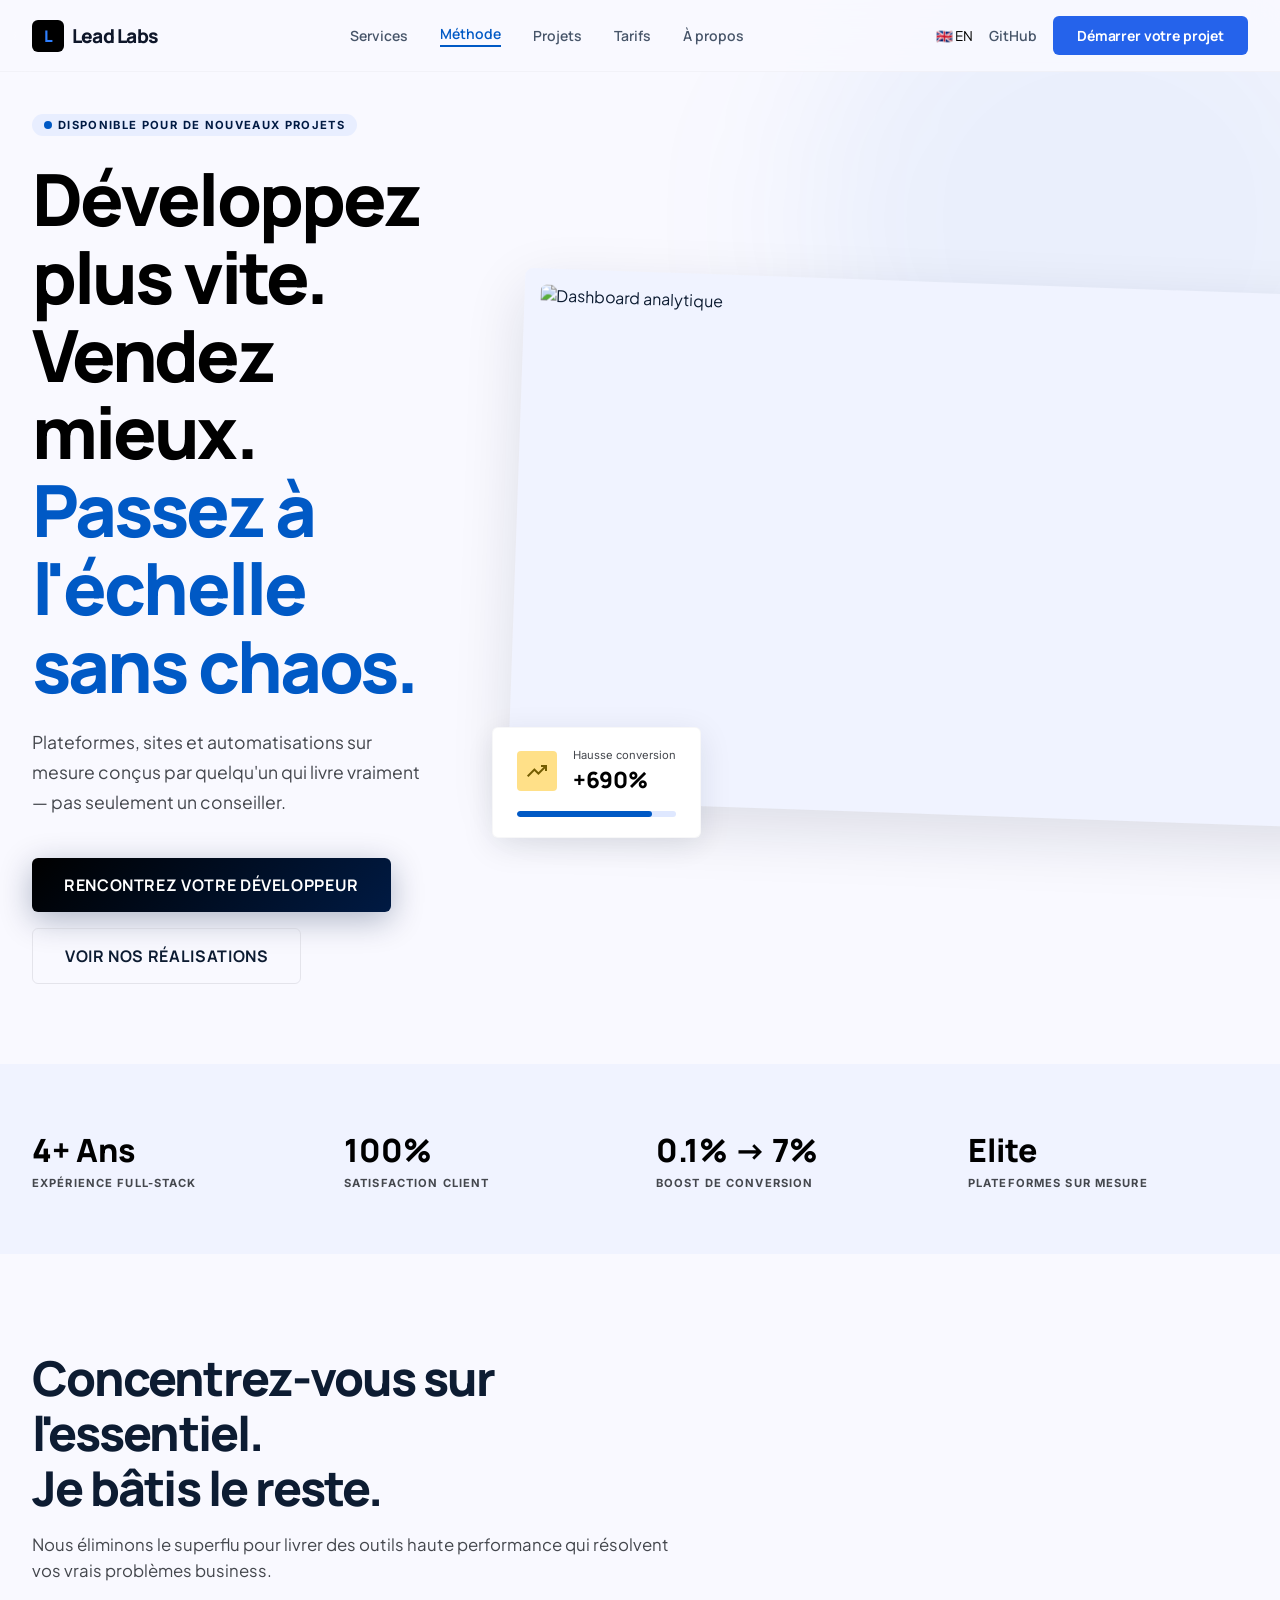
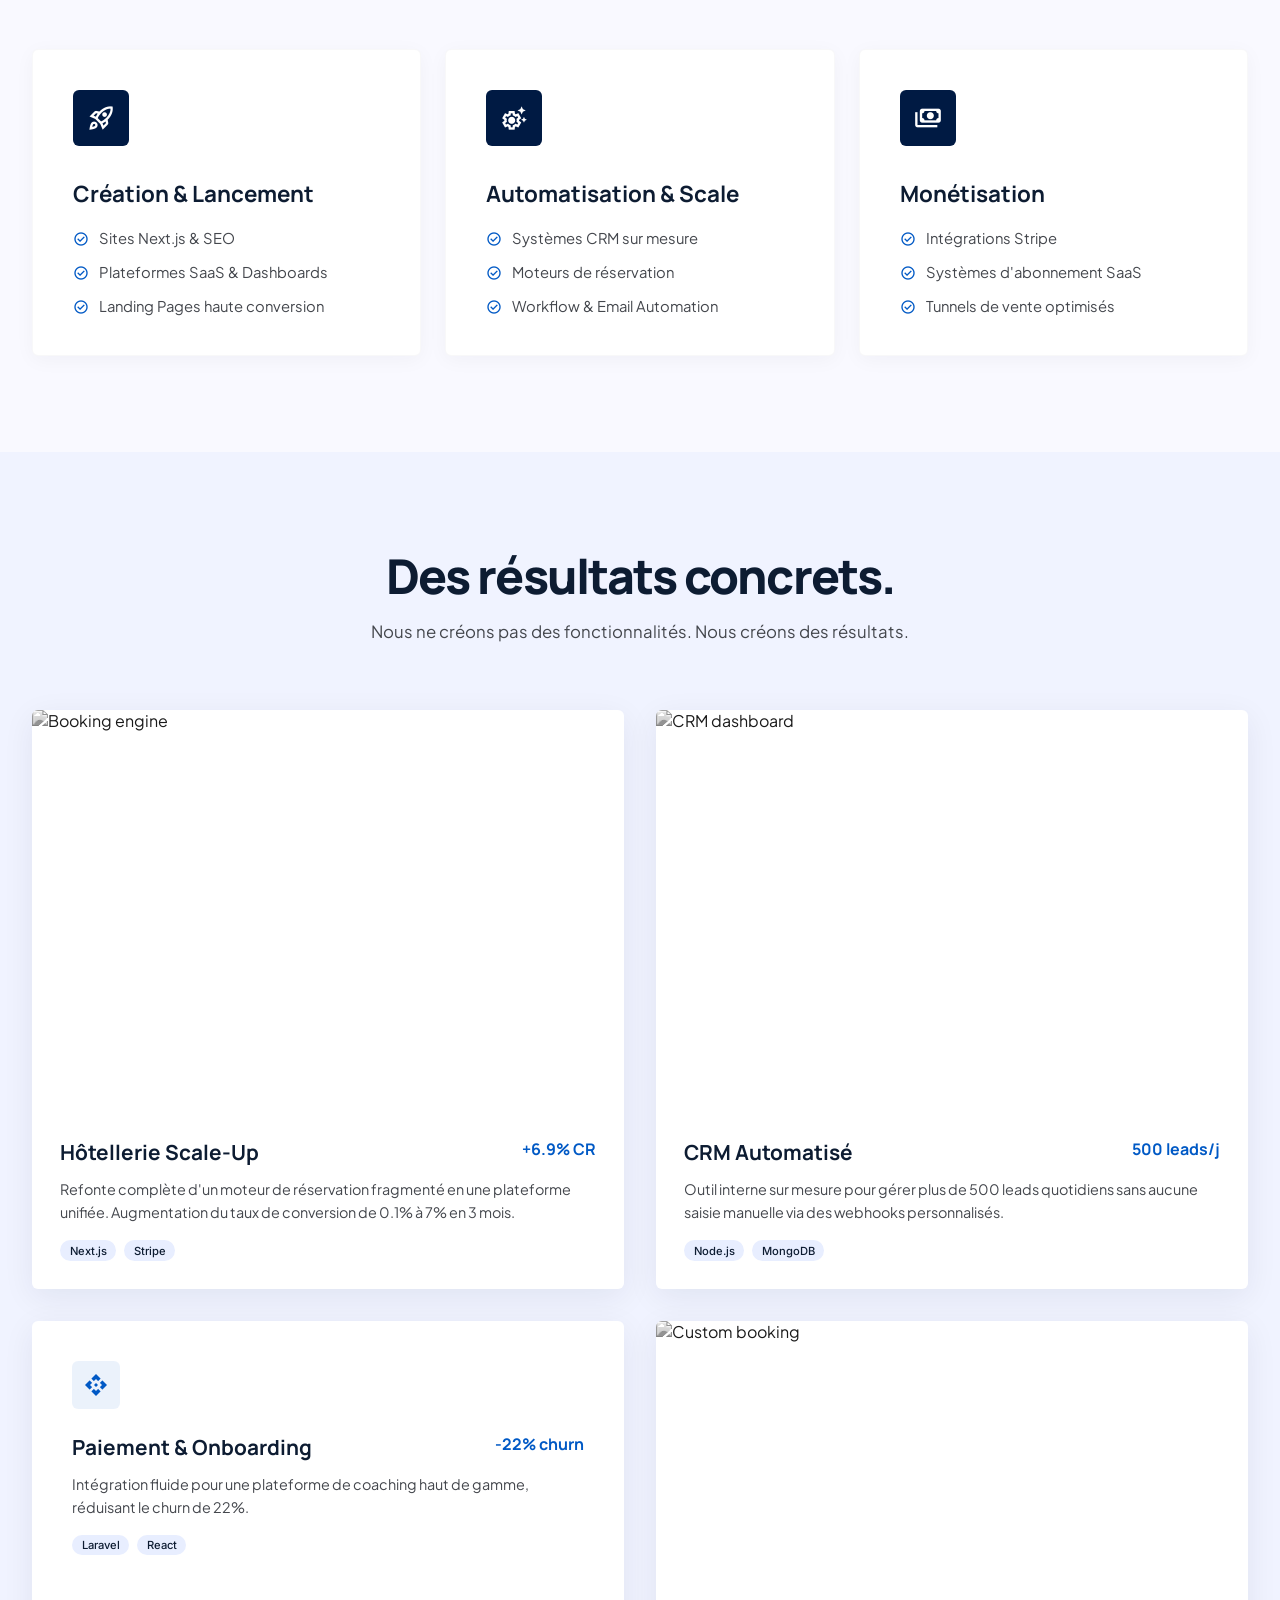
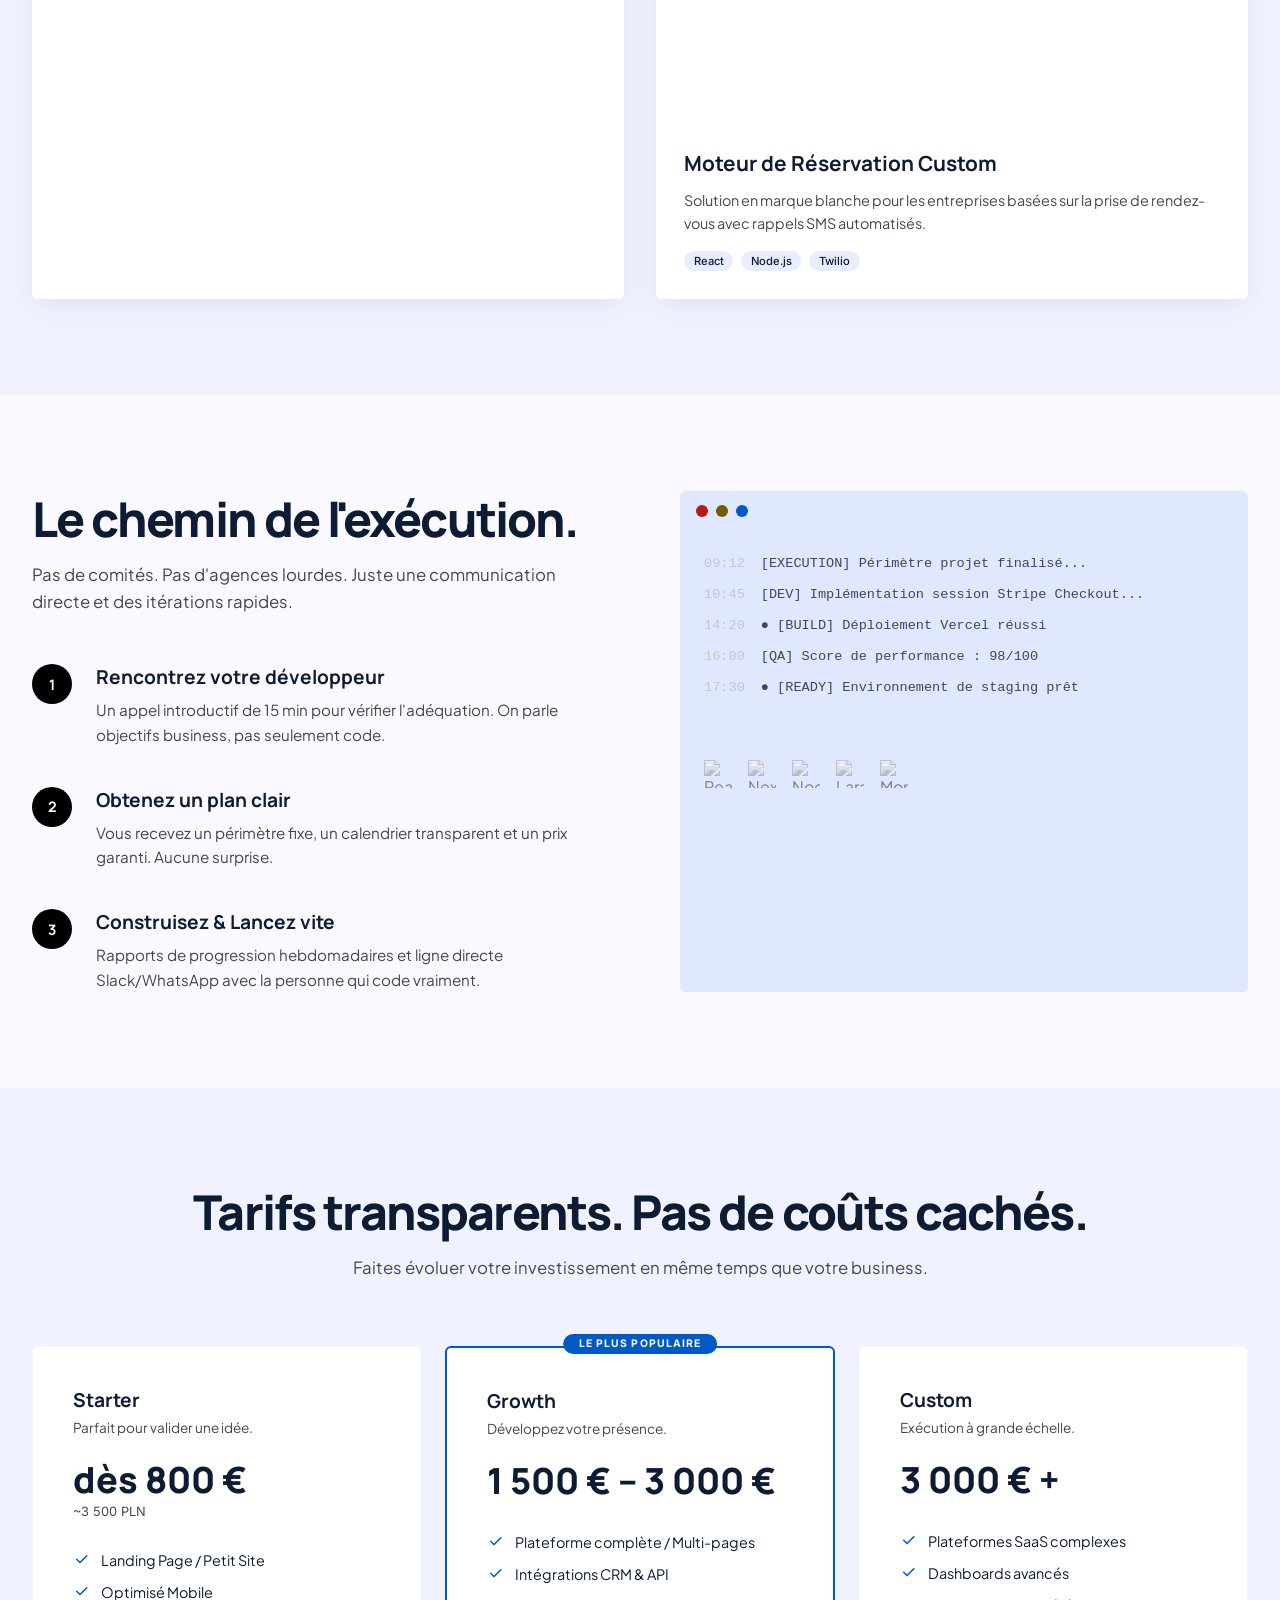
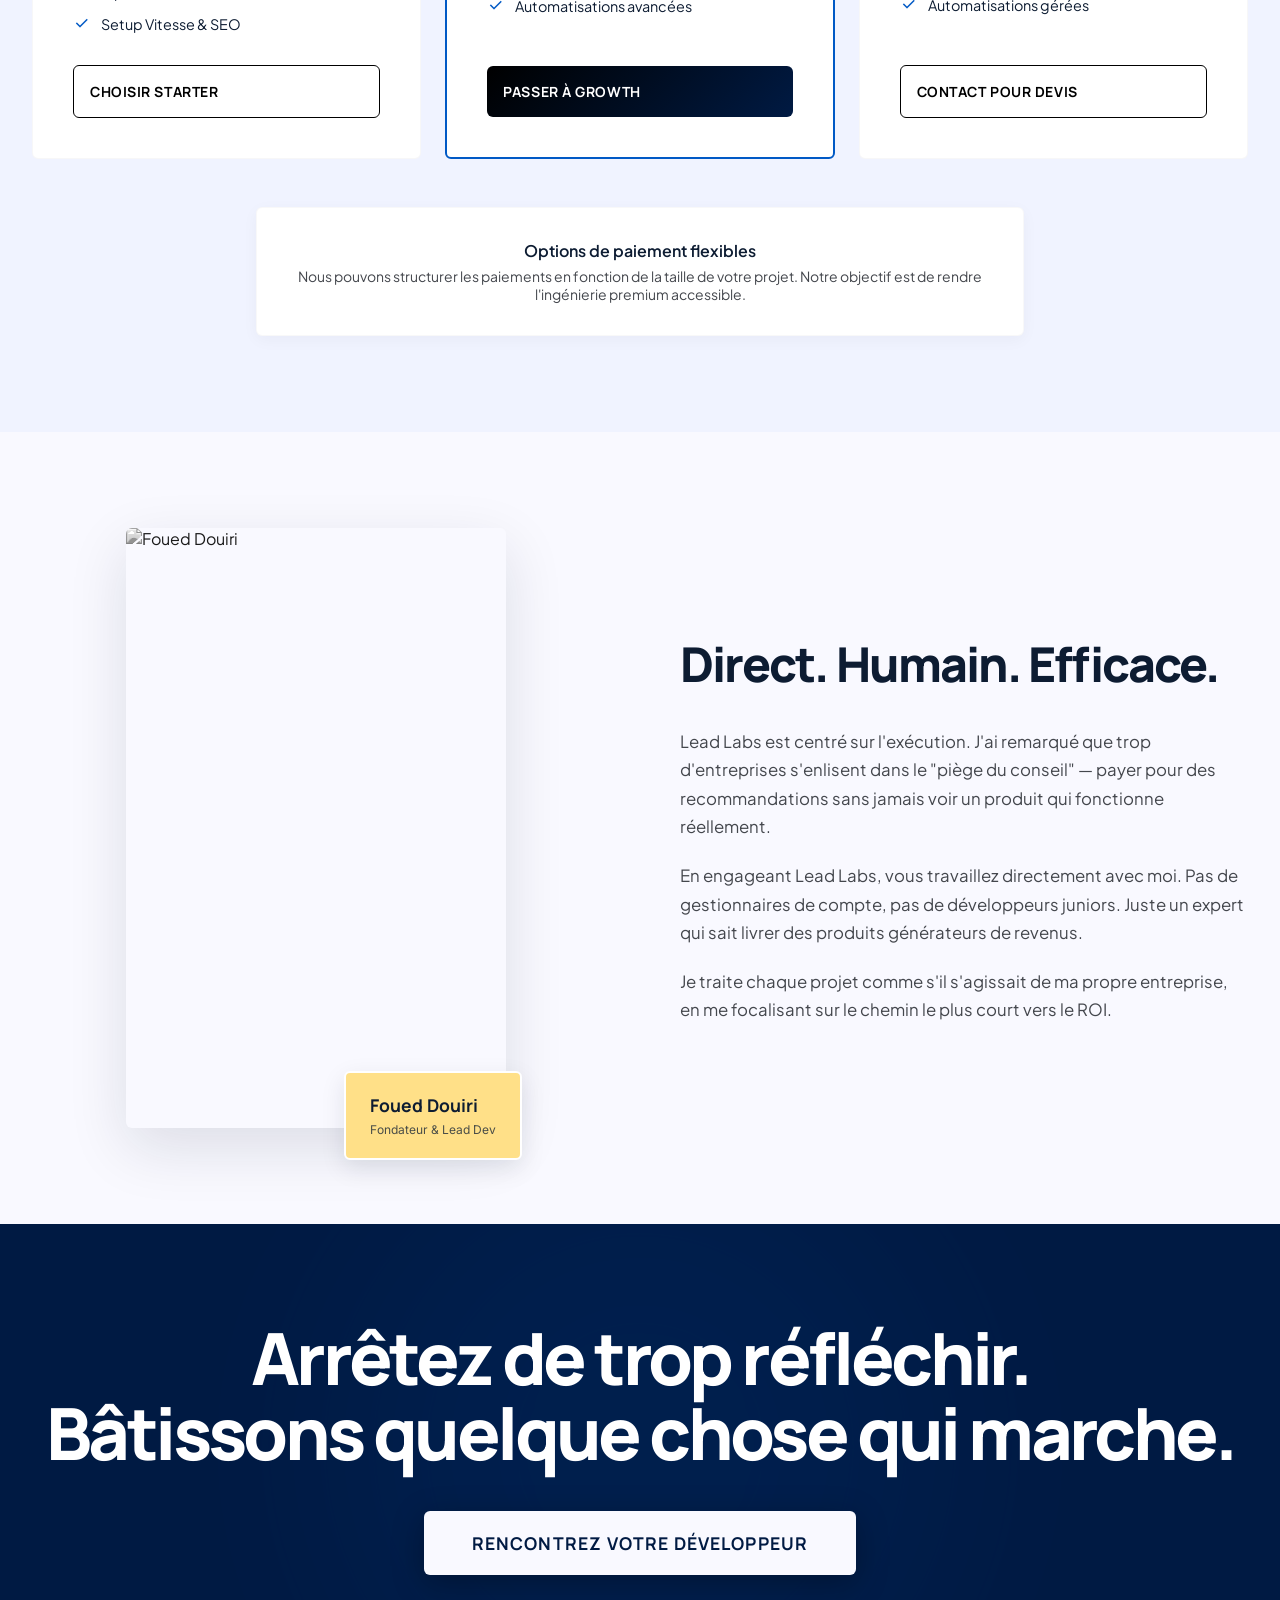
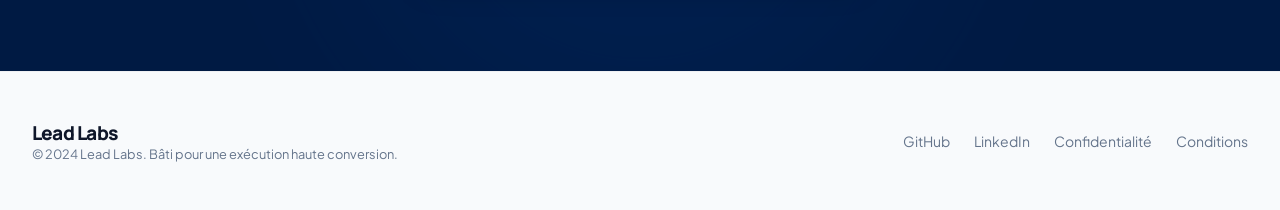
==== index.html @ d3262596 "first commit" ====
<!DOCTYPE html>
<html lang="fr" class="scroll-smooth">
<head>
  <meta charset="UTF-8" />
  <meta name="viewport" content="width=device-width, initial-scale=1.0" />
  <title>Lead Labs | Développez plus vite. Vendez mieux.</title>
  <meta name="description" content="Lead Labs — Plateformes, sites et automatisations sur mesure conçus pour la performance." />
  <meta name="author" content="Foued Douiri — Lead Labs" />
  <link rel="canonical" href="https://leadlabs.dev/" />
  <link rel="icon" href="data:image/svg+xml,<svg xmlns='http://www.w3.org/2000/svg' viewBox='0 0 32 32'><rect width='32' height='32' rx='6' fill='%23000'/><text x='6' y='24' font-size='20' fill='%232e7fff' font-family='sans-serif' font-weight='900'>L</text></svg>" />
  <link rel="stylesheet" href="css/styles.css" />
  <link href="https://fonts.googleapis.com/css2?family=Manrope:wght@400;700;800;900&family=Plus+Jakarta+Sans:wght@400;500;600&family=Inter:wght@400;500;600&family=Material+Symbols+Outlined:wght,FILL@100..700,0..1&display=swap" rel="stylesheet" />
</head>
<body>

<nav class="nav" id="nav">
  <div class="container">
    <div class="nav__inner">
      <a href="index.html" class="nav__logo">
        <div class="nav__logo-icon"><span>L</span></div>
        <span data-i18n="logo">Lead Labs</span>
      </a>
      <div class="nav__links">
        <a href="services.html" data-i18n="nav-services">Services</a>
        <a href="index.html#how-it-works" data-i18n="nav-method">Méthode</a>
        <a href="portfolio.html" data-i18n="nav-projects">Projets</a>
        <a href="pricing.html" data-i18n="nav-pricing">Tarifs</a>
        <a href="about.html" data-i18n="nav-about">À propos</a>
      </div>
      <div class="nav__actions">
        <button id="langToggle" class="lang-toggle">🇬🇧 EN</button>
        <a class="nav__github" href="https://github.com/FouedDouiri" target="_blank">GitHub</a>
        <a href="contact.html" class="btn-primary" data-i18n="start-project">Démarrer un projet</a>
        <button class="nav__hamburger" id="hamburger"><span></span><span></span><span></span></button>
      </div>
    </div>
  </div>
</nav>

<div class="nav__mobile" id="mobileMenu">
  <a href="services.html" data-i18n="nav-services">Services</a>
  <a href="portfolio.html" data-i18n="nav-projects">Projets</a>
  <a href="pricing.html" data-i18n="nav-pricing">Tarifs</a>
  <a href="about.html" data-i18n="nav-about">À propos</a>
  <a href="contact.html" class="btn-primary" data-i18n="start-project">Démarrer un projet</a>
</div>

<main>
  <!-- Hero Section -->
  <section class="hero">
    <div class="container">
      <div class="hero__grid">
        <div>
          <div class="hero__eyebrow animate-fade-up">
            <span class="tag-chip"><span class="dot"></span><span data-i18n="available-projects">Disponible pour de nouveaux projets</span></span>
          </div>
          <h1 class="hero__title animate-fade-up delay-1">
            <span data-i18n="hero-line1">Développez plus vite.</span><br>
            <span data-i18n="hero-line2">Vendez mieux.</span><br>
            <span class="accent" data-i18n="hero-line3">Passez à l'échelle sans chaos.</span>
          </h1>
          <p class="hero__body animate-fade-up delay-2" data-i18n="hero-desc">Plateformes, sites et automatisations sur mesure conçus par quelqu'un qui livre vraiment — pas seulement un conseiller.</p>
          <div class="hero__cta animate-fade-up delay-3">
            <a href="contact.html" class="btn-hero btn-hero--dark" data-i18n="meet-dev">Rencontrez votre développeur <span class="material-symbols-outlined">arrow_forward</span></a>
            <a href="portfolio.html" class="btn-hero btn-hero--outline" data-i18n="see-work">Voir nos réalisations</a>
          </div>
        </div>
        <div class="hero__visual animate-fade-up delay-4">
          <div class="hero__card">
            <img src="https://images.unsplash.com/photo-1551288049-bebda4e38f71?w=800&q=80" alt="Dashboard analytique" width="800" height="500" loading="eager" />
          </div>
          <div class="hero__stat">
            <div class="hero__stat-row">
              <div class="hero__stat-icon"><span class="material-symbols-outlined">trending_up</span></div>
              <div><p class="hero__stat-label" data-i18n="conversion-label">Hausse conversion</p><p class="hero__stat-value">+690%</p></div>
            </div>
            <div class="hero__stat-bar"><div class="hero__stat-fill"></div></div>
          </div>
        </div>
      </div>
    </div>
  </section>

  <!-- Credibility Strip -->
  <section class="strip">
    <div class="container">
      <div class="strip__grid">
        <div class="strip__item"><p class="strip__num">4+ Ans</p><p class="strip__desc" data-i18n="exp-fullstack">Expérience Full-Stack</p></div>
        <div class="strip__item"><p class="strip__num">100%</p><p class="strip__desc" data-i18n="client-satisfaction">Satisfaction Client</p></div>
        <div class="strip__item"><p class="strip__num">0.1% → 7%</p><p class="strip__desc" data-i18n="conversion-boost">Boost de Conversion</p></div>
        <div class="strip__item"><p class="strip__num">Elite</p><p class="strip__desc" data-i18n="custom-platforms">Plateformes sur mesure</p></div>
      </div>
    </div>
  </section>

  <!-- Services Preview -->
  <section class="services">
    <div class="container">
      <div class="section-header reveal">
        <h2 data-i18n="services-title">Concentrez-vous sur l'essentiel.<br>Je bâtis le reste.</h2>
        <p data-i18n="services-desc">Nous éliminons le superflu pour livrer des outils haute performance qui résolvent vos vrais problèmes business.</p>
      </div>
      <div class="services__grid">
        <article class="service-card">
          <div class="service-card__icon"><span class="material-symbols-outlined">rocket_launch</span></div>
          <h3 data-i18n="service1-title">Création & Lancement</h3>
          <ul><li><span class="material-symbols-outlined">check_circle</span> <span data-i18n="service1-item1">Sites Next.js & SEO</span></li>
          <li><span class="material-symbols-outlined">check_circle</span> <span data-i18n="service1-item2">Plateformes SaaS & Dashboards</span></li>
          <li><span class="material-symbols-outlined">check_circle</span> <span data-i18n="service1-item3">Landing Pages haute conversion</span></li></ul>
        </article>
        <article class="service-card">
          <div class="service-card__icon"><span class="material-symbols-outlined">settings_suggest</span></div>
          <h3 data-i18n="service2-title">Automatisation & Scale</h3>
          <ul><li><span class="material-symbols-outlined">check_circle</span> <span data-i18n="service2-item1">Systèmes CRM sur mesure</span></li>
          <li><span class="material-symbols-outlined">check_circle</span> <span data-i18n="service2-item2">Moteurs de réservation</span></li>
          <li><span class="material-symbols-outlined">check_circle</span> <span data-i18n="service2-item3">Workflow & Email Automation</span></li></ul>
        </article>
        <article class="service-card">
          <div class="service-card__icon"><span class="material-symbols-outlined">payments</span></div>
          <h3 data-i18n="service3-title">Monétisation</h3>
          <ul><li><span class="material-symbols-outlined">check_circle</span> <span data-i18n="service3-item1">Intégrations Stripe</span></li>
          <li><span class="material-symbols-outlined">check_circle</span> <span data-i18n="service3-item2">Systèmes d'abonnement SaaS</span></li>
          <li><span class="material-symbols-outlined">check_circle</span> <span data-i18n="service3-item3">Tunnels de vente optimisés</span></li></ul>
        </article>
      </div>
    </div>
  </section>

  <!-- Featured Work -->
  <section class="work">
    <div class="container">
      <div class="section-header reveal">
        <h2 data-i18n="work-title">Des résultats concrets.</h2>
        <p data-i18n="work-desc">Nous ne créons pas des fonctionnalités. Nous créons des résultats.</p>
      </div>
      <div class="work__grid">
        <article class="project-card reveal">
          <div class="overflow-wrap"><img src="https://images.unsplash.com/photo-1566073771259-6a8506099945?w=700&q=70" alt="Booking engine" width="700" height="400" loading="lazy" /></div>
          <div class="project-card__body">
            <div class="project-card__header"><h3 data-i18n="project1-title">Hôtellerie Scale-Up</h3><span class="project-card__metric">+6.9% CR</span></div>
            <p data-i18n="project1-desc">Refonte complète d'un moteur de réservation fragmenté en une plateforme unifiée. Augmentation du taux de conversion de 0.1% à 7% en 3 mois.</p>
            <div class="project-card__tags"><span class="project-card__tag">Next.js</span><span class="project-card__tag">Stripe</span></div>
          </div>
        </article>
        <article class="project-card reveal">
          <div class="overflow-wrap"><img src="https://images.unsplash.com/photo-1551434678-e076c223a692?w=700&q=70" alt="CRM dashboard" width="700" height="400" loading="lazy" /></div>
          <div class="project-card__body">
            <div class="project-card__header"><h3 data-i18n="project2-title">CRM Automatisé</h3><span class="project-card__metric">500 leads/j</span></div>
            <p data-i18n="project2-desc">Outil interne sur mesure pour gérer plus de 500 leads quotidiens sans aucune saisie manuelle via des webhooks personnalisés.</p>
            <div class="project-card__tags"><span class="project-card__tag">Node.js</span><span class="project-card__tag">MongoDB</span></div>
          </div>
        </article>
        <article class="project-card reveal">
          <div class="project-card__body" style="padding:2.5rem">
            <div style="background:rgba(0,89,197,.08);width:48px;height:48px;border-radius:.375rem;display:flex;align-items:center;justify-content:center;margin-bottom:1.5rem"><span class="material-symbols-outlined" style="color:var(--color-surface-tint)">api</span></div>
            <div class="project-card__header"><h3 data-i18n="project3-title">Paiement & Onboarding</h3><span class="project-card__metric">-22% churn</span></div>
            <p data-i18n="project3-desc">Intégration fluide pour une plateforme de coaching haut de gamme, réduisant le churn de 22%.</p>
            <div class="project-card__tags"><span class="project-card__tag">Laravel</span><span class="project-card__tag">React</span></div>
          </div>
        </article>
        <article class="project-card reveal">
          <div class="overflow-wrap"><img src="https://images.unsplash.com/photo-1461749280684-dccba630e2f6?w=700&q=70" alt="Custom booking" width="700" height="400" loading="lazy" /></div>
          <div class="project-card__body">
            <div class="project-card__header"><h3 data-i18n="project4-title">Moteur de Réservation Custom</h3></div>
            <p data-i18n="project4-desc">Solution en marque blanche pour les entreprises basées sur la prise de rendez-vous avec rappels SMS automatisés.</p>
            <div class="project-card__tags"><span class="project-card__tag">React</span><span class="project-card__tag">Node.js</span><span class="project-card__tag">Twilio</span></div>
          </div>
        </article>
      </div>
    </div>
  </section>

  <!-- How It Works -->
  <section class="process" id="how-it-works">
    <div class="container">
      <div class="process__grid">
        <div>
          <h2 class="reveal" data-i18n="process-title">Le chemin de l'exécution.</h2>
          <p class="process__intro reveal" data-i18n="process-desc">Pas de comités. Pas d'agences lourdes. Juste une communication directe et des itérations rapides.</p>
          <div class="process__steps">
            <div class="step reveal"><div class="step__num">1</div><div class="step__content"><h4 data-i18n="step1-title">Rencontrez votre développeur</h4><p data-i18n="step1-desc">Un appel introductif de 15 min pour vérifier l'adéquation. On parle objectifs business, pas seulement code.</p></div></div>
            <div class="step reveal"><div class="step__num">2</div><div class="step__content"><h4 data-i18n="step2-title">Obtenez un plan clair</h4><p data-i18n="step2-desc">Vous recevez un périmètre fixe, un calendrier transparent et un prix garanti. Aucune surprise.</p></div></div>
            <div class="step reveal"><div class="step__num">3</div><div class="step__content"><h4 data-i18n="step3-title">Construisez & Lancez vite</h4><p data-i18n="step3-desc">Rapports de progression hebdomadaires et ligne directe Slack/WhatsApp avec la personne qui code vraiment.</p></div></div>
          </div>
        </div>
        <div class="terminal reveal">
          <div class="terminal__bar"><span class="terminal__dot terminal__dot--red"></span><span class="terminal__dot terminal__dot--yellow"></span><span class="terminal__dot terminal__dot--green"></span></div>
          <div class="terminal__body">
            <div class="terminal__line"><span class="terminal__time">09:12</span><span>[EXECUTION] Périmètre projet finalisé...</span></div>
            <div class="terminal__line"><span class="terminal__time">10:45</span><span>[DEV] Implémentation session Stripe Checkout...</span></div>
            <div class="terminal__line terminal__line--blue"><span class="terminal__time">14:20</span><span>● [BUILD] Déploiement Vercel réussi</span></div>
            <div class="terminal__line"><span class="terminal__time">16:00</span><span>[QA] Score de performance : 98/100</span></div>
            <div class="terminal__line terminal__line--gold"><span class="terminal__time">17:30</span><span>● [READY] Environnement de staging prêt</span></div>
          </div>
          <div class="terminal__tech-logos">
            <img src="https://cdn.jsdelivr.net/gh/devicons/devicon/icons/react/react-original.svg" alt="React" width="28" height="28" loading="lazy"/>
            <img src="https://cdn.jsdelivr.net/gh/devicons/devicon/icons/nextjs/nextjs-original.svg" alt="Next.js" width="28" height="28" loading="lazy"/>
            <img src="https://cdn.jsdelivr.net/gh/devicons/devicon/icons/nodejs/nodejs-original.svg" alt="Node.js" width="28" height="28" loading="lazy"/>
            <img src="https://cdn.jsdelivr.net/gh/devicons/devicon/icons/laravel/laravel-plain.svg" alt="Laravel" width="28" height="28" loading="lazy"/>
            <img src="https://cdn.jsdelivr.net/gh/devicons/devicon/icons/mongodb/mongodb-original.svg" alt="MongoDB" width="28" height="28" loading="lazy"/>
          </div>
        </div>
      </div>
    </div>
  </section>

  <!-- Pricing Preview -->
  <section class="pricing">
    <div class="container">
      <div class="section-header reveal" style="text-align:center;max-width:100%">
        <h2 data-i18n="pricing-title">Tarifs transparents. Pas de coûts cachés.</h2>
        <p data-i18n="pricing-desc">Faites évoluer votre investissement en même temps que votre business.</p>
      </div>
      <div class="pricing__grid">
        <div class="pricing-card reveal">
          <p class="pricing-card__name" data-i18n="starter-name">Starter</p>
          <p class="pricing-card__sub" data-i18n="starter-sub">Parfait pour valider une idée.</p>
          <div class="pricing-card__price"><p class="pricing-card__amount">dès 800 €</p><p class="pricing-card__currency">~3 500 PLN</p></div>
          <ul><li><span class="material-symbols-outlined">check</span> <span data-i18n="starter-feat1">Landing Page / Petit Site</span></li>
          <li><span class="material-symbols-outlined">check</span> <span data-i18n="starter-feat2">Optimisé Mobile</span></li>
          <li><span class="material-symbols-outlined">check</span> <span data-i18n="starter-feat3">Setup Vitesse & SEO</span></li></ul>
          <a href="contact.html" class="btn-pricing btn-pricing--outline" data-i18n="choose-starter">Choisir Starter</a>
        </div>
        <div class="pricing-card pricing-card--featured reveal">
          <div class="pricing-card__badge" data-i18n="most-popular">Le plus populaire</div>
          <p class="pricing-card__name" data-i18n="growth-name">Growth</p>
          <p class="pricing-card__sub" data-i18n="growth-sub">Développez votre présence.</p>
          <div class="pricing-card__price"><p class="pricing-card__amount">1 500 € – 3 000 €</p></div>
          <ul><li><span class="material-symbols-outlined">check</span> <span data-i18n="growth-feat1">Plateforme complète / Multi-pages</span></li>
          <li><span class="material-symbols-outlined">check</span> <span data-i18n="growth-feat2">Intégrations CRM & API</span></li>
          <li><span class="material-symbols-outlined">check</span> <span data-i18n="growth-feat3">Automatisations avancées</span></li></ul>
          <a href="contact.html" class="btn-pricing btn-pricing--dark" data-i18n="choose-growth">Passer à Growth</a>
        </div>
        <div class="pricing-card reveal">
          <p class="pricing-card__name" data-i18n="custom-name">Custom</p>
          <p class="pricing-card__sub" data-i18n="custom-sub">Exécution à grande échelle.</p>
          <div class="pricing-card__price"><p class="pricing-card__amount">3 000 € +</p></div>
          <ul><li><span class="material-symbols-outlined">check</span> <span data-i18n="custom-feat1">Plateformes SaaS complexes</span></li>
          <li><span class="material-symbols-outlined">check</span> <span data-i18n="custom-feat2">Dashboards avancés</span></li>
          <li><span class="material-symbols-outlined">check</span> <span data-i18n="custom-feat3">Automatisations gérées</span></li></ul>
          <a href="contact.html" class="btn-pricing btn-pricing--outline" data-i18n="contact-quote">Contact pour devis</a>
        </div>
      </div>
      <div class="pricing__note reveal">
        <p data-i18n="flexible-payments-title">Options de paiement flexibles disponibles</p>
        <p data-i18n="flexible-payments-desc">50% à la commande / 50% à la livraison, ou paiement mensuel.</p>
      </div>
    </div>
  </section>

  <!-- About Preview -->
  <section class="about">
    <div class="container">
      <div class="about__grid">
        <div class="about__portrait-wrap reveal">
          <div class="about__portrait"><img src="https://images.unsplash.com/photo-1507003211169-0a1dd7228f2d?w=600&q=70" alt="Foued Douiri" width="600" height="600" loading="lazy" /></div>
          <div class="about__name-tag"><strong>Foued Douiri</strong><span data-i18n="founder-title">Fondateur & Lead Dev</span></div>
        </div>
        <div class="reveal">
          <h2 data-i18n="about-title">Direct. Humain. Efficace.</h2>
          <div class="about__text"><p data-i18n="about-desc1">Lead Labs est centré sur l'exécution. J'ai remarqué que trop d'entreprises s'enlisent dans le "piège du conseil" — payer pour des recommandations sans jamais voir un produit qui fonctionne réellement.</p>
          <p data-i18n="about-desc2">En engageant Lead Labs, vous travaillez directement avec moi. Pas de gestionnaires de compte, pas de développeurs juniors. Juste un expert qui sait livrer des produits générateurs de revenus.</p>
          <p data-i18n="about-desc3">Je traite chaque projet comme s'il s'agissait de ma propre entreprise, en me focalisant sur le chemin le plus court vers le ROI.</p></div>
        </div>
      </div>
    </div>
  </section>

  <!-- Final CTA -->
  <section class="final-cta">
    <div class="container">
      <h2 data-i18n="cta-title">Arrêtez de trop réfléchir.<br>Bâtissons quelque chose qui marche.</h2>
      <a href="contact.html" class="btn-cta" data-i18n="meet-dev-cta">Rencontrez votre développeur</a>
    </div>
  </section>
</main>

<footer>
  <div class="container">
    <div class="footer__inner">
      <div><p class="footer__brand">Lead Labs</p><p class="footer__tagline" data-i18n="footer-tagline">© 2024 Lead Labs. Bâti pour une exécution haute conversion.</p></div>
      <nav class="footer__links"><a href="https://github.com/FouedDouiri" target="_blank">GitHub</a><a href="#" data-i18n="linkedin">LinkedIn</a><a href="#" data-i18n="privacy">Confidentialité</a><a href="#" data-i18n="terms">Conditions</a></nav>
    </div>
  </div>
</footer>

<script src="js/main.js"></script>
</body>
</html>
---- css/styles.css ----
/* ── CSS Custom Properties ─────────────────────── */
:root {
  --color-primary:            #000000;
  --color-primary-container:  #001a43;
  --color-on-primary:         #ffffff;
  --color-on-primary-fixed:   #001a43;
  --color-surface-tint:       #0059c5;
  --color-on-primary-container: #2e7fff;
  --color-surface:            #f9f9ff;
  --color-surface-container:  #e8eeff;
  --color-surface-container-low:  #f0f3ff;
  --color-surface-container-high: #dfe8ff;
  --color-surface-container-lowest: #ffffff;
  --color-surface-container-highest: #d6e3ff;
  --color-on-surface:         #0d1c32;
  --color-on-surface-variant: #44474d;
  --color-secondary:          #515f78;
  --color-outline:            #75777e;
  --color-outline-variant:    #c5c6cd;
  --color-tertiary:           #735c00;
  --color-tertiary-fixed:     #ffe088;
  --color-tertiary-fixed-dim: #e9c349;
  --color-on-tertiary:        #ffffff;
  --color-on-tertiary-fixed:  #241a00;
  --color-inverse-surface:    #233148;
  --color-inverse-on-surface: #ecf0ff;
  --color-error:              #ba1a1a;

  --font-headline: 'Manrope', sans-serif;
  --font-body:     'Plus Jakarta Sans', sans-serif;
  --font-label:    'Inter', sans-serif;
}

/* ── Reset & Base ──────────────────────────────── */
*, *::before, *::after { box-sizing: border-box; margin: 0; padding: 0; }
html { font-size: 16px; }
body {
  font-family: var(--font-body);
  background-color: var(--color-surface);
  color: var(--color-on-surface);
  -webkit-font-smoothing: antialiased;
  -moz-osx-font-smoothing: grayscale;
}
body.nav-open { overflow: hidden; }
::selection { background: #d8e2ff; color: #001a43; }
img { display: block; max-width: 100%; }
a { color: inherit; text-decoration: none; }
ul { list-style: none; }
button { cursor: pointer; border: none; background: none; font-family: inherit; }

/* ── Material Symbols ──────────────────────────── */
.material-symbols-outlined {
  font-variation-settings: 'FILL' 0, 'wght' 400, 'GRAD' 0, 'opsz' 24;
  display: inline-block;
  vertical-align: middle;
  line-height: 1;
}

/* ── Utility ───────────────────────────────────── */
.container {
  max-width: 1280px;
  margin-inline: auto;
  padding-inline: 1.5rem;
}
.visually-hidden {
  position: absolute;
  width: 1px; height: 1px;
  overflow: hidden;
  clip: rect(0,0,0,0);
  white-space: nowrap;
}

/* ── Shared Helpers ───────────────────────────── */
.ambient-shadow { box-shadow: 0 20px 40px rgba(13,28,50,.06); }
.monolith-gradient { background: linear-gradient(135deg, #000 0%, #001a43 100%); }
.tag-chip {
  display: inline-flex;
  align-items: center;
  gap: .375rem;
  padding: .25rem .75rem;
  border-radius: 999px;
  background: var(--color-surface-container);
  color: var(--color-on-primary-fixed);
  font-family: var(--font-label);
  font-size: .7rem;
  font-weight: 700;
  letter-spacing: .12em;
  text-transform: uppercase;
}
.tag-chip .dot {
  display: inline-block;
  width: .5rem; height: .5rem;
  border-radius: 50%;
  background: var(--color-surface-tint);
  animation: pulse 2s infinite;
}
@keyframes pulse {
  0%,100% { opacity: 1; transform: scale(1); }
  50%      { opacity: .5; transform: scale(.85); }
}

.pill {
  display: inline-flex; align-items: center; gap: .375rem;
  padding: .25rem .75rem;
  border-radius: 999px;
  background: var(--color-surface-container);
  border: 1px solid rgba(197,198,205,.1);
  font-family: var(--font-label);
  font-size: .7rem;
  font-weight: 600;
  letter-spacing: -.01em;
}

/* ── Navigation ───────────────────────────────── */
.nav {
  position: fixed;
  top: 0;
  width: 100%;
  z-index: 100;
  background: rgba(249,249,255,.82);
  backdrop-filter: blur(20px);
  -webkit-backdrop-filter: blur(20px);
  border-bottom: 1px solid rgba(197,198,205,.15);
  transition: box-shadow .3s;
}
.nav.scrolled { box-shadow: 0 4px 24px rgba(13,28,50,.07); }
.nav__inner {
  display: flex;
  align-items: center;
  justify-content: space-between;
  padding-block: 1rem;
}
.nav__logo {
  display: flex;
  align-items: center;
  gap: .5rem;
  font-family: var(--font-headline);
  font-size: 1.2rem;
  font-weight: 900;
  letter-spacing: -.04em;
  color: #0f172a;
}
.nav__logo-icon {
  width: 32px; height: 32px;
  border-radius: 6px;
  background: var(--color-primary);
  display: flex; align-items: center; justify-content: center;
  flex-shrink: 0;
}
.nav__logo-icon span { color: var(--color-on-primary-container); font-weight: 900; font-family: var(--font-headline); font-size: 1rem; }
.nav__links {
  display: none;
  gap: 2rem;
  align-items: center;
}
.nav__links a {
  font-family: var(--font-headline);
  font-weight: 600;
  font-size: .875rem;
  color: #475569;
  transition: color .2s;
}
.nav__links a:hover { color: var(--color-surface-tint); }
.nav__links a.active {
  color: var(--color-surface-tint);
  border-bottom: 2px solid var(--color-surface-tint);
  padding-bottom: 2px;
}
.nav__actions { display: flex; align-items: center; gap: 1rem; }
.nav__github {
  font-family: var(--font-headline);
  font-size: .875rem;
  font-weight: 600;
  color: #475569;
  transition: color .2s;
  display: none;
}
.nav__github:hover { color: var(--color-surface-tint); }
.btn-primary {
  display: inline-flex;
  align-items: center;
  justify-content: center;
  gap: .375rem;
  padding: .625rem 1.5rem;
  border-radius: .375rem;
  background: #2563eb;
  color: #fff;
  font-family: var(--font-headline);
  font-weight: 700;
  font-size: .875rem;
  letter-spacing: -.01em;
  transition: transform .15s, opacity .15s;
  white-space: nowrap;
}
.btn-primary:hover { opacity: .9; }
.btn-primary:active { transform: scale(.95); }

.nav__hamburger {
  display: flex;
  flex-direction: column;
  gap: 5px;
  width: 24px;
  padding: 4px;
}
.nav__hamburger span {
  display: block;
  height: 2px;
  border-radius: 2px;
  background: var(--color-primary);
  transition: transform .3s, opacity .3s;
  transform-origin: center;
}
.nav__hamburger.open span:nth-child(1) { transform: translateY(7px) rotate(45deg); }
.nav__hamburger.open span:nth-child(2) { opacity: 0; }
.nav__hamburger.open span:nth-child(3) { transform: translateY(-7px) rotate(-45deg); }

/* Mobile Menu */
.nav__mobile {
  display: none;
  position: fixed;
  inset: 0;
  top: 64px;
  background: rgba(249,249,255,.97);
  backdrop-filter: blur(24px);
  z-index: 99;
  flex-direction: column;
  align-items: center;
  justify-content: center;
  gap: 2.5rem;
}
.nav__mobile.open { display: flex; }
.nav__mobile a {
  font-family: var(--font-headline);
  font-size: 1.75rem;
  font-weight: 800;
  color: var(--color-primary);
  letter-spacing: -.04em;
  transition: color .2s;
}
.nav__mobile a:hover { color: var(--color-surface-tint); }

/* ── Page Sections Shared ─────────────────────── */
/* No more .page classes because we use separate files */
main { display: block; }

/* ── HERO ─────────────────────────────────────── */
.hero {
  padding-top: 7rem;
  padding-bottom: 5rem;
  overflow: hidden;
  position: relative;
}
.hero::before {
  content: '';
  position: absolute;
  top: -80px; right: -120px;
  width: 600px; height: 600px;
  border-radius: 50%;
  background: rgba(0,89,197,.06);
  filter: blur(80px);
  pointer-events: none;
}
.hero__grid {
  display: grid;
  gap: 4rem;
  align-items: center;
}
.hero__eyebrow { margin-bottom: 1.5rem; }
.hero__title {
  font-family: var(--font-headline);
  font-size: clamp(2.6rem, 6vw, 4.5rem);
  font-weight: 800;
  line-height: 1.08;
  letter-spacing: -.04em;
  color: var(--color-primary);
  margin-bottom: 1.5rem;
}
.hero__title .accent { color: var(--color-surface-tint); }
.hero__body {
  font-size: 1.1rem;
  color: var(--color-on-surface-variant);
  max-width: 38rem;
  line-height: 1.7;
  margin-bottom: 2.5rem;
}
.hero__cta { display: flex; flex-wrap: wrap; gap: 1rem; }
.btn-hero {
  display: inline-flex;
  align-items: center;
  gap: .5rem;
  padding: 1rem 2rem;
  border-radius: .375rem;
  font-family: var(--font-headline);
  font-weight: 700;
  font-size: 1rem;
  letter-spacing: .04em;
  text-transform: uppercase;
  transition: transform .2s, box-shadow .2s;
}
.btn-hero:active { transform: scale(.95); }
.btn-hero--dark {
  background: linear-gradient(135deg, #000 0%, #001a43 100%);
  color: #fff;
  box-shadow: 0 8px 32px rgba(0,26,67,.3);
}
.btn-hero--dark:hover { box-shadow: 0 12px 40px rgba(0,26,67,.4); }
.btn-hero--outline {
  background: transparent;
  color: var(--color-on-surface);
  border: 1.5px solid rgba(197,198,205,.4);
}
.btn-hero--outline:hover { background: var(--color-surface-container-low); }

/* Hero Visual */
.hero__visual { position: relative; }
.hero__card {
  background: var(--color-surface-container-low);
  border-radius: .5rem;
  padding: 1rem;
  box-shadow: 0 20px 60px rgba(13,28,50,.12);
  transform: rotate(2deg);
  transition: transform .7s cubic-bezier(.22,1,.36,1);
}
.hero__card:hover { transform: rotate(0deg); }
.hero__card img {
  border-radius: .375rem;
  width: 100%;
  object-fit: cover;
  aspect-ratio: 16/10;
}
.hero__stat {
  position: absolute;
  bottom: -1.5rem;
  left: -1.5rem;
  background: #fff;
  border-radius: .375rem;
  padding: 1.25rem 1.5rem;
  box-shadow: 0 8px 32px rgba(13,28,50,.1);
  border: 1px solid rgba(197,198,205,.15);
  min-width: 200px;
}
.hero__stat-row {
  display: flex;
  align-items: center;
  gap: 1rem;
  margin-bottom: 1rem;
}
.hero__stat-icon {
  background: var(--color-tertiary-fixed);
  border-radius: .25rem;
  width: 40px; height: 40px;
  display: flex; align-items: center; justify-content: center;
  flex-shrink: 0;
}
.hero__stat-icon .material-symbols-outlined { color: var(--color-tertiary); }
.hero__stat-label { font-family: var(--font-label); font-size: .7rem; color: var(--color-on-surface-variant); margin-bottom: 2px; }
.hero__stat-value { font-family: var(--font-headline); font-size: 1.4rem; font-weight: 800; color: var(--color-primary); }
.hero__stat-bar {
  height: .4rem;
  border-radius: 999px;
  background: var(--color-surface-container-high);
  overflow: hidden;
}
.hero__stat-fill {
  height: 100%;
  width: 85%;
  border-radius: 999px;
  background: var(--color-surface-tint);
}

/* ── CREDIBILITY STRIP ───────────────────────── */
.strip {
  background: var(--color-surface-container-low);
  padding-block: 4rem;
}
.strip__grid {
  display: grid;
  grid-template-columns: repeat(2, 1fr);
  gap: 2rem;
}
.strip__item {}
.strip__num {
  font-family: var(--font-headline);
  font-size: 2rem;
  font-weight: 800;
  color: var(--color-primary);
  margin-bottom: .25rem;
}
.strip__desc {
  font-family: var(--font-label);
  font-size: .7rem;
  font-weight: 700;
  letter-spacing: .1em;
  text-transform: uppercase;
  color: var(--color-on-surface-variant);
}

/* ── SERVICES ─────────────────────────────────── */
.services {
  padding-block: 6rem;
  background: var(--color-surface);
}
.section-header { margin-bottom: 4rem; max-width: 40rem; }
.section-header h2 {
  font-family: var(--font-headline);
  font-size: clamp(2rem, 4vw, 3rem);
  font-weight: 800;
  letter-spacing: -.04em;
  line-height: 1.15;
  margin-bottom: 1rem;
}
.section-header p {
  font-size: 1.05rem;
  color: var(--color-on-surface-variant);
  line-height: 1.6;
}
.services__grid {
  display: grid;
  gap: 1.5rem;
}
.service-card {
  background: var(--color-surface-container-lowest);
  border: 1px solid rgba(197,198,205,.12);
  border-radius: .375rem;
  padding: 2.5rem;
  box-shadow: 0 4px 20px rgba(13,28,50,.04);
  transition: transform .3s;
}
.service-card:hover { transform: translateY(-6px); }
.service-card__icon {
  width: 56px; height: 56px;
  border-radius: .375rem;
  background: var(--color-primary-container);
  display: flex; align-items: center; justify-content: center;
  margin-bottom: 2rem;
}
.service-card__icon .material-symbols-outlined { color: #fff; font-size: 1.75rem; }
.service-card h3 {
  font-family: var(--font-headline);
  font-size: 1.4rem;
  font-weight: 700;
  margin-bottom: 1.25rem;
}
.service-card ul { display: flex; flex-direction: column; gap: 1rem; }
.service-card li {
  display: flex;
  align-items: flex-start;
  gap: .625rem;
  color: var(--color-on-surface-variant);
  font-size: .925rem;
}
.service-card li .material-symbols-outlined { color: var(--color-surface-tint); font-size: 1rem; flex-shrink: 0; margin-top: 2px; }

/* ── WORK / PORTFOLIO ─────────────────────────── */
.work {
  padding-block: 6rem;
  background: var(--color-surface-container-low);
  overflow: hidden;
}
.work .section-header { max-width: 100%; text-align: center; }
.work__grid {
  display: grid;
  gap: 2rem;
}
.project-card {
  background: #fff;
  border-radius: .375rem;
  overflow: hidden;
  box-shadow: 0 8px 32px rgba(13,28,50,.07);
  transition: transform .3s;
}
.project-card:hover { transform: translateY(-4px); }
.project-card img {
  width: 100%;
  object-fit: cover;
  filter: grayscale(1);
  transition: filter .7s;
}
.project-card:hover img { filter: grayscale(0); }
.project-card__body { padding: 1.75rem; }
.project-card__header {
  display: flex;
  align-items: flex-start;
  justify-content: space-between;
  gap: 1rem;
  margin-bottom: .75rem;
}
.project-card__header h3 {
  font-family: var(--font-headline);
  font-size: 1.3rem;
  font-weight: 700;
}
.project-card__metric {
  font-family: var(--font-headline);
  font-size: 1rem;
  font-weight: 700;
  color: var(--color-surface-tint);
  white-space: nowrap;
}
.project-card p {
  color: var(--color-on-surface-variant);
  font-size: .9rem;
  line-height: 1.6;
  margin-bottom: 1rem;
}
.project-card__tags { display: flex; flex-wrap: wrap; gap: .5rem; }
.project-card__tag {
  padding: .2rem .6rem;
  border-radius: 999px;
  background: var(--color-surface-container);
  font-family: var(--font-label);
  font-size: .7rem;
  font-weight: 500;
}

/* ── HOW IT WORKS ─────────────────────────────── */
.process {
  padding-block: 6rem;
  background: var(--color-surface);
}
.process__grid { display: grid; gap: 3rem; }
.process h2 {
  font-family: var(--font-headline);
  font-size: clamp(2rem, 4vw, 3rem);
  font-weight: 800;
  letter-spacing: -.04em;
  line-height: 1.15;
  margin-bottom: 1rem;
}
.process__intro {
  font-size: 1.05rem;
  color: var(--color-on-surface-variant);
  line-height: 1.6;
  margin-bottom: 3rem;
}
.process__steps { display: flex; flex-direction: column; gap: 2.5rem; }
.step { display: flex; gap: 1.5rem; }
.step__num {
  flex-shrink: 0;
  width: 40px; height: 40px;
  border-radius: 50%;
  background: var(--color-primary);
  color: #fff;
  display: flex; align-items: center; justify-content: center;
  font-family: var(--font-headline);
  font-weight: 700;
  font-size: .9rem;
}
.step__content h4 {
  font-family: var(--font-headline);
  font-size: 1.2rem;
  font-weight: 700;
  margin-bottom: .5rem;
}
.step__content p {
  color: var(--color-on-surface-variant);
  line-height: 1.6;
  font-size: .95rem;
}

/* Terminal Widget */
.terminal {
  background: var(--color-surface-container-high);
  border-radius: .375rem;
  overflow: hidden;
}
.terminal__bar {
  display: flex;
  gap: .5rem;
  align-items: center;
  padding: .875rem 1rem;
  border-bottom: 1px solid rgba(197,198,205,.2);
}
.terminal__dot {
  width: 12px; height: 12px;
  border-radius: 50%;
}
.terminal__dot--red   { background: var(--color-error); }
.terminal__dot--yellow { background: var(--color-tertiary); }
.terminal__dot--green  { background: var(--color-surface-tint); }
.terminal__body { padding: 1.5rem; font-family: 'Courier New', monospace; font-size: .85rem; }
.terminal__line {
  display: flex;
  gap: 1rem;
  margin-bottom: 1rem;
  color: var(--color-on-surface-variant);
}
.terminal__time { color: var(--color-outline-variant); flex-shrink: 0; }
.terminal__line--blue .terminal__text  { color: var(--color-surface-tint); }
.terminal__line--gold .terminal__text  { color: var(--color-tertiary); }
.terminal__tech-logos {
  display: flex;
  flex-wrap: wrap;
  gap: 1rem;
  padding: 1.5rem;
  border-top: 1px solid rgba(197,198,205,.15);
  opacity: .5;
  filter: grayscale(1);
}
.terminal__tech-logos img { height: 28px; width: auto; object-fit: contain; }

/* ── PRICING ──────────────────────────────────── */
.pricing {
  padding-block: 6rem;
  background: var(--color-surface-container-low);
}
.pricing .section-header { text-align: center; max-width: 100%; }
.pricing__grid {
  display: grid;
  gap: 1.5rem;
  margin-bottom: 3rem;
}
.pricing-card {
  background: #fff;
  border: 1px solid rgba(197,198,205,.15);
  border-radius: .375rem;
  padding: 2.5rem;
  display: flex;
  flex-direction: column;
}
.pricing-card--featured {
  border: 2px solid var(--color-surface-tint);
  position: relative;
}
.pricing-card__badge {
  position: absolute;
  top: -14px;
  left: 50%;
  transform: translateX(-50%);
  background: var(--color-surface-tint);
  color: #fff;
  padding: .2rem 1rem;
  border-radius: 999px;
  font-family: var(--font-label);
  font-size: .65rem;
  font-weight: 700;
  letter-spacing: .1em;
  text-transform: uppercase;
  white-space: nowrap;
}
.pricing-card__name {
  font-family: var(--font-headline);
  font-size: 1.2rem;
  font-weight: 700;
  margin-bottom: .375rem;
}
.pricing-card__sub {
  font-size: .85rem;
  color: var(--color-on-surface-variant);
  margin-bottom: 1.5rem;
}
.pricing-card__price {
  margin-bottom: 2rem;
}
.pricing-card__amount {
  font-family: var(--font-headline);
  font-size: 2.25rem;
  font-weight: 800;
  line-height: 1.1;
}
.pricing-card__currency {
  font-family: var(--font-label);
  font-size: .8rem;
  color: var(--color-on-surface-variant);
  margin-top: .25rem;
}
.pricing-card ul { display: flex; flex-direction: column; gap: .875rem; flex: 1; margin-bottom: 2rem; }
.pricing-card li {
  display: flex;
  align-items: center;
  gap: .625rem;
  font-size: .9rem;
}
.pricing-card li .material-symbols-outlined {
  color: var(--color-surface-tint);
  font-size: 1.1rem;
  flex-shrink: 0;
}
.btn-pricing {
  width: 100%;
  padding: 1rem;
  border-radius: .375rem;
  font-family: var(--font-headline);
  font-weight: 700;
  font-size: .875rem;
  letter-spacing: .04em;
  text-transform: uppercase;
  transition: all .2s;
}
.btn-pricing:active { transform: scale(.97); }
.btn-pricing--outline {
  border: 1.5px solid var(--color-primary);
  color: var(--color-primary);
  background: transparent;
}
.btn-pricing--outline:hover { background: var(--color-primary); color: #fff; }
.btn-pricing--dark { background: linear-gradient(135deg, #000 0%, #001a43 100%); color: #fff; }
.btn-pricing--dark:hover { opacity: .9; }

.pricing__note {
  max-width: 48rem;
  margin: 0 auto;
  text-align: center;
  background: var(--color-surface-container-lowest);
  border: 1px solid rgba(197,198,205,.12);
  border-radius: .375rem;
  padding: 2rem;
  box-shadow: 0 4px 16px rgba(13,28,50,.04);
}
.pricing__note p:first-child {
  font-weight: 600;
  margin-bottom: .375rem;
}
.pricing__note p:last-child { font-size: .875rem; color: var(--color-on-surface-variant); }

/* ── ABOUT ────────────────────────────────────── */
.about {
  padding-block: 6rem;
  background: var(--color-surface);
  overflow: hidden;
}
.about__grid { display: grid; gap: 3rem; align-items: center; }
.about__portrait-wrap {
  position: relative;
  max-width: 380px;
  margin: 0 auto;
}
.about__portrait {
  border-radius: .375rem;
  overflow: hidden;
  box-shadow: 0 20px 60px rgba(13,28,50,.12);
}
.about__portrait img {
  width: 100%;
  aspect-ratio: 1;
  object-fit: cover;
  filter: grayscale(1);
}
.about__name-tag {
  position: absolute;
  bottom: -2rem;
  right: -1rem;
  background: var(--color-tertiary-fixed);
  border: 2px solid #fff;
  border-radius: .375rem;
  padding: 1.25rem 1.5rem;
  box-shadow: 0 8px 24px rgba(13,28,50,.1);
}
.about__name-tag strong {
  font-family: var(--font-headline);
  font-size: 1.1rem;
  font-weight: 700;
  display: block;
}
.about__name-tag span {
  font-family: var(--font-label);
  font-size: .75rem;
  opacity: .75;
}
.about h2 {
  font-family: var(--font-headline);
  font-size: clamp(2rem, 4vw, 3rem);
  font-weight: 800;
  letter-spacing: -.04em;
  margin-bottom: 2rem;
}
.about__text { display: flex; flex-direction: column; gap: 1.25rem; }
.about__text p {
  color: var(--color-on-surface-variant);
  font-size: 1.05rem;
  line-height: 1.7;
}

/* ── FINAL CTA ────────────────────────────────── */
.final-cta {
  padding-block: 6rem;
  background: var(--color-primary-container);
  text-align: center;
  position: relative;
  overflow: hidden;
}
.final-cta::before {
  content: '';
  position: absolute;
  top: 50%; left: 50%;
  transform: translate(-50%, -50%);
  width: 600px; height: 600px;
  border-radius: 50%;
  background: var(--color-surface-tint);
  opacity: .08;
  filter: blur(100px);
  pointer-events: none;
}
.final-cta h2 {
  font-family: var(--font-headline);
  font-size: clamp(2.4rem, 6vw, 4.5rem);
  font-weight: 800;
  letter-spacing: -.05em;
  line-height: 1.05;
  color: #fff;
  margin-bottom: 2.5rem;
  position: relative;
}
.final-cta button, .final-cta .btn-cta {
  position: relative;
  background: #f9f9ff;
  color: var(--color-on-primary-fixed);
  padding: 1.25rem 3rem;
  border-radius: .375rem;
  font-family: var(--font-headline);
  font-weight: 700;
  font-size: 1.1rem;
  letter-spacing: .06em;
  text-transform: uppercase;
  transition: all .2s;
  box-shadow: 0 8px 32px rgba(0,0,0,.3);
  display: inline-block;
  cursor: pointer;
}
.final-cta button:hover, .final-cta .btn-cta:hover { background: var(--color-surface-container); }
.final-cta button:active, .final-cta .btn-cta:active { transform: scale(.95); }

/* ── FOOTER ───────────────────────────────────── */
footer {
  background: #f8fafc;
  border-top: 1px solid rgba(197,198,205,.2);
  padding-block: 3rem;
}
.footer__inner {
  display: flex;
  flex-direction: column;
  align-items: center;
  gap: 2rem;
}
.footer__brand {
  font-family: var(--font-headline);
  font-size: 1.2rem;
  font-weight: 900;
  letter-spacing: -.04em;
  color: #0f172a;
}
.footer__tagline {
  font-size: .8rem;
  color: #64748b;
  max-width: 24rem;
  text-align: center;
}
.footer__links {
  display: flex;
  flex-wrap: wrap;
  justify-content: center;
  gap: 1.5rem;
}
.footer__links a {
  font-size: .875rem;
  color: #64748b;
  transition: color .2s;
}
.footer__links a:hover { color: #2563eb; }

/* ── SUB PAGES ────────────────────────────────── */
/* Services page */
.page-hero {
  padding-top: 8rem;
  padding-bottom: 4rem;
}
.page-hero h1 {
  font-family: var(--font-headline);
  font-size: clamp(2.8rem, 6vw, 5rem);
  font-weight: 800;
  letter-spacing: -.05em;
  line-height: 1.0;
  margin-bottom: 1.5rem;
  color: var(--color-primary);
}
.page-hero p {
  font-size: 1.2rem;
  color: var(--color-on-surface-variant);
  max-width: 36rem;
  line-height: 1.6;
}
.page-hero p em { font-style: italic; color: var(--color-primary); font-weight: 700; }
.section-divider {
  display: flex;
  align-items: center;
  gap: 1rem;
  margin-bottom: 2.5rem;
}
.section-divider__label {
  font-family: var(--font-label);
  font-size: .7rem;
  font-weight: 700;
  letter-spacing: .15em;
  text-transform: uppercase;
  color: var(--color-on-primary-container);
  white-space: nowrap;
}
.section-divider__line { flex: 1; height: 1px; background: rgba(197,198,205,.2); }

.services-page { padding-bottom: 6rem; }
.services-page section { margin-bottom: 5rem; }

/* Bento big card */
.bento-big {
  background: var(--color-surface-container-low);
  border-radius: .5rem;
  padding: 2.5rem;
  min-height: 320px;
  display: flex;
  flex-direction: column;
  justify-content: space-between;
  transition: background .5s;
  position: relative;
  overflow: hidden;
}
.bento-big:hover { background: var(--color-surface-container); }
.bento-big h2 {
  font-family: var(--font-headline);
  font-size: 1.8rem;
  font-weight: 700;
  margin-bottom: 1rem;
}
.bento-big p {
  color: var(--color-on-surface-variant);
  max-width: 30rem;
  line-height: 1.6;
}

/* Wireframe preview widget in bento */
.wireframe-preview {
  background: var(--color-surface-container-lowest);
  border-radius: .375rem;
  padding: 1rem;
  transform: translateY(3rem) translateX(2rem) rotate(-2deg);
  max-width: 280px;
  margin-top: 1.5rem;
  box-shadow: 0 12px 40px rgba(13,28,50,.1);
}
.wireframe-preview .line {
  height: .5rem;
  border-radius: 999px;
  background: var(--color-surface-container);
  margin-bottom: .5rem;
}
.wireframe-preview .line.short { width: 60%; }
.wireframe-preview .blocks {
  display: grid;
  grid-template-columns: 1fr 1fr;
  gap: .5rem;
  margin-top: 1rem;
}
.wireframe-preview .block {
  height: 60px;
  border-radius: .25rem;
  background: var(--color-surface-container-low);
}

/* Small bento cards */
.bento-sm {
  border-radius: .5rem;
  padding: 2rem;
  display: flex;
  flex-direction: column;
  justify-content: space-between;
  min-height: 200px;
}
.bento-sm h3 {
  font-family: var(--font-headline);
  font-size: 1.3rem;
  font-weight: 700;
  margin-bottom: .75rem;
}
.bento-sm p { font-size: .875rem; line-height: 1.5; color: var(--color-on-surface-variant); }
.bento-sm--light {
  background: var(--color-surface-container-lowest);
  border: 1px solid rgba(197,198,205,.15);
}
.bento-sm--dark {
  background: var(--color-primary-container);
  color: #fff;
}
.bento-sm--dark p { color: #a0b4d8; }
.bento-sm__kicker {
  font-family: var(--font-label);
  font-size: .65rem;
  font-weight: 700;
  letter-spacing: .15em;
  text-transform: uppercase;
}
.bento-sm--dark .bento-sm__kicker { color: #aec6ff; }
.bento-sm--light .bento-sm__kicker { color: var(--color-on-primary-container); }

/* Category C Payments row */
.payments-card {
  background: var(--color-primary);
  color: #fff;
  border-radius: .5rem;
  padding: 3rem 2.5rem;
  position: relative;
  overflow: hidden;
}
.payments-card h2 {
  font-family: var(--font-headline);
  font-size: clamp(1.8rem, 4vw, 2.8rem);
  font-weight: 700;
  margin-bottom: 1rem;
}
.payments-card p { color: #a0b4d8; line-height: 1.6; margin-bottom: 2rem; max-width: 36rem; }
.payments-stats { display: grid; grid-template-columns: 1fr 1fr; gap: 1.5rem; }
.payments-stat__value {
  font-family: var(--font-headline);
  font-size: 1.8rem;
  font-weight: 800;
  color: var(--color-tertiary-fixed);
  margin-bottom: .25rem;
}
.payments-stat__label {
  font-family: var(--font-label);
  font-size: .65rem;
  letter-spacing: .12em;
  text-transform: uppercase;
  color: var(--color-outline-variant);
}

/* Portfolio page */
.portfolio__grid {
  display: grid;
  gap: 2rem;
  margin-bottom: 2rem;
}
.case-card {
  border-radius: .375rem;
  overflow: hidden;
  background: #fff;
  box-shadow: 0 8px 32px rgba(13,28,50,.07);
}
.case-card img {
  width: 100%;
  aspect-ratio: 16/9;
  object-fit: cover;
  filter: grayscale(1);
  transition: filter .7s, transform .7s;
}
.case-card:hover img { filter: grayscale(0); transform: scale(1.02); }
.case-card .overflow-wrap { overflow: hidden; }
.case-card__body { padding: 2rem; }
.case-card__kicker {
  display: flex;
  align-items: center;
  gap: .5rem;
  font-family: var(--font-label);
  font-size: .7rem;
  font-weight: 700;
  letter-spacing: .12em;
  text-transform: uppercase;
  color: var(--color-surface-tint);
  margin-bottom: 1rem;
}
.case-card h3 {
  font-family: var(--font-headline);
  font-size: 1.6rem;
  font-weight: 700;
  margin-bottom: 1rem;
}
.case-card__result-box {
  background: var(--color-surface-container-low);
  border-radius: .25rem;
  padding: 1.25rem;
  margin-bottom: 1rem;
}
.case-card__result-label {
  font-family: var(--font-label);
  font-size: .65rem;
  font-weight: 700;
  text-transform: uppercase;
  letter-spacing: .1em;
  color: var(--color-tertiary);
  margin-bottom: .25rem;
}
.case-card__result-value {
  font-family: var(--font-headline);
  font-size: 1.4rem;
  font-weight: 800;
}
.case-card__meta { font-size: .875rem; color: var(--color-on-surface-variant); line-height: 1.55; }

/* Pricing page */
.pricing-page .pricing__grid { margin-bottom: 2rem; }
.flexible-payments {
  background: var(--color-surface-container-low);
  border-radius: .375rem;
  padding: 3rem 2.5rem;
  margin-bottom: 4rem;
}
.flexible-payments h2 {
  font-family: var(--font-headline);
  font-size: clamp(1.8rem,4vw,2.8rem);
  font-weight: 800;
  letter-spacing: -.04em;
  margin-bottom: 1rem;
}
.flexible-payments > p {
  color: var(--color-secondary);
  margin-bottom: 2rem;
  max-width: 30rem;
  line-height: 1.6;
}
.payment-option {
  display: flex;
  gap: 1rem;
  align-items: flex-start;
  margin-bottom: 1.5rem;
}
.payment-option__icon {
  background: var(--color-surface-container-highest);
  border-radius: .25rem;
  width: 48px; height: 48px;
  display: flex; align-items: center; justify-content: center;
  flex-shrink: 0;
}
.payment-option h4 {
  font-family: var(--font-headline);
  font-size: 1.1rem;
  font-weight: 700;
  margin-bottom: .25rem;
}
.payment-option p { font-size: .875rem; color: var(--color-on-surface-variant); }

.pricing-quote-box {
  background: #fff;
  border-radius: .375rem;
  padding: 2rem;
  box-shadow: 0 4px 16px rgba(13,28,50,.06);
}
.pricing-quote-box h4 {
  font-family: var(--font-headline);
  font-size: 1.5rem;
  font-weight: 700;
  margin-bottom: 1.25rem;
}
.quote-line {
  display: flex;
  justify-content: space-between;
  padding-block: .75rem;
  border-bottom: 1px solid rgba(197,198,205,.15);
  font-size: .9rem;
}
.quote-line:last-of-type { border-bottom: none; }
.quote-line__key { color: var(--color-secondary); }
.quote-line__val { font-weight: 600; }
.quote-line__val--green { color: var(--color-surface-tint); }

/* About page */
.about-page { padding-bottom: 6rem; }
.values-grid {
  display: grid;
  background: rgba(197,198,205,.15);
  gap: 1px;
  margin-bottom: 4rem;
}
.value-cell {
  background: var(--color-surface);
  padding: 3rem 2rem;
}
.value-cell__num {
  font-family: var(--font-headline);
  font-size: 3.5rem;
  font-weight: 900;
  color: rgba(0,89,197,.12);
  margin-bottom: 1.5rem;
}
.value-cell h3 {
  font-family: var(--font-headline);
  font-size: 1.6rem;
  font-weight: 700;
  color: var(--color-primary-container);
  margin-bottom: 1rem;
}
.value-cell p { color: var(--color-on-surface-variant); line-height: 1.65; }

/* Founder card */
.founder-card {
  background: var(--color-surface-container-low);
  border-radius: .5rem;
  padding: 3rem 2.5rem;
  position: relative;
  overflow: hidden;
}
.founder-card::before {
  content: '';
  position: absolute;
  top: -80px; right: -80px;
  width: 300px; height: 300px;
  border-radius: 50%;
  background: rgba(0,26,67,.04);
  filter: blur(60px);
}
.founder-card h2 {
  font-family: var(--font-headline);
  font-size: clamp(2rem,4vw,3rem);
  font-weight: 800;
  letter-spacing: -.04em;
  line-height: 1.15;
  color: #001a43;
  margin-bottom: 2rem;
}
.founder-card__text { display: flex; flex-direction: column; gap: 1.25rem; margin-bottom: 2.5rem; }
.founder-card__text p { font-size: 1.05rem; color: var(--color-on-surface-variant); line-height: 1.7; }
.founder-card__text strong { color: var(--color-on-surface); }
.founder-card__portrait { border-radius: .375rem; overflow: hidden; box-shadow: 0 12px 40px rgba(13,28,50,.1); }
.founder-card__portrait img { width: 100%; aspect-ratio: 3/4; object-fit: cover; filter: grayscale(1); transition: filter .7s; }
.founder-card:hover .founder-card__portrait img { filter: grayscale(0); }

.execution-log {
  background: var(--color-surface-container-highest);
  border-radius: .375rem;
  padding: 1.5rem;
  position: absolute;
  bottom: -1.5rem;
  right: -1rem;
  max-width: 220px;
}
.execution-log__kicker {
  font-family: var(--font-label);
  font-size: .6rem;
  font-weight: 700;
  letter-spacing: .2em;
  text-transform: uppercase;
  color: var(--color-on-primary-container);
  margin-bottom: 1rem;
}
.exec-item { display: flex; align-items: flex-start; gap: .75rem; margin-bottom: .875rem; }
.exec-dot { width: .375rem; height: .375rem; border-radius: 50%; background: var(--color-primary); flex-shrink: 0; margin-top: .35rem; }
.exec-item strong { display: block; font-size: .7rem; font-weight: 700; margin-bottom: 2px; }
.exec-item span { font-size: .65rem; color: var(--color-on-surface-variant); }

/* Contact page */
.contact-page { padding-bottom: 6rem; }
.contact__grid { display: grid; gap: 3rem; }
.contact__form-wrap {
  background: var(--color-surface-container-lowest);
  border: 1px solid rgba(197,198,205,.15);
  border-radius: .5rem;
  padding: 2.5rem;
  box-shadow: 0 20px 40px rgba(13,28,50,.06);
}
.form-row { display: grid; gap: 1.5rem; margin-bottom: 1.5rem; }
.form-field { display: flex; flex-direction: column; gap: .5rem; }
.form-field label {
  font-family: var(--font-label);
  font-size: .65rem;
  font-weight: 700;
  letter-spacing: .15em;
  text-transform: uppercase;
  color: var(--color-on-surface-variant);
}
.form-field input,
.form-field textarea,
.form-field select {
  padding: 1rem;
  border: none;
  border-radius: .375rem;
  background: var(--color-surface);
  color: var(--color-on-surface);
  font-family: var(--font-body);
  font-size: .95rem;
  outline: none;
  transition: box-shadow .2s;
  -webkit-appearance: none;
}
.form-field input::placeholder,
.form-field textarea::placeholder { color: rgba(117,119,126,.5); }
.form-field input:focus,
.form-field textarea:focus,
.form-field select:focus {
  box-shadow: 0 0 0 2px rgba(0,89,197,.2);
}
.form-field textarea { resize: none; }
.form-actions {
  display: flex;
  flex-wrap: wrap;
  align-items: center;
  gap: 1.5rem;
  padding-top: 1rem;
}
.btn-submit {
  display: inline-flex;
  align-items: center;
  gap: .5rem;
  padding: 1rem 2.5rem;
  border-radius: .25rem;
  background: var(--color-primary);
  color: #fff;
  font-family: var(--font-headline);
  font-weight: 700;
  font-size: .875rem;
  letter-spacing: .06em;
  text-transform: uppercase;
  transition: all .2s;
}
.btn-submit:hover { opacity: .85; }
.btn-submit:active { transform: scale(.95); }
.btn-call {
  display: inline-flex;
  align-items: center;
  gap: .5rem;
  font-family: var(--font-headline);
  font-weight: 700;
  font-size: .875rem;
  letter-spacing: .06em;
  text-transform: uppercase;
  color: var(--color-on-surface);
  text-decoration: underline;
  text-underline-offset: 6px;
  text-decoration-color: rgba(0,89,197,.3);
  transition: color .2s;
}
.btn-call:hover { color: var(--color-surface-tint); }
.divider-or {
  display: flex;
  align-items: center;
  gap: .75rem;
  color: var(--color-outline-variant);
}
.divider-or span { font-family: var(--font-headline); font-size: .75rem; font-weight: 700; text-transform: uppercase; letter-spacing: .05em; }
.divider-or::before, .divider-or::after { content: ''; display: block; height: 1px; width: 2rem; background: var(--color-outline-variant); }

.contact-info { display: flex; flex-direction: column; gap: 2rem; }
.contact-image-wrap { position: relative; }
.contact-image-wrap::before {
  content: '';
  position: absolute;
  inset: -1rem;
  border-radius: .75rem;
  background: var(--color-surface-container-low);
  transform: rotate(-2deg);
  z-index: 0;
  transition: transform .5s;
}
.contact-image-wrap:hover::before { transform: rotate(0deg); }
.contact-image-wrap img { position: relative; z-index: 1; border-radius: .375rem; width: 100%; aspect-ratio: 4/3; object-fit: cover; filter: grayscale(1) contrast(1.25); transition: filter .5s; }
.contact-image-wrap:hover img { filter: grayscale(0) contrast(1); }
.exec-pipeline {
  background: var(--color-surface-container-low);
  border-radius: .375rem;
  padding: 1.75rem;
}
.exec-pipeline h3 {
  font-family: var(--font-headline);
  font-size: .75rem;
  font-weight: 700;
  letter-spacing: .12em;
  text-transform: uppercase;
  color: var(--color-on-surface-variant);
  margin-bottom: 1.25rem;
}
.pipeline-item {
  display: flex;
  align-items: flex-start;
  gap: 1rem;
  margin-bottom: 1rem;
}
.pipeline-dot {
  width: .5rem; height: .5rem;
  border-radius: 50%;
  flex-shrink: 0;
  margin-top: .35rem;
}
.pipeline-dot--active { background: var(--color-surface-tint); }
.pipeline-dot--inactive { background: var(--color-outline-variant); }
.pipeline-item strong { display: block; font-size: .875rem; font-weight: 700; margin-bottom: 2px; }
.pipeline-item span { font-size: .75rem; color: var(--color-outline); font-family: var(--font-label); }
.pipeline-item.inactive { opacity: .45; }

/* Form success state */
.form-success {
  display: none;
  flex-direction: column;
  align-items: center;
  justify-content: center;
  gap: 1rem;
  padding: 4rem 2rem;
  text-align: center;
}
.form-success.show { display: flex; }
.form-success .checkmark {
  width: 64px; height: 64px;
  border-radius: 50%;
  background: var(--color-surface-container-low);
  display: flex; align-items: center; justify-content: center;
}
.form-success .checkmark .material-symbols-outlined { color: var(--color-surface-tint); font-size: 2rem; }
.form-success h3 { font-family: var(--font-headline); font-size: 1.5rem; font-weight: 700; }
.form-success p { color: var(--color-on-surface-variant); }

/* ── Responsive Breakpoints ────────────────────── */
@media (min-width: 640px) {
  .strip__grid { grid-template-columns: repeat(4, 1fr); }
}

@media (min-width: 768px) {
  .container { padding-inline: 2rem; }
  .hero__grid { grid-template-columns: 1fr 1fr; }
  .services__grid { grid-template-columns: repeat(3, 1fr); }
  .work__grid { grid-template-columns: 1fr 1fr; }
  .process__grid { grid-template-columns: 1fr 1fr; }
  .pricing__grid { grid-template-columns: repeat(3, 1fr); }
  .pricing-card--featured { transform: scale(1.04) translateY(-1rem); }
  .about__grid { grid-template-columns: 1fr 1fr; }
  .form-row { grid-template-columns: 1fr 1fr; }
  .contact__grid { grid-template-columns: 1fr 1fr; }
  .values-grid { grid-template-columns: repeat(3, 1fr); }
  .founder-card .founder-grid { display: grid; grid-template-columns: 1fr 1fr; gap: 3rem; align-items: center; }
  .footer__inner { flex-direction: row; justify-content: space-between; align-items: center; }
  .footer__tagline { text-align: left; }
  .nav__links { display: flex; }
  .nav__github { display: block; }
  .nav__hamburger { display: none; }
  .bento-grid { display: grid; grid-template-columns: 7fr 5fr; gap: 1.5rem; }
  .bento-right { display: flex; flex-direction: column; gap: 1.5rem; }
  .portfolio__grid { grid-template-columns: 1fr 1fr; }
}

@media (min-width: 1024px) {
  .hero__grid { gap: 6rem; }
  .process__grid { gap: 5rem; }
  .about__grid { gap: 5rem; }
}

/* ── Entry Animations ─────────────────────────── */
@keyframes fadeUp {
  from { opacity: 0; transform: translateY(24px); }
  to   { opacity: 1; transform: translateY(0); }
}
.animate-fade-up {
  animation: fadeUp .6s cubic-bezier(.22,1,.36,1) both;
}
.delay-1 { animation-delay: .1s; }
.delay-2 { animation-delay: .2s; }
.delay-3 { animation-delay: .3s; }
.delay-4 { animation-delay: .4s; }

/* Scroll reveal */
.reveal {
  opacity: 0;
  transform: translateY(20px);
  transition: opacity .6s cubic-bezier(.22,1,.36,1), transform .6s cubic-bezier(.22,1,.36,1);
}
.reveal.visible {
  opacity: 1;
  transform: translateY(0);
}
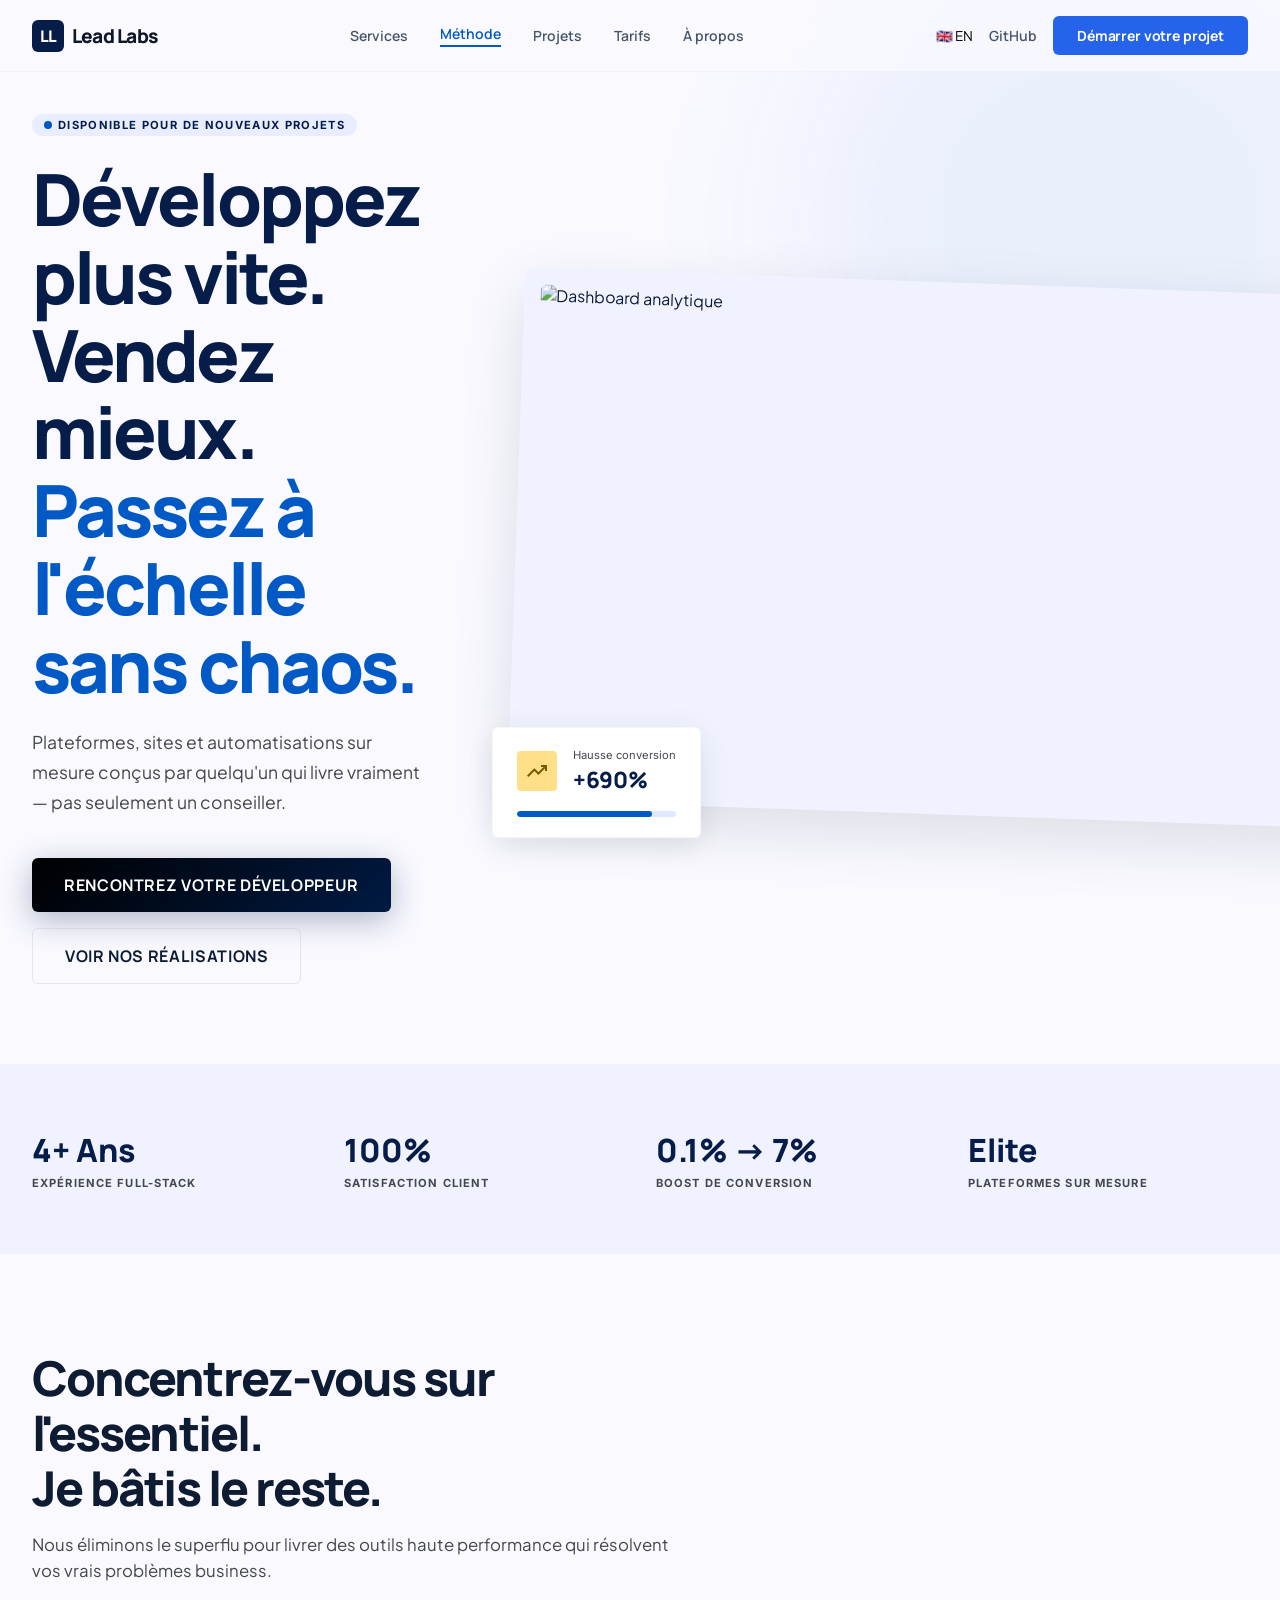
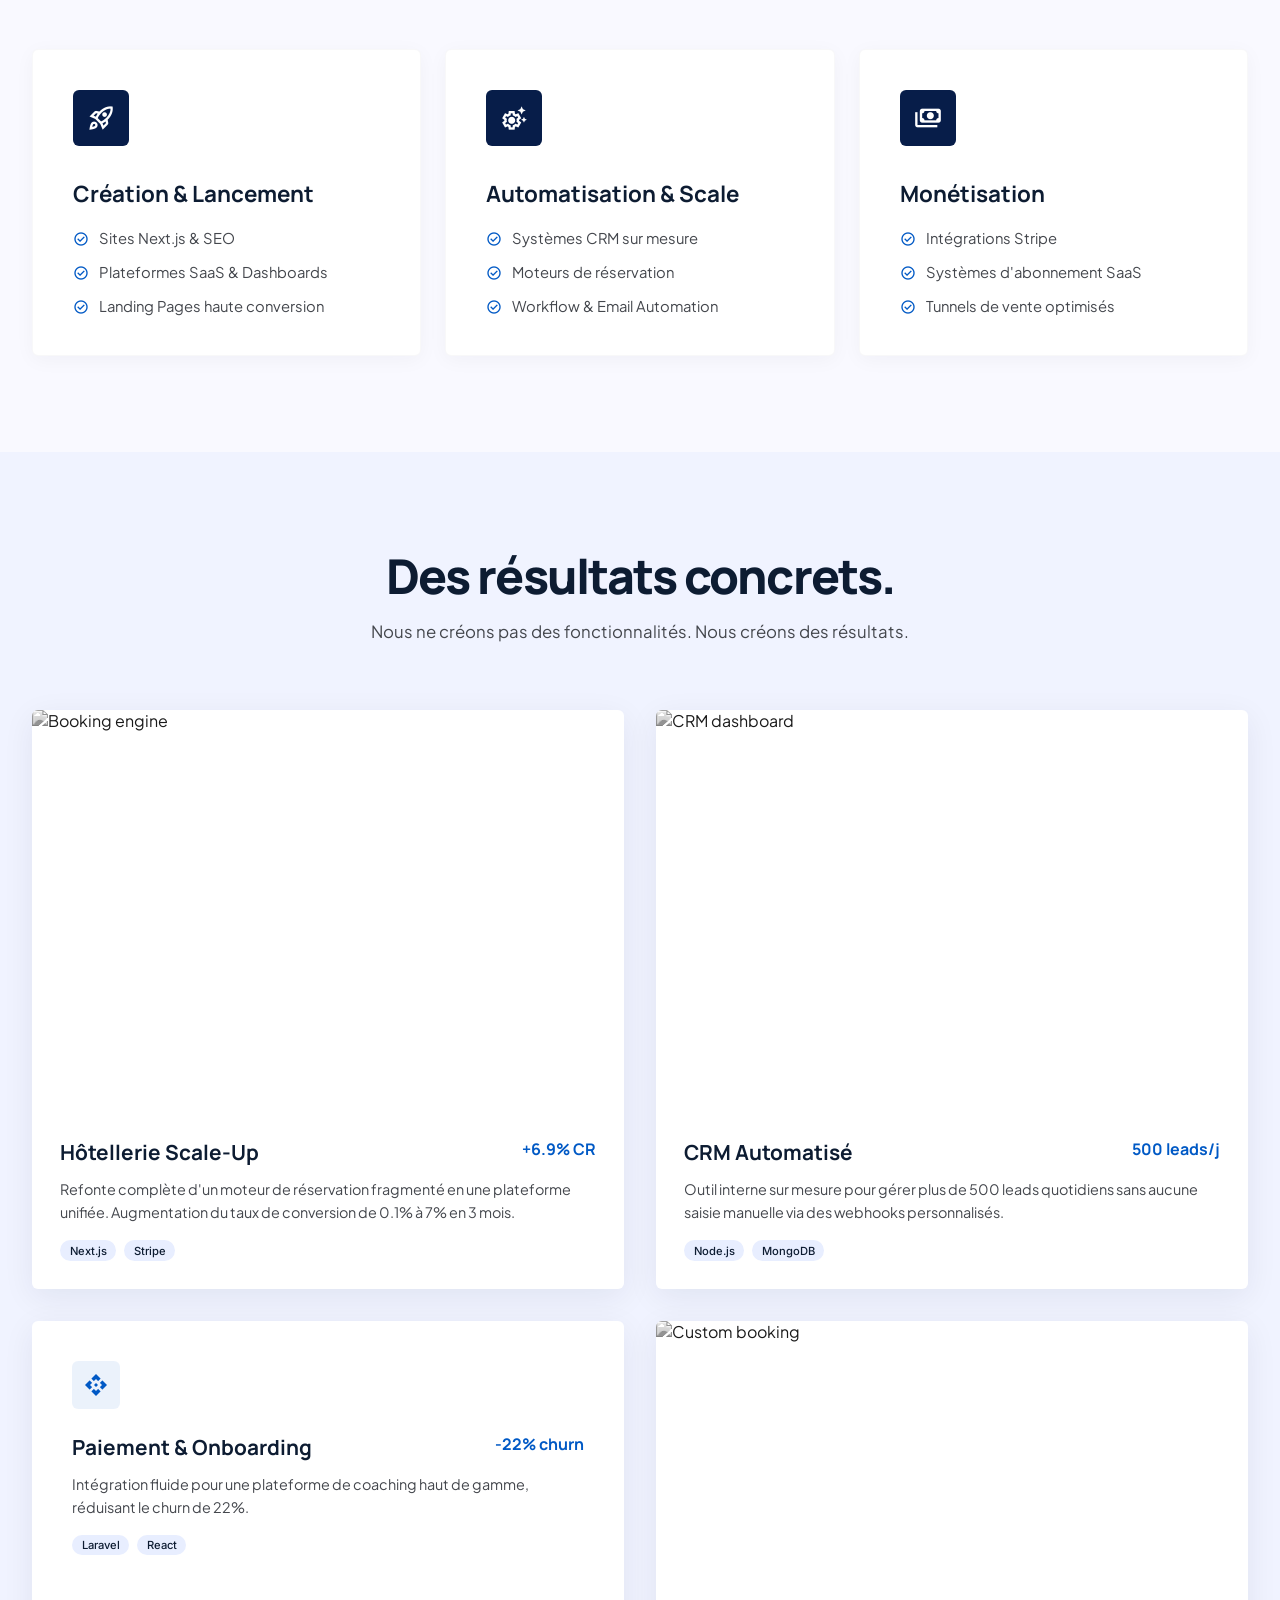
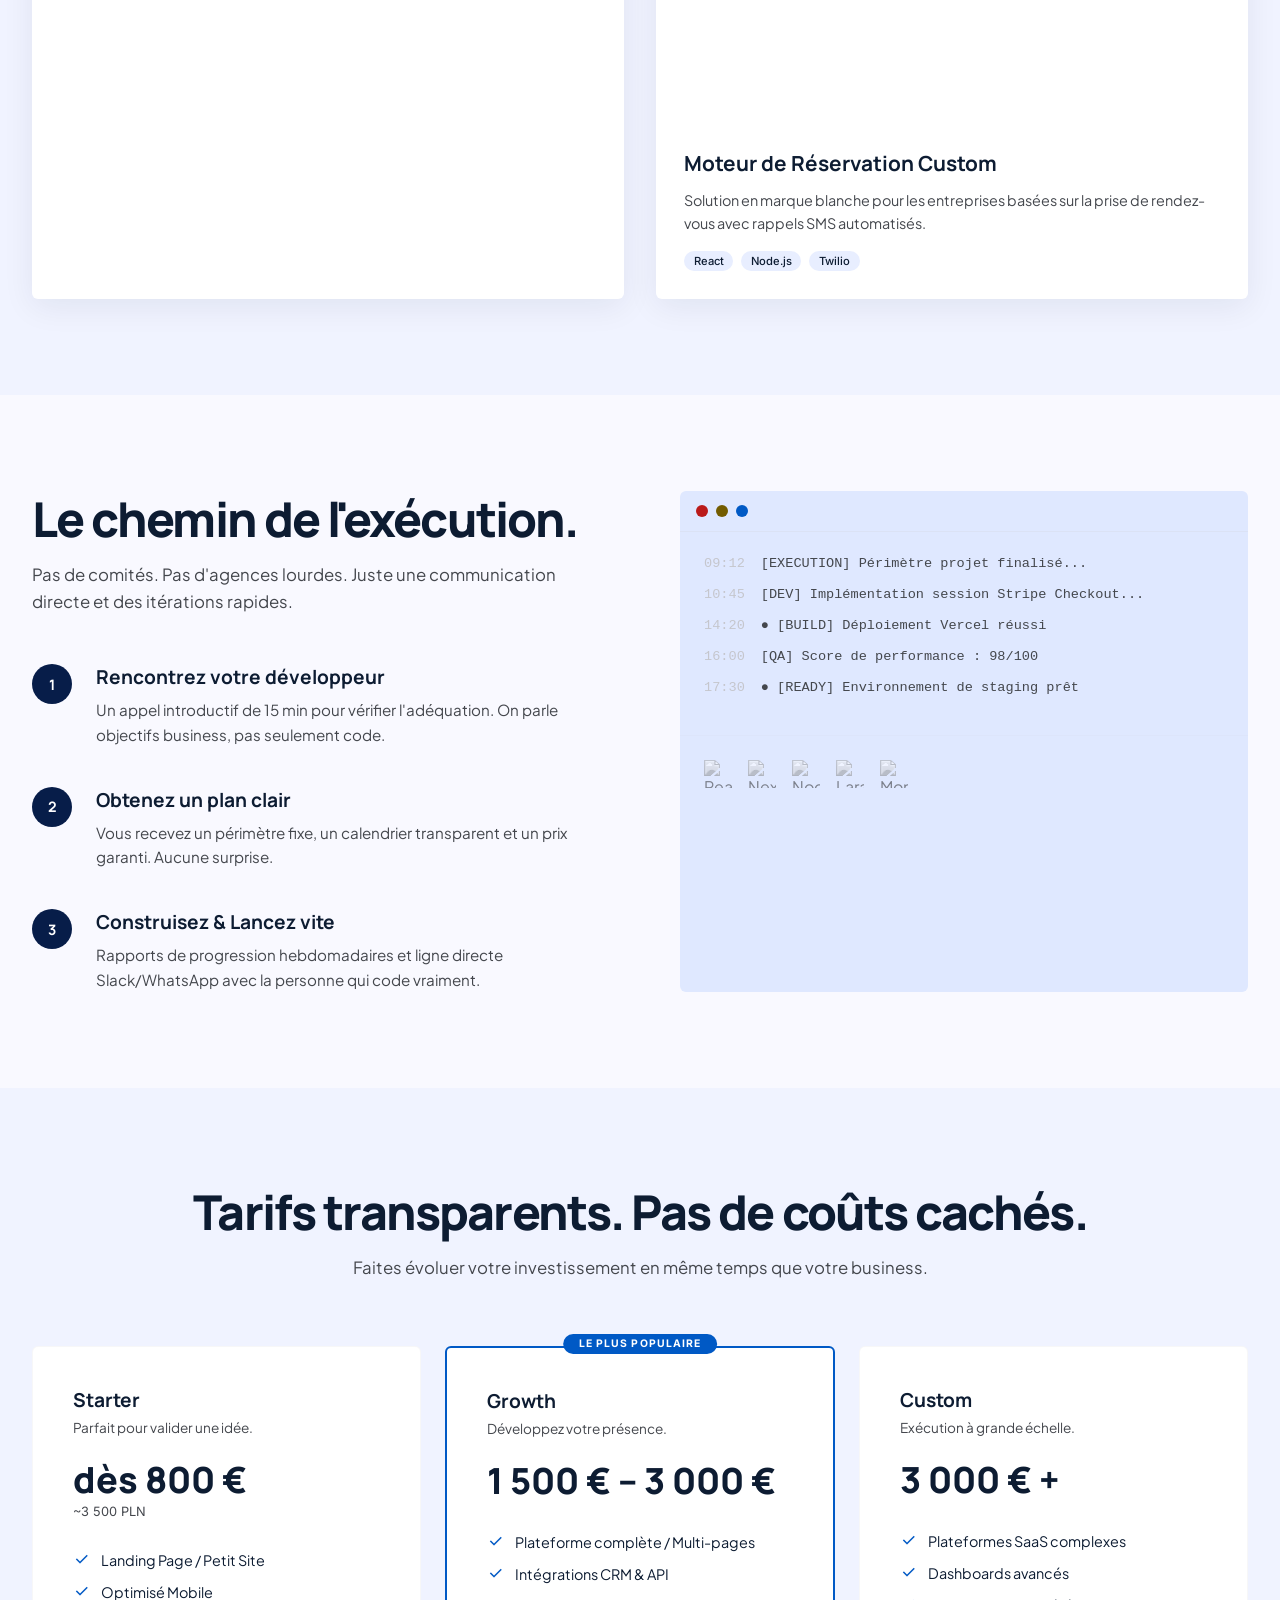
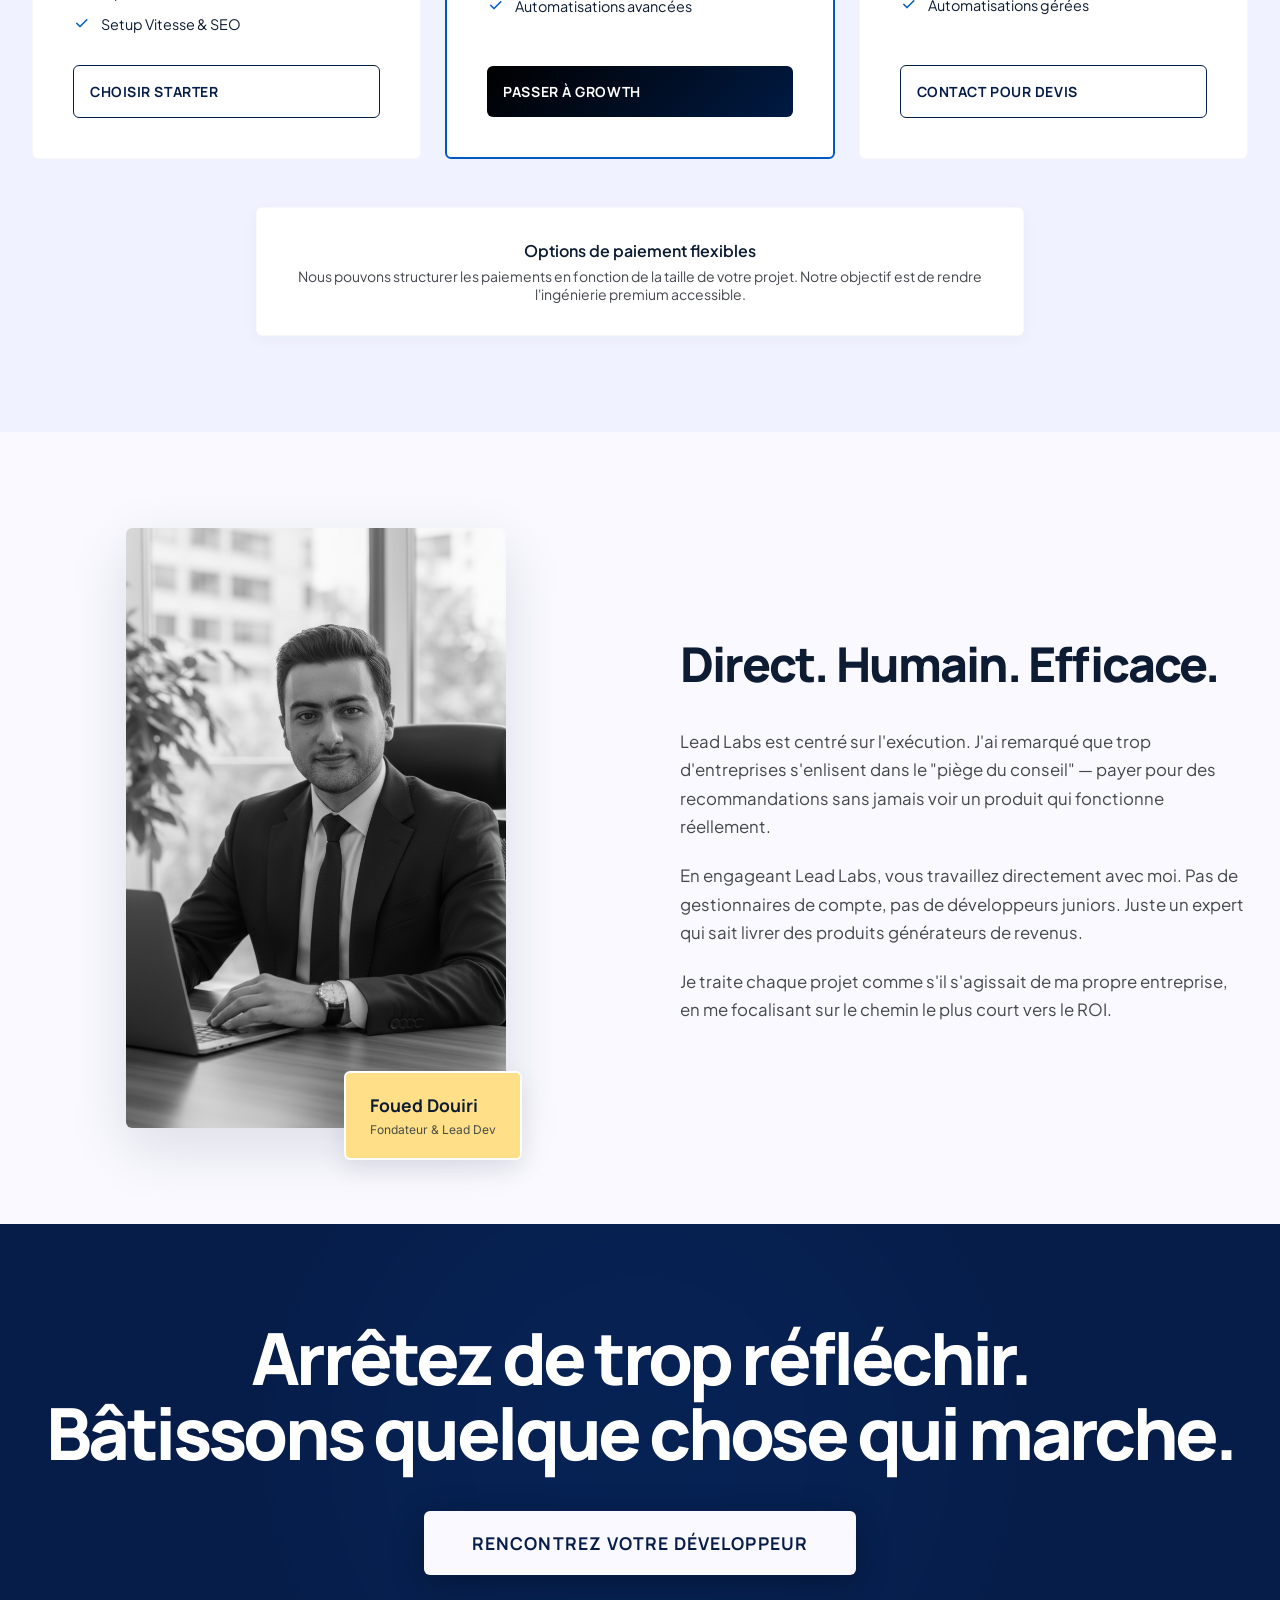
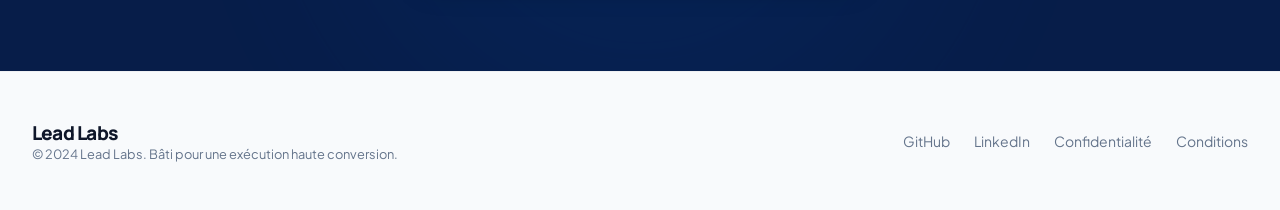
==== commit 3c449cb5: "CEO ready and added owner pic and fixed typo font colors" ====
--- a/index.html
+++ b/index.html
@@ -6,8 +6,11 @@
   <title>Lead Labs | Développez plus vite. Vendez mieux.</title>
   <meta name="description" content="Lead Labs — Plateformes, sites et automatisations sur mesure conçus pour la performance." />
   <meta name="author" content="Foued Douiri — Lead Labs" />
+  <link rel="preconnect" href="https://fonts.googleapis.com">
+  <link rel="preconnect" href="https://fonts.gstatic.com" crossorigin>
+  <link rel="preload" as="image" href="/images/hero.jpg">
   <link rel="canonical" href="https://leadlabs.dev/" />
-  <link rel="icon" href="data:image/svg+xml,<svg xmlns='http://www.w3.org/2000/svg' viewBox='0 0 32 32'><rect width='32' height='32' rx='6' fill='%23000'/><text x='6' y='24' font-size='20' fill='%232e7fff' font-family='sans-serif' font-weight='900'>L</text></svg>" />
+  <link rel="icon" href="data:image/svg+xml,<svg xmlns='http://www.w3.org/2000/svg' viewBox='0 0 32 32'><rect width='32' height='32' rx='6' fill='%23000'/><text x='6' y='24' font-size='20' fill='%232e7fff' font-family='sans-serif' font-weight='900'>LL</text></svg>" />
   <link rel="stylesheet" href="css/styles.css" />
   <link href="https://fonts.googleapis.com/css2?family=Manrope:wght@400;700;800;900&family=Plus+Jakarta+Sans:wght@400;500;600&family=Inter:wght@400;500;600&family=Material+Symbols+Outlined:wght,FILL@100..700,0..1&display=swap" rel="stylesheet" />
 </head>
@@ -17,7 +20,7 @@
   <div class="container">
     <div class="nav__inner">
       <a href="index.html" class="nav__logo">
-        <div class="nav__logo-icon"><span>L</span></div>
+        <div class="nav__logo-icon"><span>LL</span></div>
         <span data-i18n="logo">Lead Labs</span>
       </a>
       <div class="nav__links">
@@ -67,7 +70,7 @@
         </div>
         <div class="hero__visual animate-fade-up delay-4">
           <div class="hero__card">
-            <img src="https://images.unsplash.com/photo-1551288049-bebda4e38f71?w=800&q=80" alt="Dashboard analytique" width="800" height="500" loading="eager" />
+            <img src="https://images.unsplash.com/photo-1551288049-bebda4e38f71?w=800&q=80" alt="Dashboard analytique" width="800" height="500" loading="eager"  fetchpriority="high"/>
           </div>
           <div class="hero__stat">
             <div class="hero__stat-row">
@@ -253,7 +256,7 @@
     <div class="container">
       <div class="about__grid">
         <div class="about__portrait-wrap reveal">
-          <div class="about__portrait"><img src="https://images.unsplash.com/photo-1507003211169-0a1dd7228f2d?w=600&q=70" alt="Foued Douiri" width="600" height="600" loading="lazy" /></div>
+          <div class="about__portrait"><img src="./images/Foued.png" alt="Foued Douiri" width="600" height="600" loading="lazy" fetchpriority="high"/></div>
           <div class="about__name-tag"><strong>Foued Douiri</strong><span data-i18n="founder-title">Fondateur & Lead Dev</span></div>
         </div>
         <div class="reveal">
@@ -278,7 +281,7 @@
 <footer>
   <div class="container">
     <div class="footer__inner">
-      <div><p class="footer__brand">Lead Labs</p><p class="footer__tagline" data-i18n="footer-tagline">© 2024 Lead Labs. Bâti pour une exécution haute conversion.</p></div>
+      <div><p class="footer__brand">Lead Labs</p><p class="footer__tagline" data-i18n="footer-tagline">© 2026 Lead Labs. Bâti pour une exécution haute conversion.</p></div>
       <nav class="footer__links"><a href="https://github.com/FouedDouiri" target="_blank">GitHub</a><a href="#" data-i18n="linkedin">LinkedIn</a><a href="#" data-i18n="privacy">Confidentialité</a><a href="#" data-i18n="terms">Conditions</a></nav>
     </div>
   </div>
--- a/css/styles.css
+++ b/css/styles.css
@@ -1,11 +1,15 @@
 /* ── CSS Custom Properties ─────────────────────── */
 :root {
-  --color-primary:            #000000;
-  --color-primary-container:  #001a43;
+  /* Updated primary colors */
+  --color-primary:            #071D49;
+  --color-primary-container:  #071D49;
+  --color-primary-gradient-start: #0B2A63;
+  --color-primary-gradient-end: #071D49;
+  
   --color-on-primary:         #ffffff;
-  --color-on-primary-fixed:   #001a43;
+  --color-on-primary-fixed:   #071D49;
   --color-surface-tint:       #0059c5;
-  --color-on-primary-container: #2e7fff;
+  --color-on-primary-container: #ffffff;
   --color-surface:            #f9f9ff;
   --color-surface-container:  #e8eeff;
   --color-surface-container-low:  #f0f3ff;
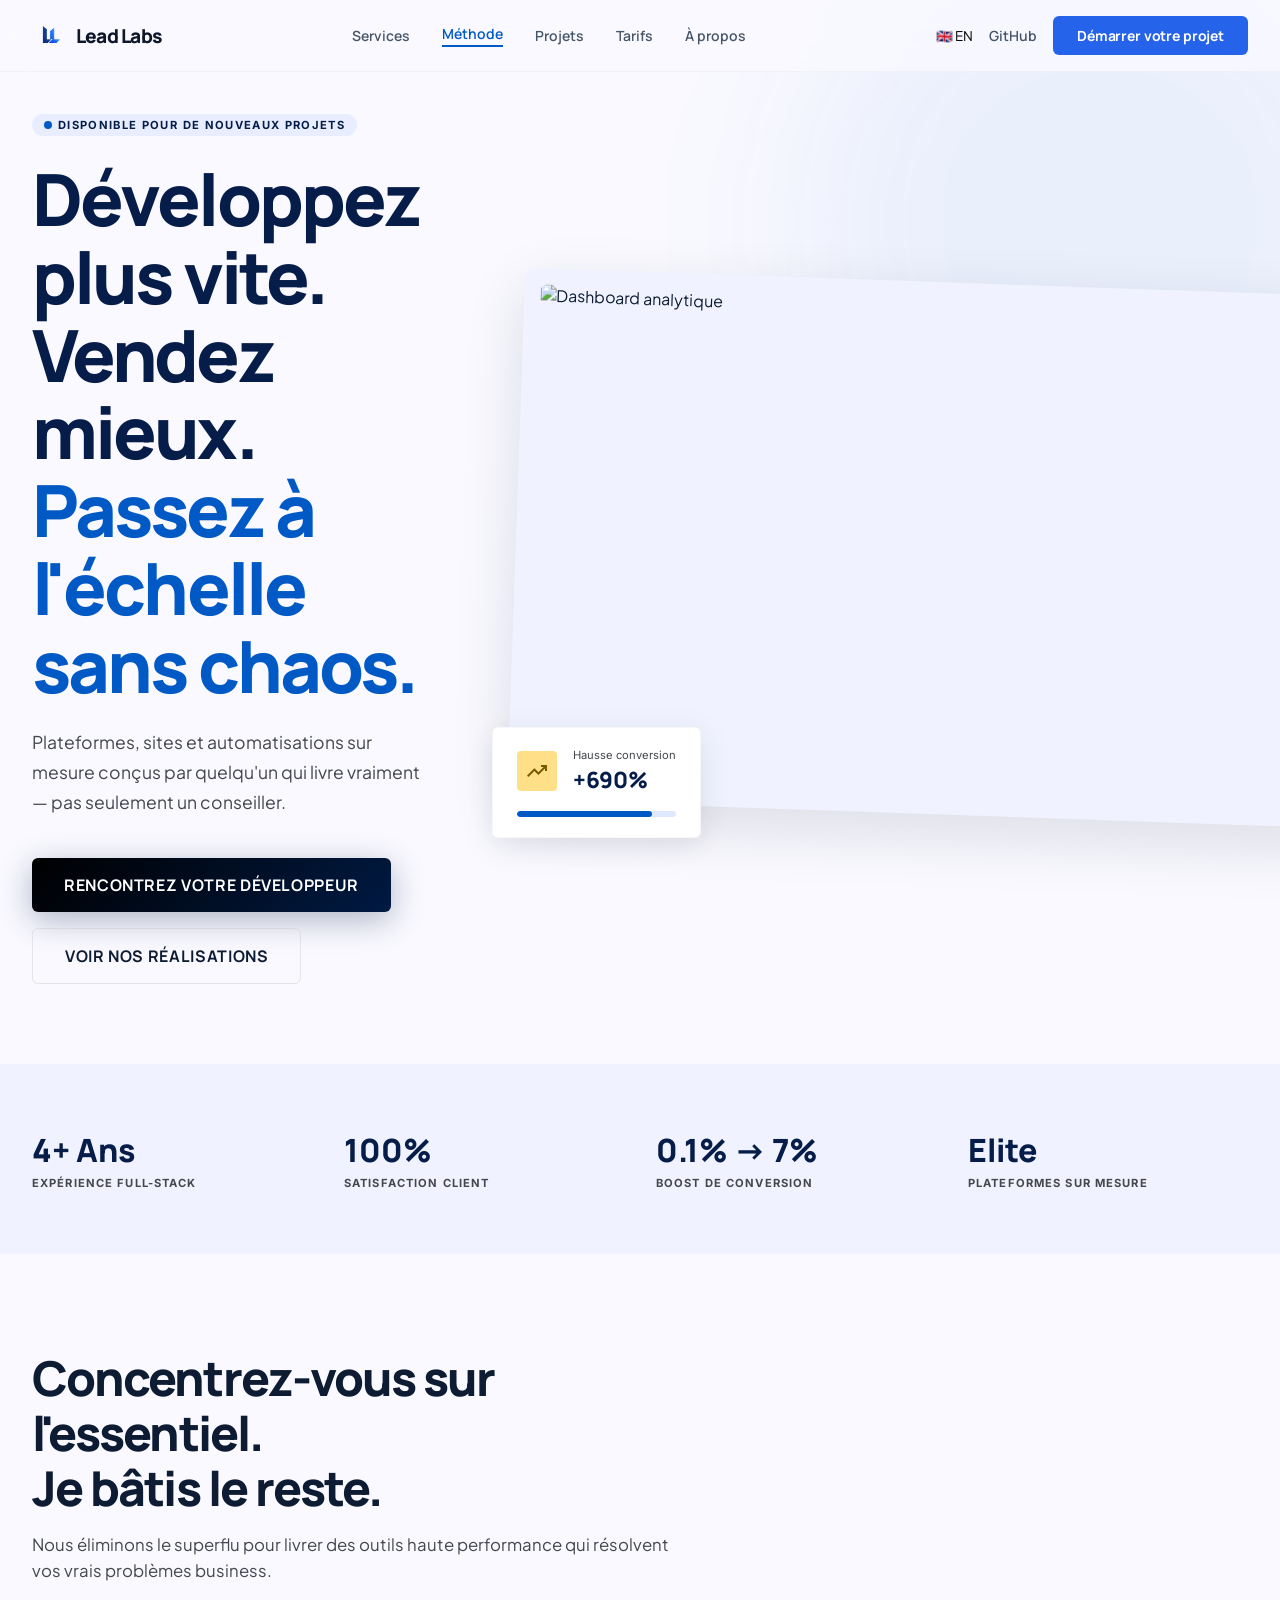
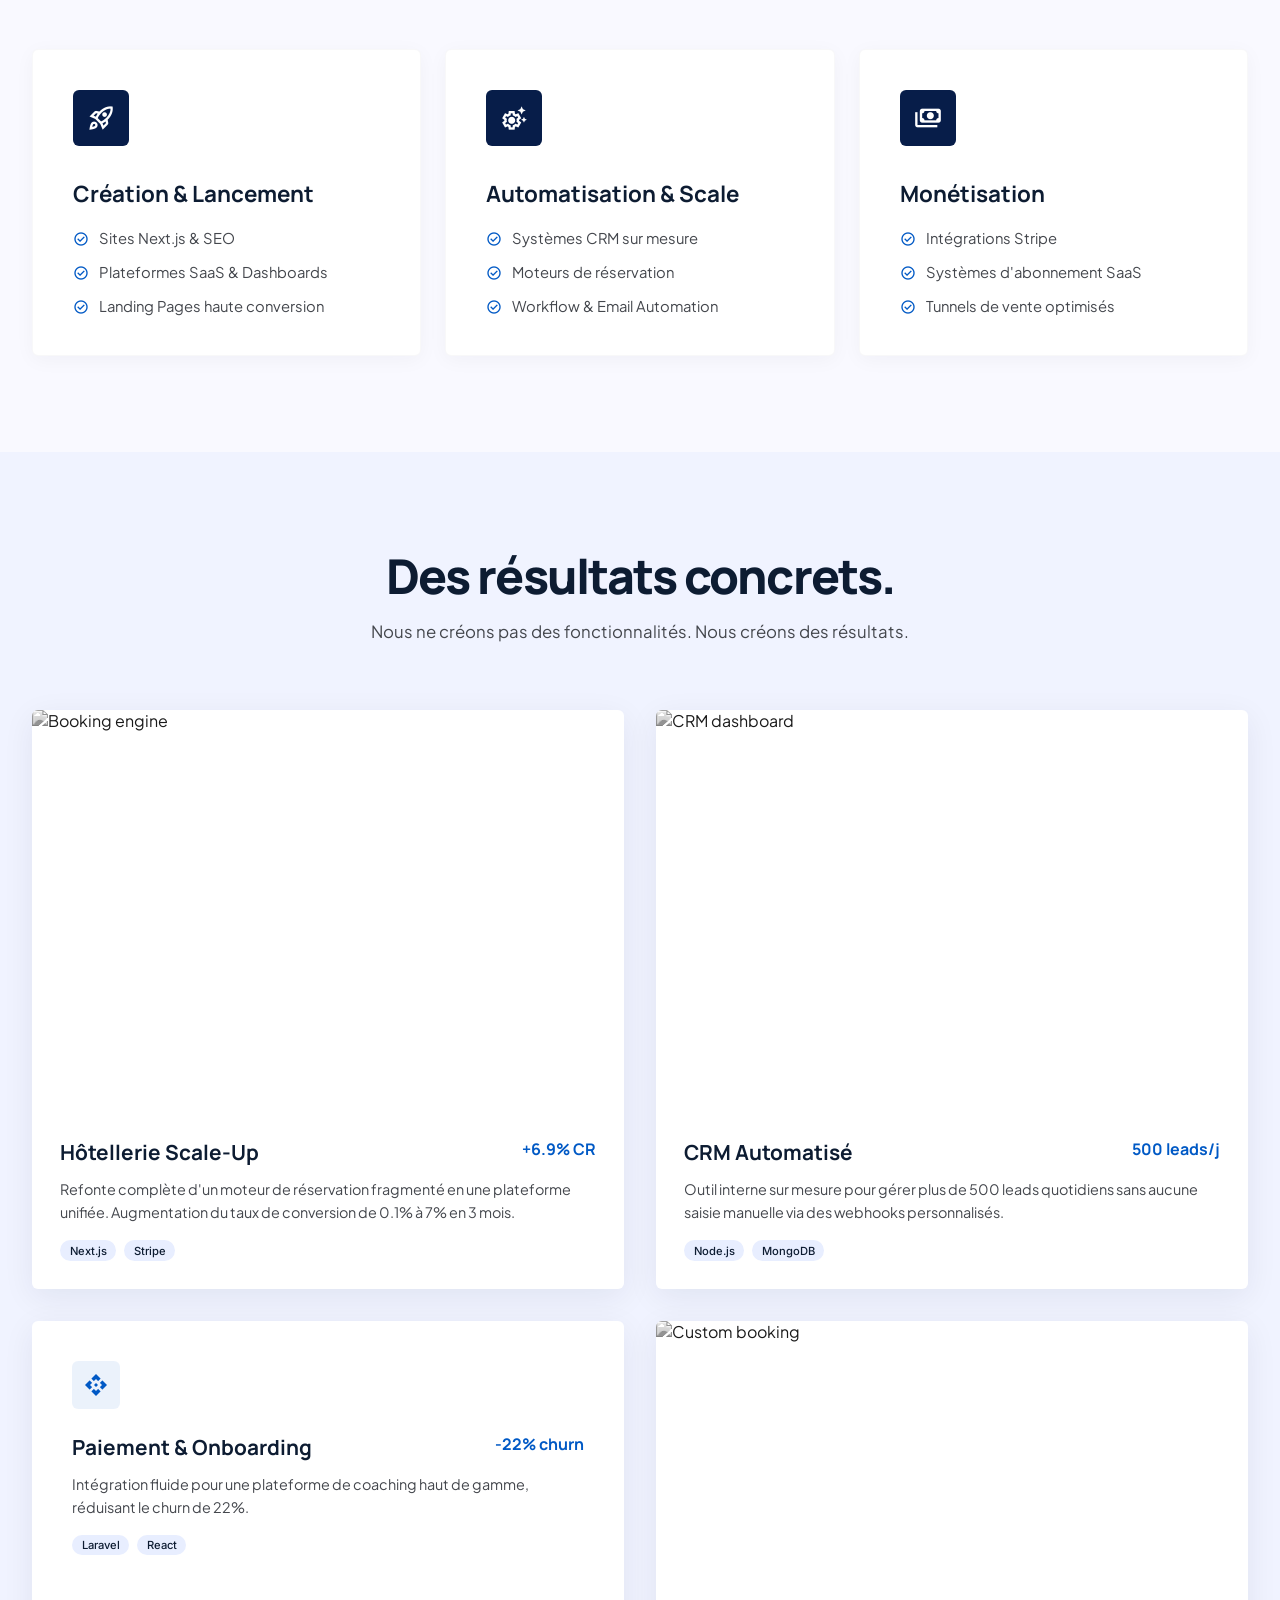
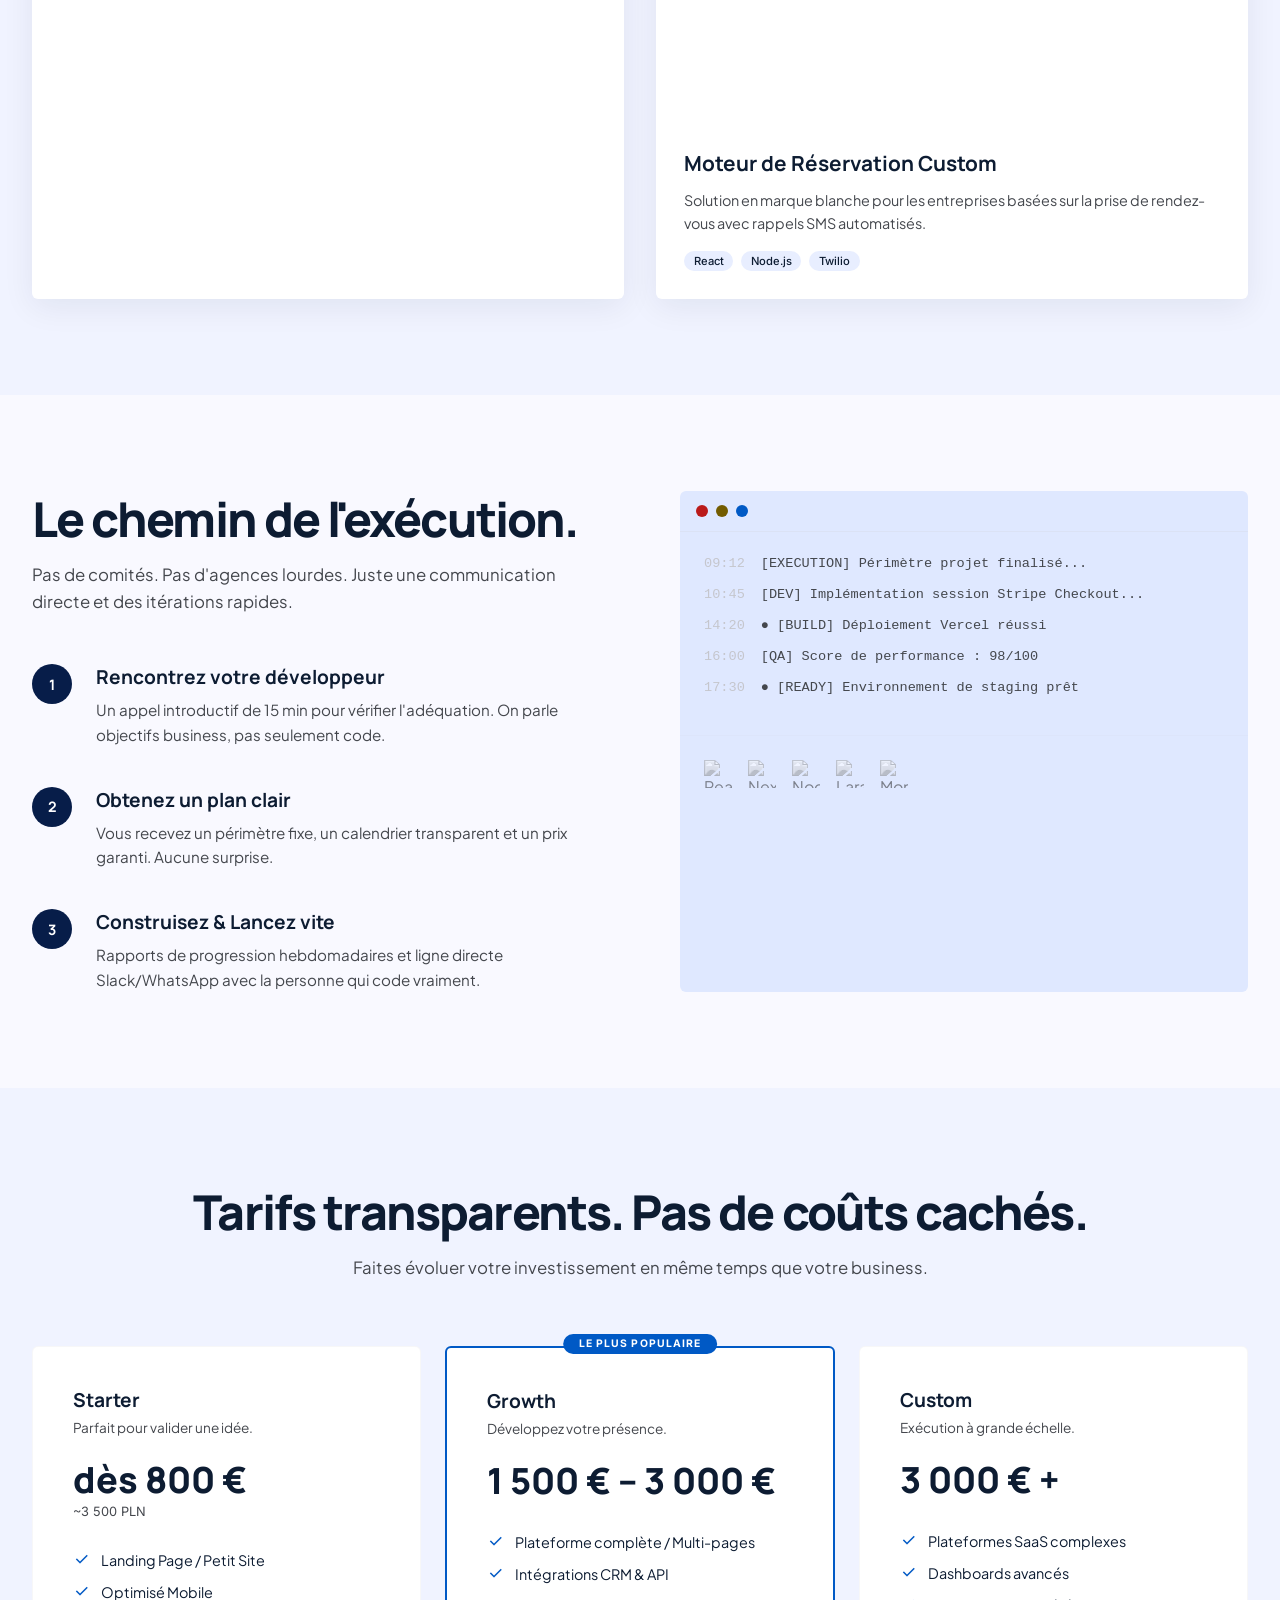
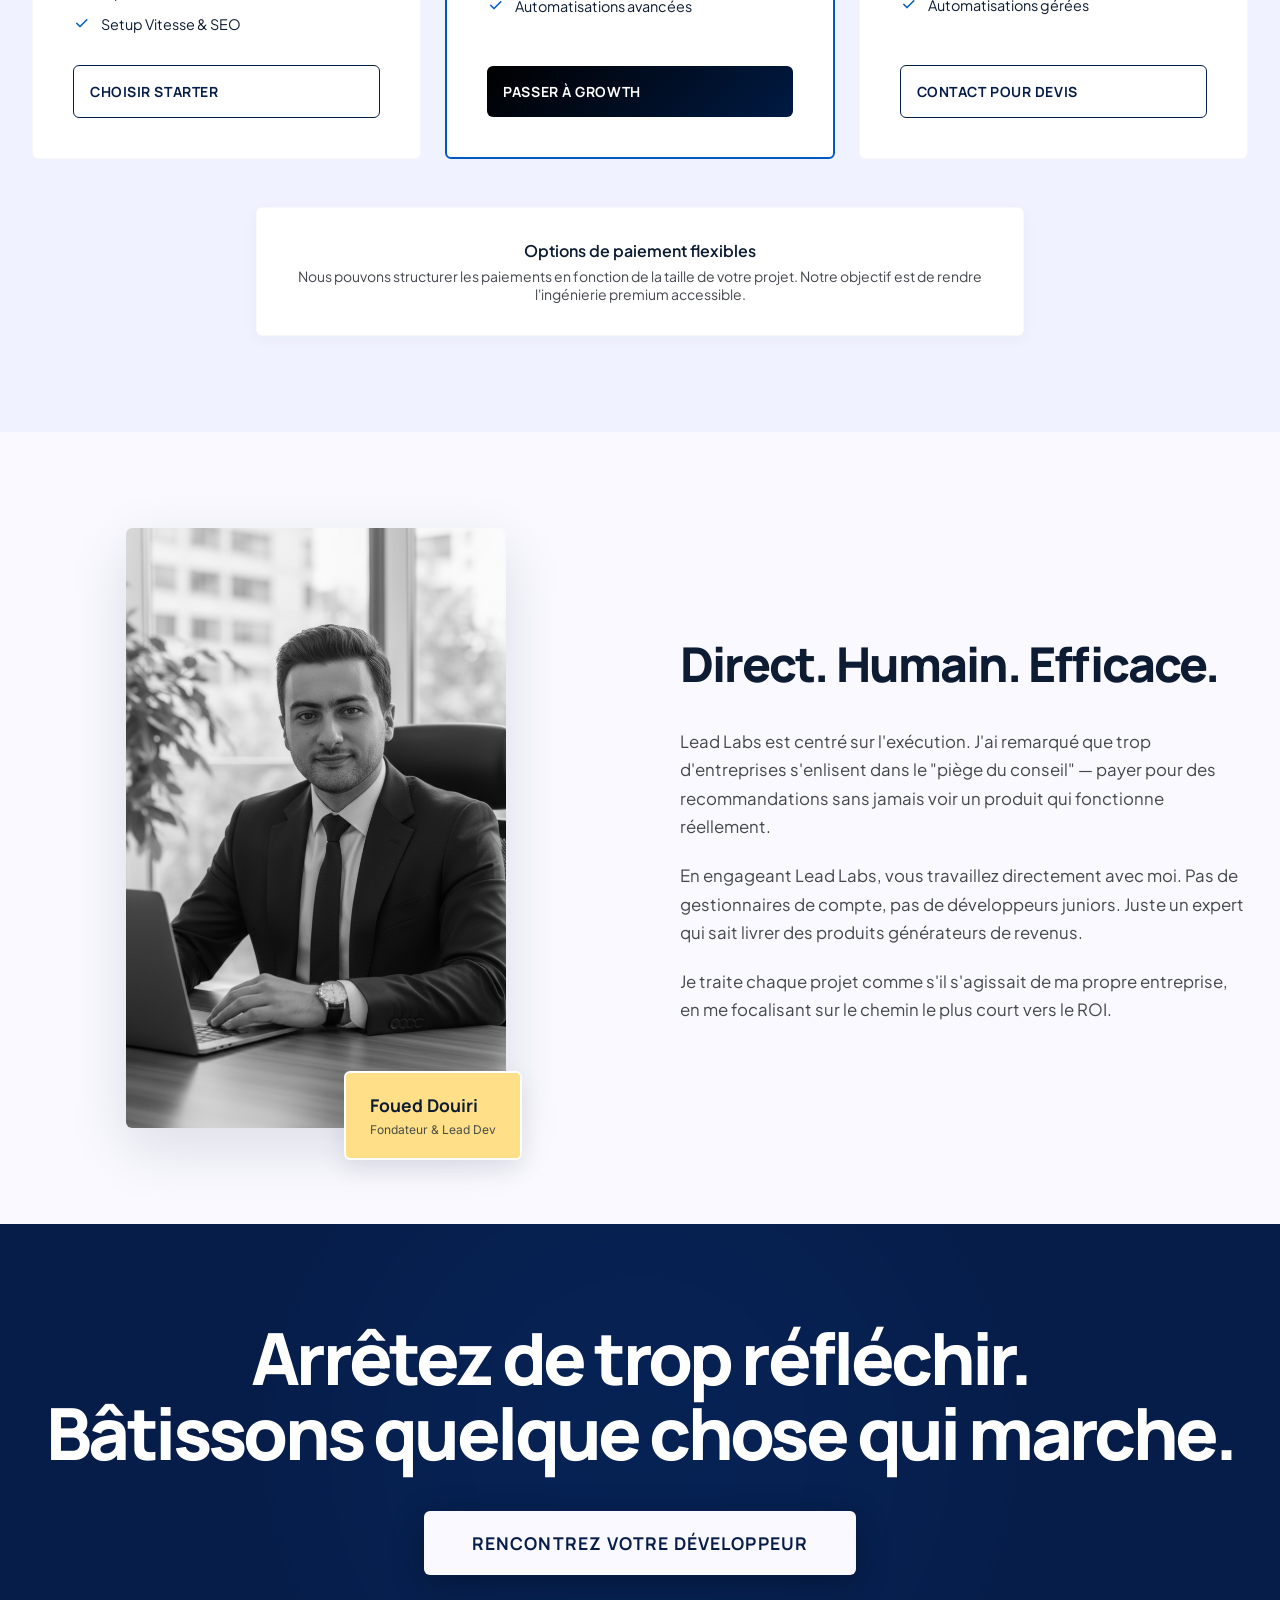
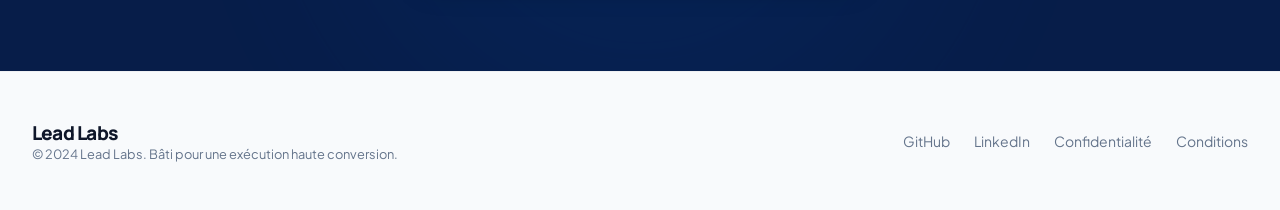
==== commit 099a9ccb: "fixed logo and resposif issues" ====
--- a/index.html
+++ b/index.html
@@ -19,10 +19,12 @@
 <nav class="nav" id="nav">
   <div class="container">
     <div class="nav__inner">
-      <a href="index.html" class="nav__logo">
-        <div class="nav__logo-icon"><span>LL</span></div>
-        <span data-i18n="logo">Lead Labs</span>
-      </a>
+     <a href="index.html" class="nav__logo">
+  <div class="nav__logo-icon">
+  <img src="images/logo.png" alt="Lead Labs logo" width="36" height="36" loading="eager" fetchpriority="high" />
+</div>
+  <span data-i18n="logo">Lead Labs</span>
+</a>
       <div class="nav__links">
         <a href="services.html" data-i18n="nav-services">Services</a>
         <a href="index.html#how-it-works" data-i18n="nav-method">Méthode</a>
--- a/css/styles.css
+++ b/css/styles.css
@@ -145,9 +145,9 @@
   color: #0f172a;
 }
 .nav__logo-icon {
-  width: 32px; height: 32px;
-  border-radius: 6px;
-  background: var(--color-primary);
+  width: 36px; height: 36px;
+  border-radius: 50%;
+  /* background: var(--color-primary); */
   display: flex; align-items: center; justify-content: center;
   flex-shrink: 0;
 }
@@ -1430,6 +1430,19 @@
   .process__grid { gap: 5rem; }
   .about__grid { gap: 5rem; }
 }
+@media (max-width: 767px) {
+  .nav__logo span {
+    display: none;
+  }
+  
+  .nav__logo {
+    gap: 0; /* removes the gap between icon and hidden text */
+  }
+  
+  .nav__logo-icon {
+    margin-right: 0; /* ensures no extra space */
+  }
+}
 
 /* ── Entry Animations ─────────────────────────── */
 @keyframes fadeUp {
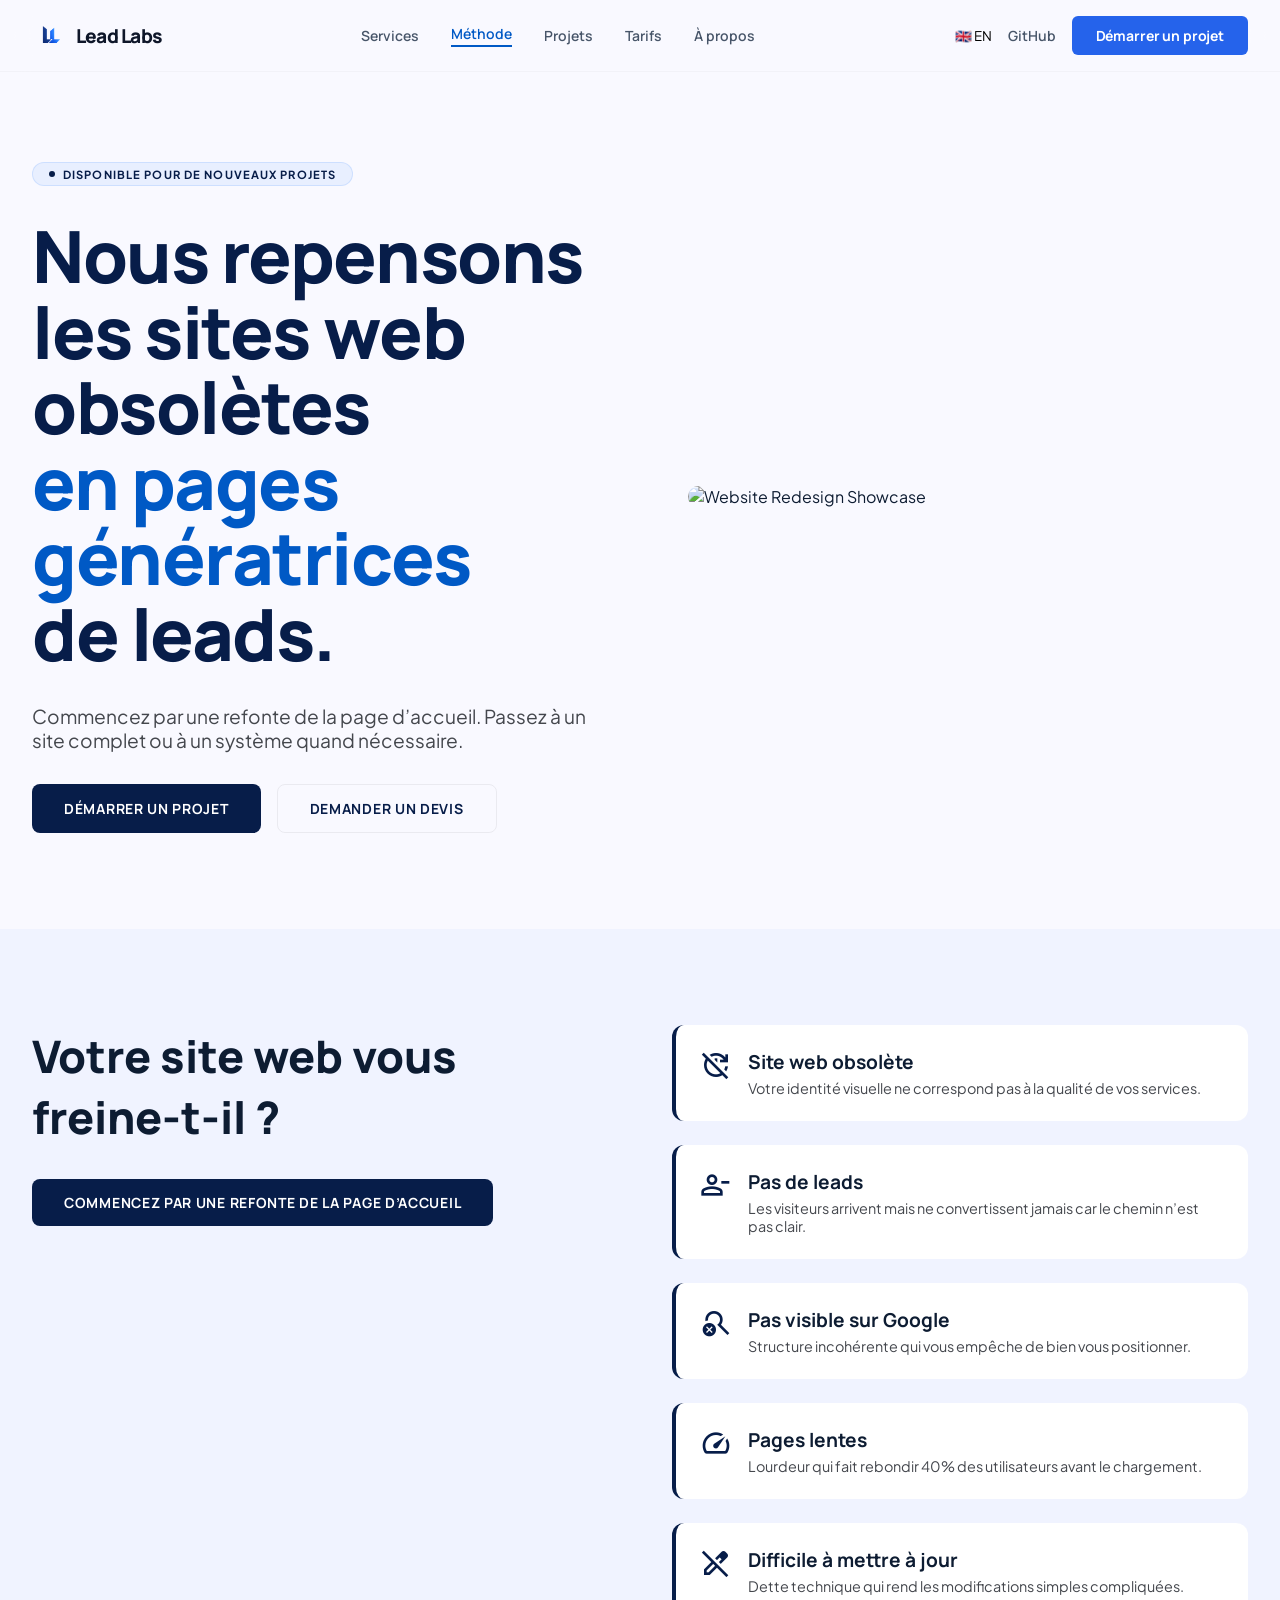
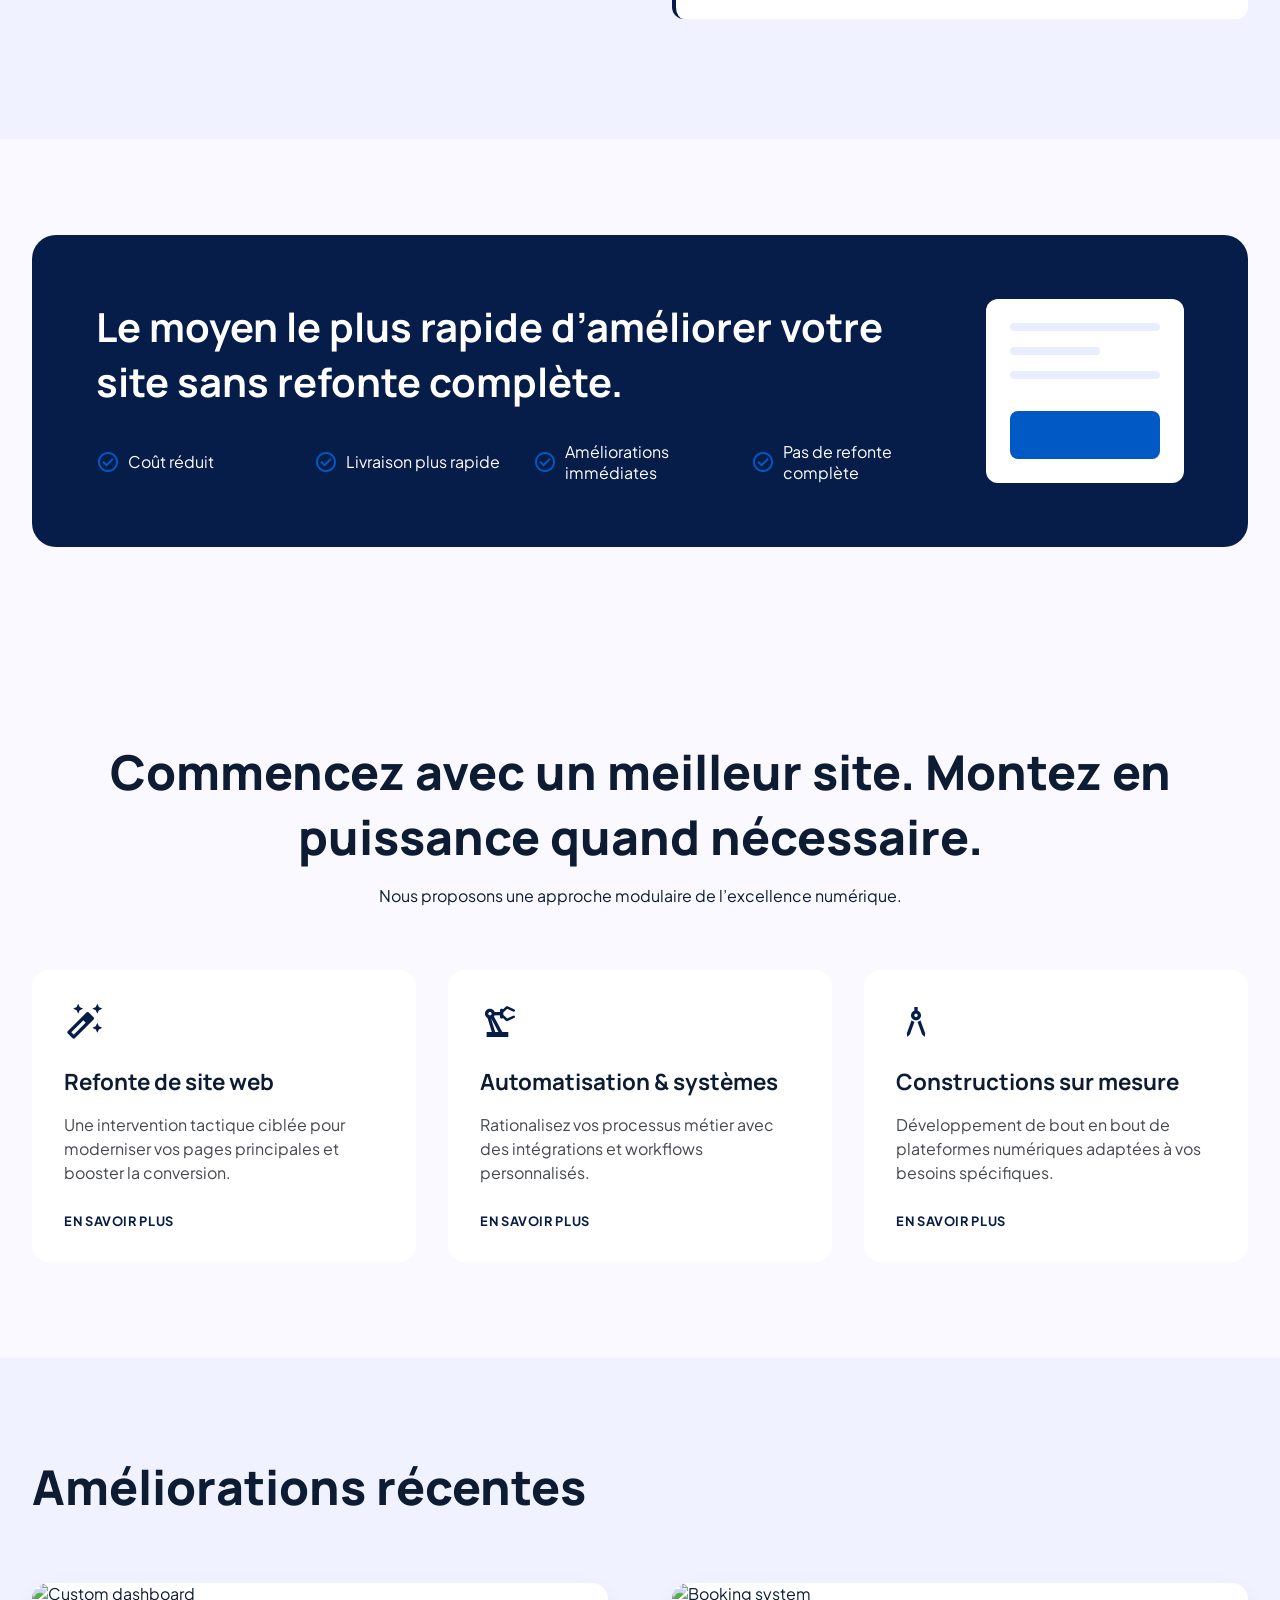
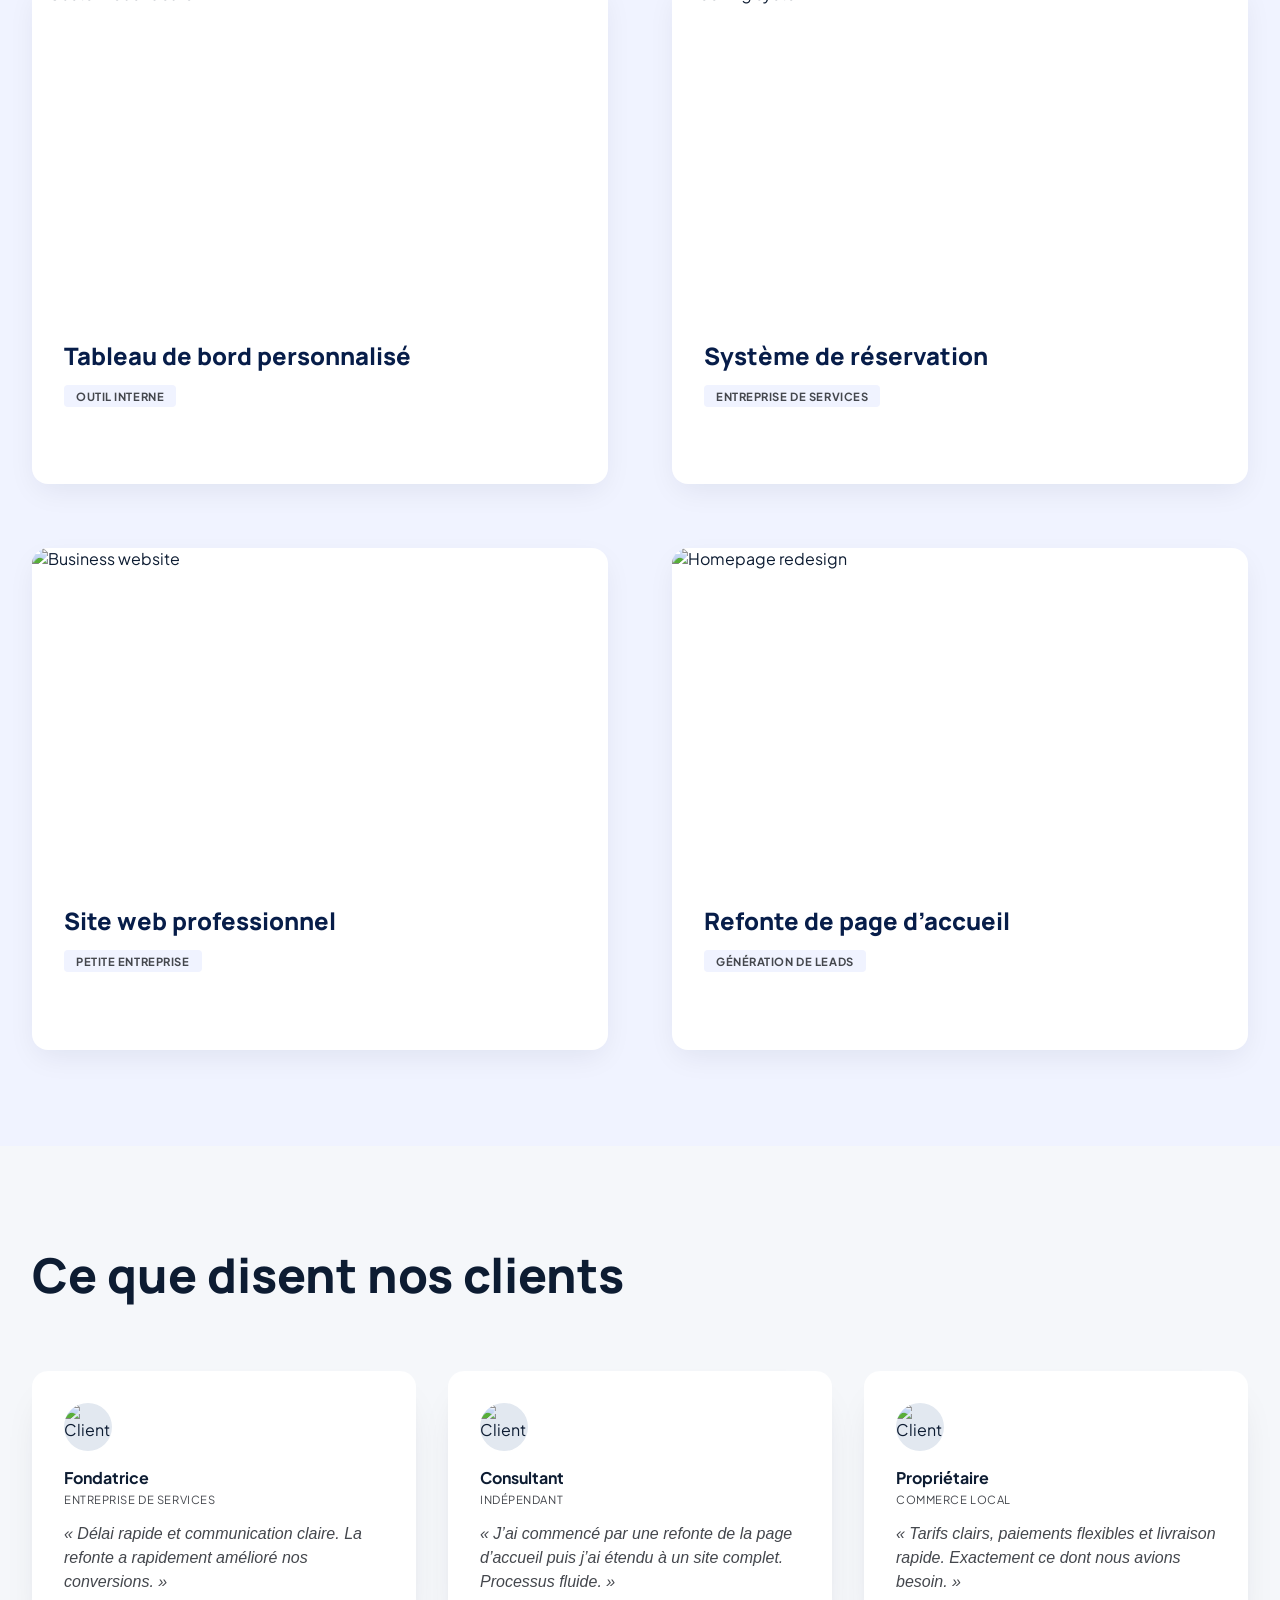
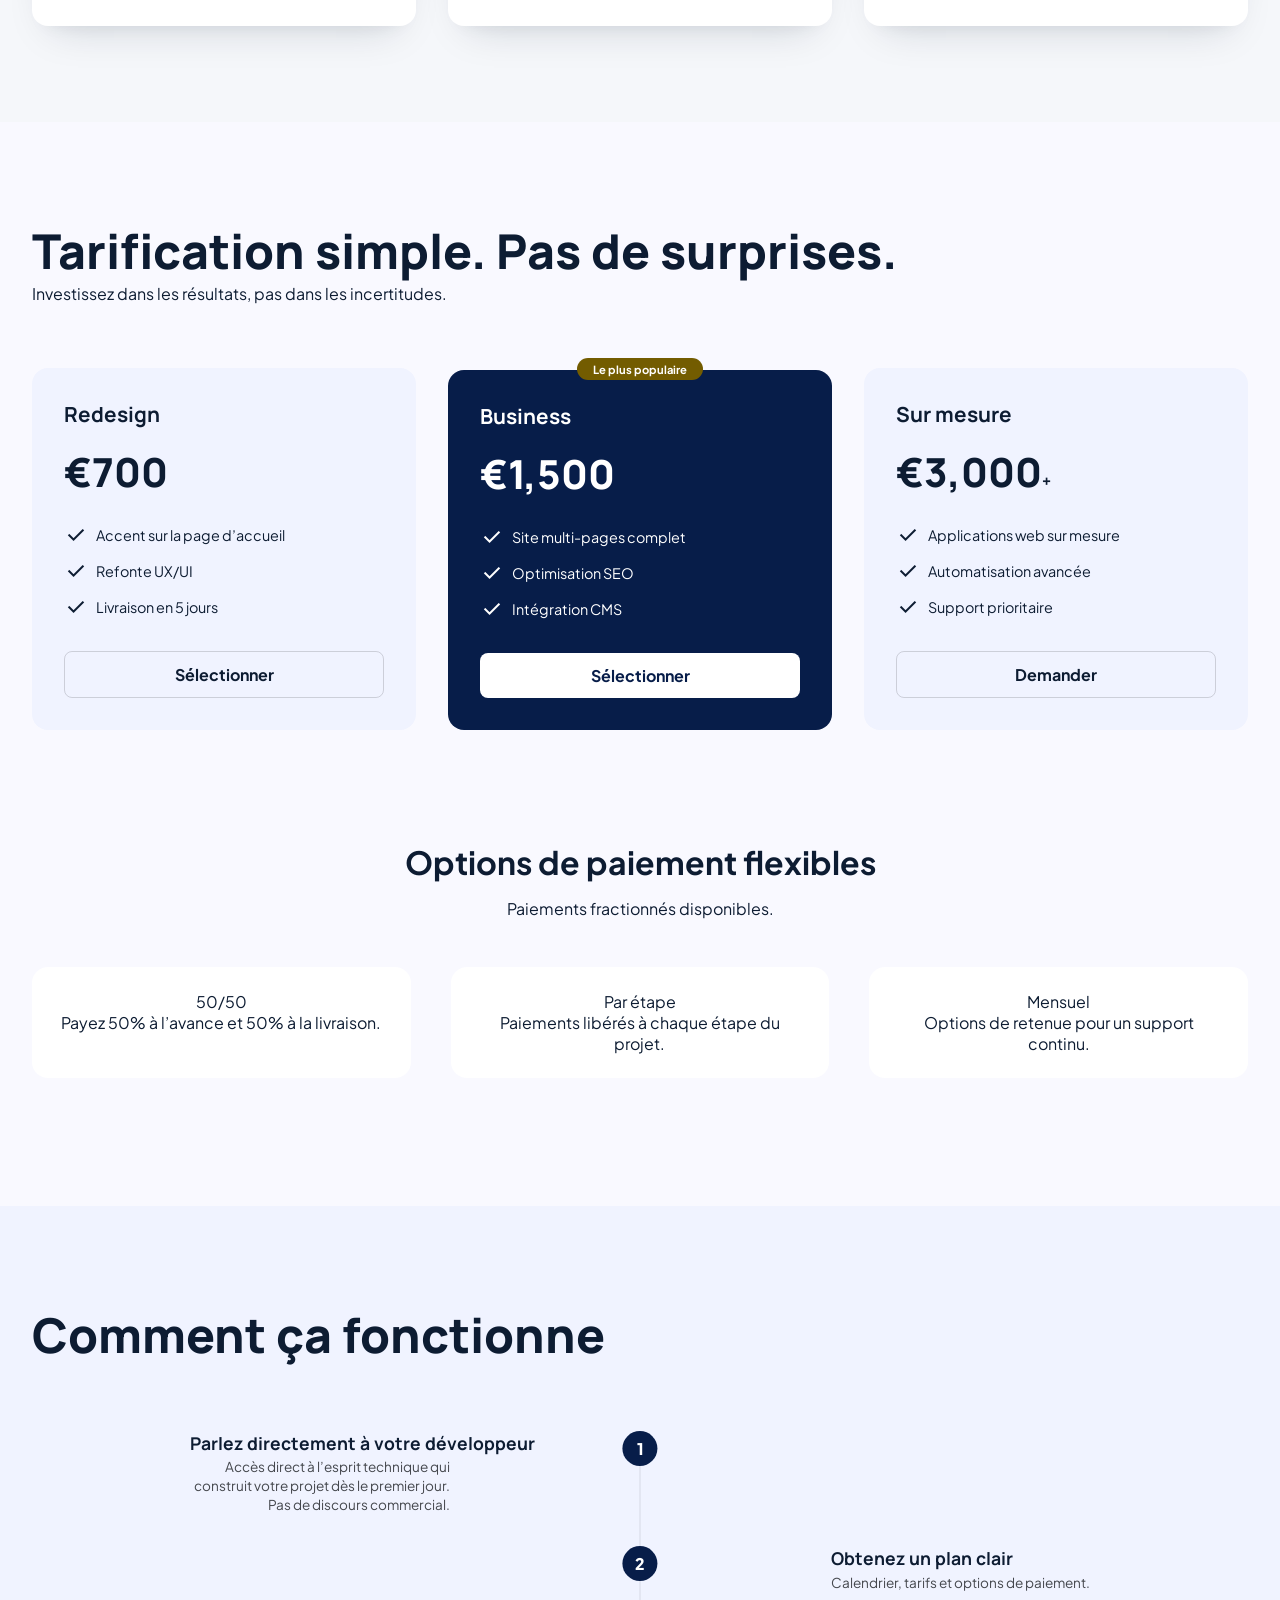
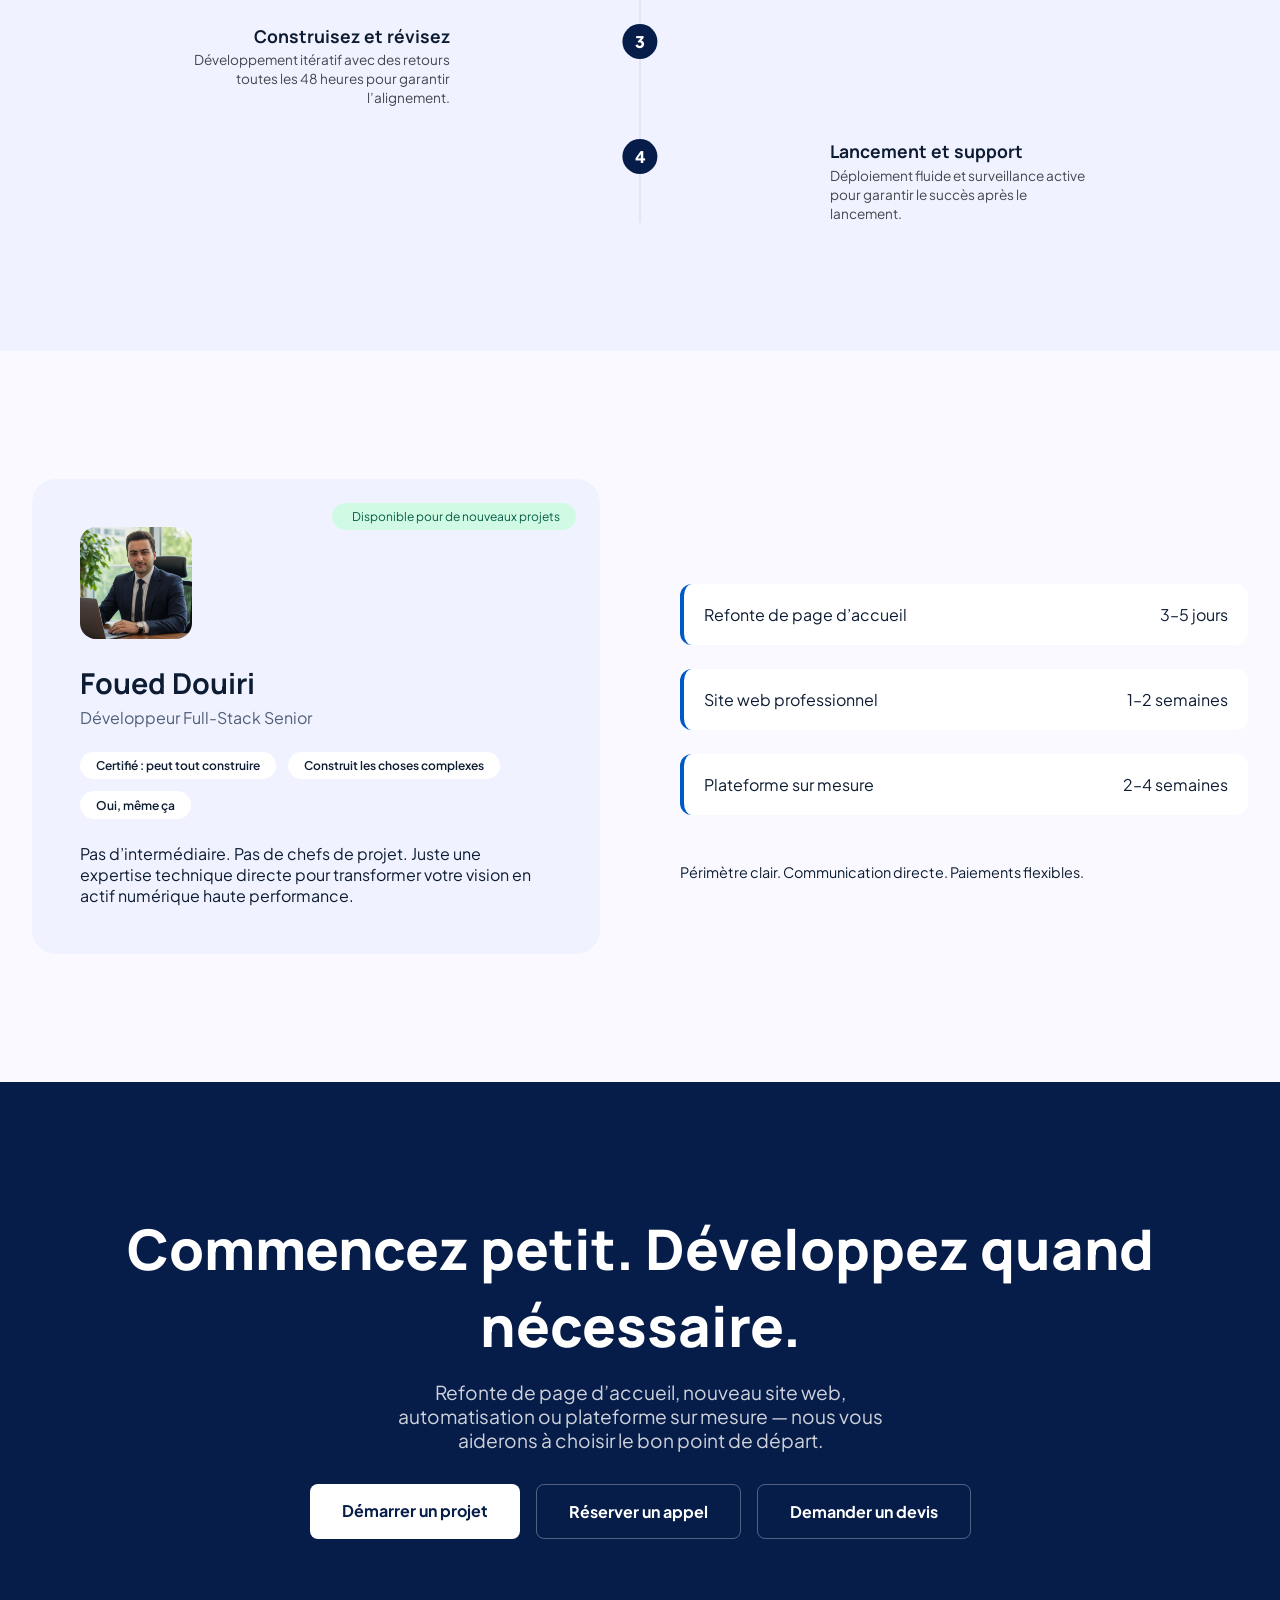
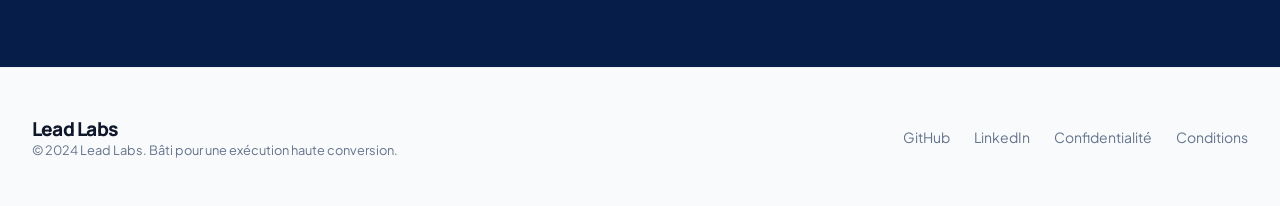
==== commit e69a66e0: "Georgia modifications home/pricing/project" ====
--- a/index.html
+++ b/index.html
@@ -3,28 +3,837 @@
 <head>
   <meta charset="UTF-8" />
   <meta name="viewport" content="width=device-width, initial-scale=1.0" />
-  <title>Lead Labs | Développez plus vite. Vendez mieux.</title>
-  <meta name="description" content="Lead Labs — Plateformes, sites et automatisations sur mesure conçus pour la performance." />
+  <title>Lead Labs | We redesign outdated websites into lead‑generating pages</title>
+  <meta name="description" content="Lead Labs — Homepage redesign, business websites, automation and custom platforms. Start with a redesign, expand when needed." />
   <meta name="author" content="Foued Douiri — Lead Labs" />
   <link rel="preconnect" href="https://fonts.googleapis.com">
   <link rel="preconnect" href="https://fonts.gstatic.com" crossorigin>
-  <link rel="preload" as="image" href="/images/hero.jpg">
   <link rel="canonical" href="https://leadlabs.dev/" />
   <link rel="icon" href="data:image/svg+xml,<svg xmlns='http://www.w3.org/2000/svg' viewBox='0 0 32 32'><rect width='32' height='32' rx='6' fill='%23000'/><text x='6' y='24' font-size='20' fill='%232e7fff' font-family='sans-serif' font-weight='900'>LL</text></svg>" />
   <link rel="stylesheet" href="css/styles.css" />
   <link href="https://fonts.googleapis.com/css2?family=Manrope:wght@400;700;800;900&family=Plus+Jakarta+Sans:wght@400;500;600&family=Inter:wght@400;500;600&family=Material+Symbols+Outlined:wght,FILL@100..700,0..1&display=swap" rel="stylesheet" />
+  <style>
+    /* ===== NEW LANDING PAGE STYLES (conflict‑free) ===== */
+    .container-new {
+      max-width: 1280px;
+      margin: 0 auto;
+      padding: 0 2rem;
+    }
+    /* Hero */
+    .hero-new {
+      padding: 8rem 0 4rem;
+    }
+    @media (min-width: 1024px) {
+      .hero-new {
+        padding: 10rem 0 6rem;
+      }
+    }
+    .hero-grid {
+      display: grid;
+      gap: 4rem;
+      align-items: center;
+    }
+    @media (min-width: 1024px) {
+      .hero-grid {
+        grid-template-columns: 1fr 1fr;
+        gap: 6rem;
+      }
+    }
+    .hero-badge {
+      display: inline-flex;
+      align-items: center;
+      gap: 0.5rem;
+      background: rgba(46,127,255,0.08);
+      border-radius: 999px;
+      padding: 0.25rem 1rem;
+      border: 1px solid rgba(46,127,255,0.15);
+      margin-bottom: 2rem;
+    }
+    .hero-badge .dot {
+      width: 0.375rem;
+      height: 0.375rem;
+      background: var(--color-primary);
+      border-radius: 50%;
+    }
+    .hero-badge span {
+      font-size: 0.7rem;
+      font-weight: 700;
+      letter-spacing: 0.1em;
+      text-transform: uppercase;
+      color: var(--color-primary);
+    }
+    .hero-title {
+      font-family: var(--font-headline);
+      font-size: clamp(2.8rem, 6vw, 4.5rem);
+      font-weight: 800;
+      line-height: 1.05;
+      letter-spacing: -0.02em;
+      color: var(--color-primary);
+      margin-bottom: 2rem;
+    }
+    .hero-title .accent {
+      color: var(--color-surface-tint);
+    }
+    .hero-desc {
+      font-size: 1.2rem;
+      color: var(--color-on-surface-variant);
+      margin-bottom: 2rem;
+    }
+    .hero-buttons {
+      display: flex;
+      flex-wrap: wrap;
+      gap: 1rem;
+    }
+    .btn-primary-new {
+      background: var(--color-primary);
+      color: white;
+      padding: 0.875rem 2rem;
+      border-radius: 0.5rem;
+      font-weight: 700;
+      font-family: var(--font-headline);
+      font-size: 0.875rem;
+      text-transform: uppercase;
+      letter-spacing: 0.05em;
+      transition: all 0.2s;
+      display: inline-flex;
+      align-items: center;
+      gap: 0.5rem;
+    }
+    .btn-primary-new:hover {
+      transform: translateY(-2px);
+      box-shadow: 0 10px 20px rgba(0,0,0,0.1);
+    }
+    .btn-outline-new {
+      background: transparent;
+      border: 1px solid rgba(197,198,205,0.3);
+      color: var(--color-primary);
+      padding: 0.875rem 2rem;
+      border-radius: 0.5rem;
+      font-weight: 700;
+      font-family: var(--font-headline);
+      font-size: 0.875rem;
+      text-transform: uppercase;
+      letter-spacing: 0.05em;
+      transition: all 0.2s;
+    }
+    .btn-outline-new:hover {
+      background: var(--color-surface-container-low);
+      transform: translateY(-2px);
+    }
+    .hero-image {
+      border-radius: 1rem;
+      overflow: hidden;
+      box-shadow: 0 30px 50px -20px rgba(13,28,50,0.2);
+    }
+    .hero-image img {
+      width: 100%;
+      height: auto;
+      display: block;
+    }
+    
+    /* Problem section */
+    .problem-section {
+      background: var(--color-surface-container-low);
+      padding: 6rem 0;
+    }
+    .problem-grid {
+      display: grid;
+      gap: 3rem;
+    }
+    @media (min-width: 1024px) {
+      .problem-grid {
+        grid-template-columns: 1fr 1fr;
+        gap: 4rem;
+      }
+    }
+    .problem-sticky h2 {
+      font-family: var(--font-headline);
+      font-size: clamp(2rem, 4vw, 2.8rem);
+      font-weight: 800;
+      margin-bottom: 2rem;
+    }
+    .problem-card {
+      background: var(--color-surface-container-lowest);
+      padding: 1.5rem;
+      border-radius: 0.75rem;
+      display: flex;
+      gap: 1rem;
+      align-items: flex-start;
+      margin-bottom: 1.5rem;
+      border-left: 4px solid var(--color-primary);
+    }
+    .problem-card .icon {
+      flex-shrink: 0;
+    }
+    .problem-card .icon span {
+      font-size: 2rem;
+      color: var(--color-primary);
+    }
+    .problem-card h3 {
+      font-family: var(--font-headline);
+      font-size: 1.2rem;
+      font-weight: 700;
+      margin-bottom: 0.25rem;
+    }
+    .problem-card p {
+      color: var(--color-on-surface-variant);
+      font-size: 0.9rem;
+    }
+    
+    /* Redesign focus */
+    .redesign-focus {
+      padding: 6rem 0;
+    }
+    .redesign-card {
+      background: var(--color-primary-container);
+      border-radius: 1.5rem;
+      padding: 3rem;
+      color: white;
+      display: flex;
+      flex-direction: column;
+      gap: 2rem;
+    }
+    @media (min-width: 1024px) {
+      .redesign-card {
+        flex-direction: row;
+        align-items: center;
+        justify-content: space-between;
+        padding: 4rem;
+      }
+    }
+    .redesign-content h2 {
+      font-family: var(--font-headline);
+      font-size: clamp(1.8rem, 4vw, 2.5rem);
+      font-weight: 700;
+      margin-bottom: 2rem;
+    }
+    .redesign-features {
+      display: grid;
+      grid-template-columns: repeat(auto-fill, minmax(180px, 1fr));
+      gap: 1rem;
+    }
+    .redesign-feature {
+      display: flex;
+      align-items: center;
+      gap: 0.5rem;
+    }
+    .redesign-feature span:first-child {
+      color: var(--color-surface-tint);
+    }
+    .redesign-preview {
+      background: var(--color-surface-container-lowest);
+      border-radius: 0.75rem;
+      padding: 1.5rem;
+      width: 280px;
+    }
+    .redesign-preview .line {
+      height: 0.5rem;
+      background: var(--color-surface-container);
+      border-radius: 0.25rem;
+      margin-bottom: 1rem;
+    }
+    .redesign-preview .line.short {
+      width: 60%;
+    }
+    .redesign-preview .button {
+      height: 3rem;
+      background: var(--color-surface-tint);
+      border-radius: 0.5rem;
+      margin-top: 2rem;
+    }
+    
+    /* Services bento */
+    .bento-services {
+      background: var(--color-surface);
+      padding: 6rem 0;
+    }
+    .bento-header {
+      text-align: center;
+      margin-bottom: 4rem;
+    }
+    .bento-header h2 {
+      font-family: var(--font-headline);
+      font-size: clamp(2rem, 4vw, 3rem);
+      font-weight: 800;
+      margin-bottom: 1rem;
+    }
+    .bento-grid {
+      display: grid;
+      gap: 2rem;
+    }
+    @media (min-width: 768px) {
+      .bento-grid {
+        grid-template-columns: repeat(3, 1fr);
+      }
+    }
+    .bento-item {
+      background: var(--color-surface-container-lowest);
+      padding: 2rem;
+      border-radius: 1rem;
+      transition: all 0.3s;
+    }
+    .bento-item:hover {
+      transform: translateY(-6px);
+      box-shadow: 0 20px 30px rgba(13,28,50,0.08);
+    }
+    .bento-item .material-symbols-outlined {
+      font-size: 2.5rem;
+      color: var(--color-primary);
+      margin-bottom: 1.5rem;
+    }
+    .bento-item h3 {
+      font-family: var(--font-headline);
+      font-size: 1.4rem;
+      font-weight: 700;
+      margin-bottom: 1rem;
+    }
+    .bento-item p {
+      color: var(--color-on-surface-variant);
+      margin-bottom: 1.5rem;
+      line-height: 1.5;
+    }
+    .bento-link {
+      display: inline-flex;
+      align-items: center;
+      gap: 0.25rem;
+      font-weight: 700;
+      font-size: 0.8rem;
+      text-transform: uppercase;
+      letter-spacing: 0.05em;
+      color: var(--color-primary);
+    }
+    .bento-link:hover {
+      gap: 0.5rem;
+    }
+    
+    /* Portfolio / Recent improvements */
+    .portfolio-section {
+      background: var(--color-surface-container-low);
+      padding: 6rem 0;
+    }
+    .portfolio-header {
+      margin-bottom: 4rem;
+    }
+    .portfolio-header h2 {
+      font-family: var(--font-headline);
+      font-size: clamp(2rem, 4vw, 3rem);
+      font-weight: 800;
+    }
+    .portfolio-grid-new {
+      display: grid;
+      gap: 4rem;
+    }
+    @media (min-width: 768px) {
+      .portfolio-grid-new {
+        grid-template-columns: repeat(2, 1fr);
+        gap: 4rem;
+      }
+    }
+    .portfolio-card-new {
+      background: white;
+      border-radius: 1rem;
+      overflow: hidden;
+      transition: all 0.4s cubic-bezier(0.16, 1, 0.3, 1);
+      box-shadow: 0 10px 30px -5px rgba(13,28,50,0.08);
+    }
+    .portfolio-card-new:hover {
+      box-shadow: 0 25px 50px -12px rgba(13,28,50,0.15);
+      transform: translateY(-8px);
+    }
+    .portfolio-card-new .aspect-video {
+      aspect-ratio: 16/9;
+      overflow: hidden;
+    }
+    .portfolio-card-new img {
+      width: 100%;
+      height: 100%;
+      object-fit: cover;
+      transition: transform 0.7s;
+    }
+    .portfolio-card-new:hover img {
+      transform: scale(1.05);
+    }
+    .portfolio-card-body {
+      padding: 2rem;
+    }
+    .portfolio-card-body h3 {
+      font-family: var(--font-headline);
+      font-size: 1.5rem;
+      font-weight: 800;
+      color: var(--color-primary);
+      margin-bottom: 0.75rem;
+    }
+    .portfolio-tag {
+      display: inline-block;
+      background: var(--color-surface-container-low);
+      padding: 0.25rem 0.75rem;
+      border-radius: 0.25rem;
+      font-size: 0.7rem;
+      font-weight: 700;
+      text-transform: uppercase;
+      letter-spacing: 0.05em;
+      color: var(--color-on-surface-variant);
+      margin-bottom: 1.5rem;
+    }
+    .portfolio-description {
+      opacity: 0;
+      transform: translateY(10px);
+      transition: all 0.4s ease-out;
+      font-size: 0.9rem;
+      color: #64748b;
+      line-height: 1.5;
+    }
+    .portfolio-card-new:hover .portfolio-description {
+      opacity: 1;
+      transform: translateY(0);
+    }
+    
+    /* Testimonials – stronger floating shadow (rest + hover) */
+    .testimonials {
+      padding: 6rem 0;
+      background: #f5f7fa;
+    }
+    .testimonials-grid {
+      display: grid;
+      gap: 2rem;
+    }
+    @media (min-width: 768px) {
+      .testimonials-grid {
+        grid-template-columns: repeat(3, 1fr);
+      }
+    }
+    .testimonial-card {
+      background: white;
+      padding: 2rem;
+      border-radius: 1rem;
+      transition: all 0.3s ease;
+      box-shadow: 0 20px 40px -20px rgba(13, 28, 50, 0.18), 0 10px 20px -15px rgba(13, 28, 50, 0.10);
+    }
+    .testimonial-card:hover {
+      transform: scale(1.02);
+      box-shadow: 0 30px 50px -25px rgba(13, 28, 50, 0.25), 0 15px 25px -18px rgba(13, 28, 50, 0.15);
+    }
+    .testimonial-avatar {
+      width: 3rem;
+      height: 3rem;
+      border-radius: 50%;
+      background: #e2e8f0;
+      margin-bottom: 1rem;
+      overflow: hidden;
+    }
+    .testimonial-avatar img {
+      width: 100%;
+      height: 100%;
+      object-fit: cover;
+    }
+    .testimonial-name {
+      font-weight: 700;
+      margin-bottom: 0.25rem;
+    }
+    .testimonial-role {
+      font-size: 0.7rem;
+      text-transform: uppercase;
+      letter-spacing: 0.05em;
+      color: var(--color-on-surface-variant);
+      margin-bottom: 1rem;
+    }
+    .testimonial-text {
+      font-style: italic;
+      color: var(--color-on-surface-variant);
+      line-height: 1.5;
+    }
+    
+    /* Pricing */
+    .pricing-landing {
+      padding: 6rem 0;
+    }
+    .pricing-grid-landing {
+      display: grid;
+      gap: 2rem;
+      align-items: end;
+    }
+    @media (min-width: 768px) {
+      .pricing-grid-landing {
+        grid-template-columns: repeat(3, 1fr);
+      }
+    }
+    .pricing-card-landing {
+      background: var(--color-surface-container-low);
+      padding: 2rem;
+      border-radius: 1rem;
+    }
+    .pricing-card-landing.featured {
+      background: var(--color-primary);
+      color: white;
+      position: relative;
+      transform: scale(1.02);
+    }
+    .pricing-card-landing.featured .badge {
+      position: absolute;
+      top: -0.75rem;
+      left: 50%;
+      transform: translateX(-50%);
+      background: var(--color-tertiary);
+      color: white;
+      padding: 0.25rem 1rem;
+      border-radius: 999px;
+      font-size: 0.7rem;
+      font-weight: 700;
+      white-space: nowrap;
+    }
+    .pricing-card-landing h3 {
+      font-family: var(--font-headline);
+      font-size: 1.3rem;
+      font-weight: 700;
+      margin-bottom: 1rem;
+    }
+    .pricing-price {
+      font-family: var(--font-headline);
+      font-size: 2.5rem;
+      font-weight: 800;
+      margin-bottom: 1.5rem;
+    }
+    .pricing-features {
+      list-style: none;
+      margin-bottom: 2rem;
+    }
+    .pricing-features li {
+      display: flex;
+      align-items: center;
+      gap: 0.5rem;
+      margin-bottom: 0.75rem;
+      font-size: 0.9rem;
+    }
+    .btn-pricing-landing {
+      width: 100%;
+      padding: 0.75rem;
+      border-radius: 0.5rem;
+      text-align: center;
+      font-weight: 700;
+      display: inline-block;
+    }
+    .btn-pricing-outline {
+      border: 1px solid rgba(0,0,0,0.15);
+      background: transparent;
+    }
+    .btn-pricing-light {
+      background: white;
+      color: var(--color-primary);
+    }
+    
+    /* Flexible payment options – more height and spacing */
+    .flexible-payments-landing {
+      margin-top: 5rem;
+      text-align: center;
+      padding: 2rem 0;
+    }
+    .flexible-grid-landing {
+      display: grid;
+      gap: 2rem;
+      margin-top: 3rem;
+    }
+    @media (min-width: 768px) {
+      .flexible-grid-landing {
+        grid-template-columns: repeat(3, 1fr);
+        gap: 2.5rem;
+      }
+    }
+    .flexible-payments-landing h4 {
+      font-size: 2rem;
+      margin-bottom: 1rem;
+    }
+    .flexible-payments-landing > p {
+      margin-bottom: 1rem;
+      font-size: 1rem;
+    }
+    .flexible-grid-landing > div {
+      padding: 1.5rem;
+      background: var(--color-surface-container-lowest);
+      border-radius: 1rem;
+      transition: all 0.3s;
+    }
+    .flexible-grid-landing > div:hover {
+      transform: translateY(-4px);
+      box-shadow: 0 20px 30px -15px rgba(13,28,50,0.1);
+    }
+    
+    /* How it works – tighter spacing, narrower width */
+    .steps-new {
+      background: var(--color-surface-container-low);
+      padding: 6rem 0;
+      position: relative;
+    }
+    .howit-steps-container {
+      max-width: 900px;
+      margin: 0 auto;
+      position: relative;
+    }
+    .howit-steps-container::before {
+      content: '';
+      position: absolute;
+      top: 0;
+      bottom: 0;
+      left: 50%;
+      width: 1px;
+      background: rgba(0,0,0,0.1);
+      transform: translateX(-50%);
+      display: none;
+    }
+    @media (min-width: 768px) {
+      .howit-steps-container::before {
+        display: block;
+      }
+    }
+    .howit-step-item {
+      display: flex;
+      flex-direction: column;
+      margin-bottom: 1.5rem;
+      position: relative;
+      opacity: 0;
+      transform: translateY(20px);
+      transition: opacity 0.5s ease, transform 0.5s ease;
+    }
+    .howit-step-item.visible {
+      opacity: 1;
+      transform: translateY(0);
+    }
+    @media (min-width: 768px) {
+      .howit-step-item {
+        flex-direction: row;
+        align-items: center;
+        justify-content: space-between;
+        margin-bottom: 2rem;
+      }
+      .howit-step-item:nth-child(odd) {
+        flex-direction: row;
+      }
+      .howit-step-item:nth-child(even) {
+        flex-direction: row-reverse;
+      }
+    }
+    .howit-step-circle {
+      width: 2.5rem;
+      height: 2.5rem;
+      background: var(--color-primary);
+      color: white;
+      border-radius: 50%;
+      display: flex;
+      align-items: center;
+      justify-content: center;
+      font-weight: 800;
+      font-size: 1.1rem;
+      margin: 0 auto 0.15rem;
+      position: relative;
+      z-index: 2;
+    }
+    @media (min-width: 768px) {
+      .howit-step-circle {
+        margin: 0;
+        position: absolute;
+        left: 50%;
+        transform: translateX(-50%);
+        top: 0;
+        width: 2.2rem;
+        height: 2.2rem;
+        font-size: 1rem;
+      }
+    }
+    .howit-step-text {
+      text-align: center;
+    }
+    .howit-step-text h3 {
+      font-family: var(--font-headline);
+      font-size: 1.2rem;
+      font-weight: 700;
+      margin-bottom: 0.15rem;
+    }
+    .howit-step-text p {
+      color: var(--color-on-surface-variant);
+      font-size: 0.85rem;
+      line-height: 1.4;
+      max-width: 260px;
+      margin: 0 auto;
+    }
+    @media (min-width: 768px) {
+      .howit-step-item:nth-child(odd) .howit-step-text {
+        margin-right: auto;
+        text-align: right;
+      }
+      .howit-step-item:nth-child(even) .howit-step-text {
+        margin-left: auto;
+        text-align: left;
+      }
+      .howit-step-text p {
+        margin: 0;
+      }
+      .howit-step-text h3 {
+        font-size: 1.1rem;
+      }
+    }
+    
+    /* Developer profile – more height and better alignment */
+    .developer-section {
+      padding: 8rem 0;
+    }
+    .developer-grid {
+      display: grid;
+      gap: 4rem;
+      align-items: center;
+    }
+    @media (min-width: 1024px) {
+      .developer-grid {
+        grid-template-columns: 1fr 1fr;
+        gap: 5rem;
+      }
+    }
+    .developer-card {
+      background: var(--color-surface-container-low);
+      padding: 3rem;
+      border-radius: 1.5rem;
+      position: relative;
+    }
+    .developer-badge {
+      position: absolute;
+      top: 1.5rem;
+      right: 1.5rem;
+      background: #d1fae5;
+      color: #065f46;
+      padding: 0.4rem 1rem;
+      border-radius: 999px;
+      font-size: 0.75rem;
+      display: flex;
+      align-items: center;
+      gap: 0.25rem;
+    }
+    .developer-avatar {
+      width: 7rem;
+      height: 7rem;
+      border-radius: 1rem;
+      overflow: hidden;
+      margin-bottom: 1.5rem;
+    }
+    .developer-avatar img {
+      width: 100%;
+      height: 100%;
+      object-fit: cover;
+    }
+    .developer-name {
+      font-family: var(--font-headline);
+      font-size: 1.8rem;
+      font-weight: 700;
+      margin-bottom: 0.25rem;
+    }
+    .developer-title {
+      color: var(--color-secondary);
+      margin-bottom: 1.5rem;
+      font-size: 1rem;
+    }
+    .developer-tags {
+      display: flex;
+      flex-wrap: wrap;
+      gap: 0.75rem;
+      margin: 1.5rem 0;
+    }
+    .developer-tag {
+      background: white;
+      padding: 0.4rem 1rem;
+      border-radius: 999px;
+      font-size: 0.75rem;
+      font-weight: 600;
+    }
+    .timeline-list {
+      display: flex;
+      flex-direction: column;
+      gap: 1.5rem;
+      margin-top: 2rem;
+    }
+    .timeline-item {
+      background: var(--color-surface-container-lowest);
+      padding: 1.25rem;
+      border-radius: 0.75rem;
+      display: flex;
+      justify-content: space-between;
+      align-items: center;
+      border-left: 4px solid var(--color-surface-tint);
+      font-size: 1rem;
+    }
+    .timeline-footer-text {
+      margin-top: 3rem;
+      font-size: 0.9rem;
+    }
+    
+    /* Final CTA – more height */
+    .final-cta-new {
+      background: var(--color-primary);
+      color: white;
+      padding: 8rem 0;
+      text-align: center;
+    }
+    .final-cta-new h2 {
+      font-family: var(--font-headline);
+      font-size: clamp(2rem, 5vw, 3.5rem);
+      font-weight: 800;
+      margin-bottom: 1rem;
+    }
+    .final-cta-new p {
+      font-size: 1.2rem;
+      opacity: 0.8;
+      max-width: 32rem;
+      margin: 0 auto 2rem;
+    }
+    .final-buttons {
+      display: flex;
+      flex-wrap: wrap;
+      justify-content: center;
+      gap: 1rem;
+    }
+    .btn-white {
+      background: white;
+      color: var(--color-primary);
+      padding: 1rem 2rem;
+      border-radius: 0.5rem;
+      font-weight: 700;
+    }
+    .btn-white:hover {
+      transform: translateY(-2px);
+      box-shadow: 0 10px 20px rgba(0,0,0,0.2);
+    }
+    .btn-outline-white {
+      border: 1px solid rgba(255,255,255,0.3);
+      color: white;
+      padding: 1rem 2rem;
+      border-radius: 0.5rem;
+      font-weight: 700;
+    }
+    .btn-outline-white:hover {
+      background: rgba(255,255,255,0.1);
+      transform: translateY(-2px);
+    }
+    
+    /* Reveal animation for other sections */
+    .reveal-fade {
+      opacity: 0;
+      transform: translateY(30px);
+      transition: opacity 0.6s ease, transform 0.6s ease;
+    }
+    .reveal-fade.visible {
+      opacity: 1;
+      transform: translateY(0);
+    }
+  </style>
 </head>
 <body>
 
+<!-- ===== HEADER ===== -->
 <nav class="nav" id="nav">
   <div class="container">
     <div class="nav__inner">
-     <a href="index.html" class="nav__logo">
-  <div class="nav__logo-icon">
-  <img src="images/logo.png" alt="Lead Labs logo" width="36" height="36" loading="eager" fetchpriority="high" />
-</div>
-  <span data-i18n="logo">Lead Labs</span>
-</a>
+      <a href="index.html" class="nav__logo">
+        <div class="nav__logo-icon">
+          <img src="images/logo.png" alt="Lead Labs logo" width="36" height="36" loading="eager" fetchpriority="high" />
+        </div>
+        <span data-i18n="logo">Lead Labs</span>
+      </a>
       <div class="nav__links">
         <a href="services.html" data-i18n="nav-services">Services</a>
         <a href="index.html#how-it-works" data-i18n="nav-method">Méthode</a>
@@ -52,234 +861,195 @@
 
 <main>
   <!-- Hero Section -->
-  <section class="hero">
-    <div class="container">
-      <div class="hero__grid">
-        <div>
-          <div class="hero__eyebrow animate-fade-up">
-            <span class="tag-chip"><span class="dot"></span><span data-i18n="available-projects">Disponible pour de nouveaux projets</span></span>
+  <section class="hero-new">
+    <div class="container-new">
+      <div class="hero-grid">
+        <div class="reveal-fade">
+          <div class="hero-badge"><span class="dot"></span><span data-i18n="available-projects">Available for projects</span></div>
+          <h1 class="hero-title">
+            <span data-i18n="hero-line1">We redesign</span><br>
+            <span data-i18n="hero-line2">outdated websites</span><br>
+            <span class="accent" data-i18n="hero-line3">into lead-generating</span><br>
+            <span data-i18n="hero-line4">pages.</span>
+          </h1>
+          <p class="hero-desc" data-i18n="hero-desc">Start with a homepage redesign. Expand to a full website or system when needed.</p>
+          <div class="hero-buttons">
+            <a href="contact.html" class="btn-primary-new" data-i18n="start-project">Start Project <span class="material-symbols-outlined">arrow_forward</span></a>
+            <a href="contact.html" class="btn-outline-new" data-i18n="get-quote">Get a Quote</a>
           </div>
-          <h1 class="hero__title animate-fade-up delay-1">
-            <span data-i18n="hero-line1">Développez plus vite.</span><br>
-            <span data-i18n="hero-line2">Vendez mieux.</span><br>
-            <span class="accent" data-i18n="hero-line3">Passez à l'échelle sans chaos.</span>
-          </h1>
-          <p class="hero__body animate-fade-up delay-2" data-i18n="hero-desc">Plateformes, sites et automatisations sur mesure conçus par quelqu'un qui livre vraiment — pas seulement un conseiller.</p>
-          <div class="hero__cta animate-fade-up delay-3">
-            <a href="contact.html" class="btn-hero btn-hero--dark" data-i18n="meet-dev">Rencontrez votre développeur <span class="material-symbols-outlined">arrow_forward</span></a>
-            <a href="portfolio.html" class="btn-hero btn-hero--outline" data-i18n="see-work">Voir nos réalisations</a>
-          </div>
-        </div>
-        <div class="hero__visual animate-fade-up delay-4">
-          <div class="hero__card">
-            <img src="https://images.unsplash.com/photo-1551288049-bebda4e38f71?w=800&q=80" alt="Dashboard analytique" width="800" height="500" loading="eager"  fetchpriority="high"/>
-          </div>
-          <div class="hero__stat">
-            <div class="hero__stat-row">
-              <div class="hero__stat-icon"><span class="material-symbols-outlined">trending_up</span></div>
-              <div><p class="hero__stat-label" data-i18n="conversion-label">Hausse conversion</p><p class="hero__stat-value">+690%</p></div>
-            </div>
-            <div class="hero__stat-bar"><div class="hero__stat-fill"></div></div>
-          </div>
+        </div>
+        <div class="hero-image reveal-fade">
+          <img src="https://lh3.googleusercontent.com/aida/[base64]" alt="Website Redesign Showcase" />
         </div>
       </div>
     </div>
   </section>
 
-  <!-- Credibility Strip -->
-  <section class="strip">
-    <div class="container">
-      <div class="strip__grid">
-        <div class="strip__item"><p class="strip__num">4+ Ans</p><p class="strip__desc" data-i18n="exp-fullstack">Expérience Full-Stack</p></div>
-        <div class="strip__item"><p class="strip__num">100%</p><p class="strip__desc" data-i18n="client-satisfaction">Satisfaction Client</p></div>
-        <div class="strip__item"><p class="strip__num">0.1% → 7%</p><p class="strip__desc" data-i18n="conversion-boost">Boost de Conversion</p></div>
-        <div class="strip__item"><p class="strip__num">Elite</p><p class="strip__desc" data-i18n="custom-platforms">Plateformes sur mesure</p></div>
+  <!-- Problem Section -->
+  <section class="problem-section">
+    <div class="container-new">
+      <div class="problem-grid">
+        <div class="problem-sticky reveal-fade">
+          <h2 data-i18n="problem-title">Is your website holding you back?</h2>
+          <a href="contact.html" class="btn-primary-new" data-i18n="start-redesign">Start with a homepage redesign</a>
+        </div>
+        <div class="problem-cards">
+          <div class="problem-card reveal-fade"><div class="icon"><span class="material-symbols-outlined">update_disabled</span></div><div><h3 data-i18n="problem1-title">Website looks outdated</h3><p data-i18n="problem1-desc">Your visual identity doesn't match the quality of your services.</p></div></div>
+          <div class="problem-card reveal-fade"><div class="icon"><span class="material-symbols-outlined">person_remove</span></div><div><h3 data-i18n="problem2-title">Not getting leads</h3><p data-i18n="problem2-desc">Visitors land but never convert because the path isn't clear.</p></div></div>
+          <div class="problem-card reveal-fade"><div class="icon"><span class="material-symbols-outlined">search_off</span></div><div><h3 data-i18n="problem3-title">Not showing up on Google</h3><p data-i18n="problem3-desc">Inconsistent structure that prevents you from ranking high.</p></div></div>
+          <div class="problem-card reveal-fade"><div class="icon"><span class="material-symbols-outlined">speed</span></div><div><h3 data-i18n="problem4-title">Pages load slowly</h3><p data-i18n="problem4-desc">Heaviness that causes 40% of users to bounce before loading.</p></div></div>
+          <div class="problem-card reveal-fade"><div class="icon"><span class="material-symbols-outlined">edit_off</span></div><div><h3 data-i18n="problem5-title">Hard to update content</h3><p data-i18n="problem5-desc">Technical debt that makes simple changes a nightmare.</p></div></div>
+        </div>
       </div>
     </div>
   </section>
 
-  <!-- Services Preview -->
-  <section class="services">
-    <div class="container">
-      <div class="section-header reveal">
-        <h2 data-i18n="services-title">Concentrez-vous sur l'essentiel.<br>Je bâtis le reste.</h2>
-        <p data-i18n="services-desc">Nous éliminons le superflu pour livrer des outils haute performance qui résolvent vos vrais problèmes business.</p>
-      </div>
-      <div class="services__grid">
-        <article class="service-card">
-          <div class="service-card__icon"><span class="material-symbols-outlined">rocket_launch</span></div>
-          <h3 data-i18n="service1-title">Création & Lancement</h3>
-          <ul><li><span class="material-symbols-outlined">check_circle</span> <span data-i18n="service1-item1">Sites Next.js & SEO</span></li>
-          <li><span class="material-symbols-outlined">check_circle</span> <span data-i18n="service1-item2">Plateformes SaaS & Dashboards</span></li>
-          <li><span class="material-symbols-outlined">check_circle</span> <span data-i18n="service1-item3">Landing Pages haute conversion</span></li></ul>
-        </article>
-        <article class="service-card">
-          <div class="service-card__icon"><span class="material-symbols-outlined">settings_suggest</span></div>
-          <h3 data-i18n="service2-title">Automatisation & Scale</h3>
-          <ul><li><span class="material-symbols-outlined">check_circle</span> <span data-i18n="service2-item1">Systèmes CRM sur mesure</span></li>
-          <li><span class="material-symbols-outlined">check_circle</span> <span data-i18n="service2-item2">Moteurs de réservation</span></li>
-          <li><span class="material-symbols-outlined">check_circle</span> <span data-i18n="service2-item3">Workflow & Email Automation</span></li></ul>
-        </article>
-        <article class="service-card">
-          <div class="service-card__icon"><span class="material-symbols-outlined">payments</span></div>
-          <h3 data-i18n="service3-title">Monétisation</h3>
-          <ul><li><span class="material-symbols-outlined">check_circle</span> <span data-i18n="service3-item1">Intégrations Stripe</span></li>
-          <li><span class="material-symbols-outlined">check_circle</span> <span data-i18n="service3-item2">Systèmes d'abonnement SaaS</span></li>
-          <li><span class="material-symbols-outlined">check_circle</span> <span data-i18n="service3-item3">Tunnels de vente optimisés</span></li></ul>
-        </article>
+  <!-- Homepage Redesign Focus -->
+  <section class="redesign-focus">
+    <div class="container-new">
+      <div class="redesign-card reveal-fade">
+        <div class="redesign-content">
+          <h2 data-i18n="redesign-title">Fastest way to improve your website without a full rebuild.</h2>
+          <div class="redesign-features">
+            <div class="redesign-feature"><span class="material-symbols-outlined">check_circle</span><span data-i18n="redesign-feat1">Lower cost</span></div>
+            <div class="redesign-feature"><span class="material-symbols-outlined">check_circle</span><span data-i18n="redesign-feat2">Faster delivery</span></div>
+            <div class="redesign-feature"><span class="material-symbols-outlined">check_circle</span><span data-i18n="redesign-feat3">Immediate improvements</span></div>
+            <div class="redesign-feature"><span class="material-symbols-outlined">check_circle</span><span data-i18n="redesign-feat4">No full rebuild</span></div>
+          </div>
+        </div>
+        <div class="redesign-preview">
+          <div class="line"></div>
+          <div class="line short"></div>
+          <div class="line"></div>
+          <div class="button"></div>
+        </div>
       </div>
     </div>
   </section>
 
-  <!-- Featured Work -->
-  <section class="work">
-    <div class="container">
-      <div class="section-header reveal">
-        <h2 data-i18n="work-title">Des résultats concrets.</h2>
-        <p data-i18n="work-desc">Nous ne créons pas des fonctionnalités. Nous créons des résultats.</p>
-      </div>
-      <div class="work__grid">
-        <article class="project-card reveal">
-          <div class="overflow-wrap"><img src="https://images.unsplash.com/photo-1566073771259-6a8506099945?w=700&q=70" alt="Booking engine" width="700" height="400" loading="lazy" /></div>
-          <div class="project-card__body">
-            <div class="project-card__header"><h3 data-i18n="project1-title">Hôtellerie Scale-Up</h3><span class="project-card__metric">+6.9% CR</span></div>
-            <p data-i18n="project1-desc">Refonte complète d'un moteur de réservation fragmenté en une plateforme unifiée. Augmentation du taux de conversion de 0.1% à 7% en 3 mois.</p>
-            <div class="project-card__tags"><span class="project-card__tag">Next.js</span><span class="project-card__tag">Stripe</span></div>
-          </div>
-        </article>
-        <article class="project-card reveal">
-          <div class="overflow-wrap"><img src="https://images.unsplash.com/photo-1551434678-e076c223a692?w=700&q=70" alt="CRM dashboard" width="700" height="400" loading="lazy" /></div>
-          <div class="project-card__body">
-            <div class="project-card__header"><h3 data-i18n="project2-title">CRM Automatisé</h3><span class="project-card__metric">500 leads/j</span></div>
-            <p data-i18n="project2-desc">Outil interne sur mesure pour gérer plus de 500 leads quotidiens sans aucune saisie manuelle via des webhooks personnalisés.</p>
-            <div class="project-card__tags"><span class="project-card__tag">Node.js</span><span class="project-card__tag">MongoDB</span></div>
-          </div>
-        </article>
-        <article class="project-card reveal">
-          <div class="project-card__body" style="padding:2.5rem">
-            <div style="background:rgba(0,89,197,.08);width:48px;height:48px;border-radius:.375rem;display:flex;align-items:center;justify-content:center;margin-bottom:1.5rem"><span class="material-symbols-outlined" style="color:var(--color-surface-tint)">api</span></div>
-            <div class="project-card__header"><h3 data-i18n="project3-title">Paiement & Onboarding</h3><span class="project-card__metric">-22% churn</span></div>
-            <p data-i18n="project3-desc">Intégration fluide pour une plateforme de coaching haut de gamme, réduisant le churn de 22%.</p>
-            <div class="project-card__tags"><span class="project-card__tag">Laravel</span><span class="project-card__tag">React</span></div>
-          </div>
-        </article>
-        <article class="project-card reveal">
-          <div class="overflow-wrap"><img src="https://images.unsplash.com/photo-1461749280684-dccba630e2f6?w=700&q=70" alt="Custom booking" width="700" height="400" loading="lazy" /></div>
-          <div class="project-card__body">
-            <div class="project-card__header"><h3 data-i18n="project4-title">Moteur de Réservation Custom</h3></div>
-            <p data-i18n="project4-desc">Solution en marque blanche pour les entreprises basées sur la prise de rendez-vous avec rappels SMS automatisés.</p>
-            <div class="project-card__tags"><span class="project-card__tag">React</span><span class="project-card__tag">Node.js</span><span class="project-card__tag">Twilio</span></div>
-          </div>
-        </article>
+  <!-- Services Bento Grid -->
+  <section class="bento-services" id="services">
+    <div class="container-new">
+      <div class="bento-header reveal-fade"><h2 data-i18n="services-title-new">Start with a better website. Scale when needed.</h2><p data-i18n="services-sub">We offer a modular approach to digital excellence.</p></div>
+      <div class="bento-grid">
+        <div class="bento-item reveal-fade"><span class="material-symbols-outlined">auto_fix_high</span><h3 data-i18n="bento1-title">Website redesign</h3><p data-i18n="bento1-desc">A focused tactical intervention to modernize your core pages and boost conversion.</p><a href="services.html" class="bento-link" data-i18n="learn-more">Learn More <span class="material-symbols-outlined">north_east</span></a></div>
+        <div class="bento-item reveal-fade"><span class="material-symbols-outlined">precision_manufacturing</span><h3 data-i18n="bento2-title">Automation & systems</h3><p data-i18n="bento2-desc">Streamlining your business processes with custom integrations and workflows.</p><a href="services.html" class="bento-link" data-i18n="learn-more">Learn More <span class="material-symbols-outlined">north_east</span></a></div>
+        <div class="bento-item reveal-fade"><span class="material-symbols-outlined">architecture</span><h3 data-i18n="bento3-title">Custom builds</h3><p data-i18n="bento3-desc">End-to-end development of bespoke digital platforms tailored to your specific needs.</p><a href="services.html" class="bento-link" data-i18n="learn-more">Learn More <span class="material-symbols-outlined">north_east</span></a></div>
       </div>
     </div>
   </section>
 
-  <!-- How It Works -->
-  <section class="process" id="how-it-works">
-    <div class="container">
-      <div class="process__grid">
-        <div>
-          <h2 class="reveal" data-i18n="process-title">Le chemin de l'exécution.</h2>
-          <p class="process__intro reveal" data-i18n="process-desc">Pas de comités. Pas d'agences lourdes. Juste une communication directe et des itérations rapides.</p>
-          <div class="process__steps">
-            <div class="step reveal"><div class="step__num">1</div><div class="step__content"><h4 data-i18n="step1-title">Rencontrez votre développeur</h4><p data-i18n="step1-desc">Un appel introductif de 15 min pour vérifier l'adéquation. On parle objectifs business, pas seulement code.</p></div></div>
-            <div class="step reveal"><div class="step__num">2</div><div class="step__content"><h4 data-i18n="step2-title">Obtenez un plan clair</h4><p data-i18n="step2-desc">Vous recevez un périmètre fixe, un calendrier transparent et un prix garanti. Aucune surprise.</p></div></div>
-            <div class="step reveal"><div class="step__num">3</div><div class="step__content"><h4 data-i18n="step3-title">Construisez & Lancez vite</h4><p data-i18n="step3-desc">Rapports de progression hebdomadaires et ligne directe Slack/WhatsApp avec la personne qui code vraiment.</p></div></div>
-          </div>
-        </div>
-        <div class="terminal reveal">
-          <div class="terminal__bar"><span class="terminal__dot terminal__dot--red"></span><span class="terminal__dot terminal__dot--yellow"></span><span class="terminal__dot terminal__dot--green"></span></div>
-          <div class="terminal__body">
-            <div class="terminal__line"><span class="terminal__time">09:12</span><span>[EXECUTION] Périmètre projet finalisé...</span></div>
-            <div class="terminal__line"><span class="terminal__time">10:45</span><span>[DEV] Implémentation session Stripe Checkout...</span></div>
-            <div class="terminal__line terminal__line--blue"><span class="terminal__time">14:20</span><span>● [BUILD] Déploiement Vercel réussi</span></div>
-            <div class="terminal__line"><span class="terminal__time">16:00</span><span>[QA] Score de performance : 98/100</span></div>
-            <div class="terminal__line terminal__line--gold"><span class="terminal__time">17:30</span><span>● [READY] Environnement de staging prêt</span></div>
-          </div>
-          <div class="terminal__tech-logos">
-            <img src="https://cdn.jsdelivr.net/gh/devicons/devicon/icons/react/react-original.svg" alt="React" width="28" height="28" loading="lazy"/>
-            <img src="https://cdn.jsdelivr.net/gh/devicons/devicon/icons/nextjs/nextjs-original.svg" alt="Next.js" width="28" height="28" loading="lazy"/>
-            <img src="https://cdn.jsdelivr.net/gh/devicons/devicon/icons/nodejs/nodejs-original.svg" alt="Node.js" width="28" height="28" loading="lazy"/>
-            <img src="https://cdn.jsdelivr.net/gh/devicons/devicon/icons/laravel/laravel-plain.svg" alt="Laravel" width="28" height="28" loading="lazy"/>
-            <img src="https://cdn.jsdelivr.net/gh/devicons/devicon/icons/mongodb/mongodb-original.svg" alt="MongoDB" width="28" height="28" loading="lazy"/>
-          </div>
-        </div>
+  <!-- Recent improvements (Portfolio) -->
+  <section class="portfolio-section" id="portfolio">
+    <div class="container-new">
+      <div class="portfolio-header reveal-fade"><h2 data-i18n="portfolio-title">Recent improvements</h2></div>
+      <div class="portfolio-grid-new">
+        <div class="portfolio-card-new reveal-fade"><div class="aspect-video"><img alt="Custom dashboard" src="https://lh3.googleusercontent.com/aida-public/[base64]" /></div><div class="portfolio-card-body"><h3 data-i18n="portfolio1-title">Custom dashboard</h3><div class="portfolio-tag" data-i18n="portfolio1-tag">Internal tool</div><p class="portfolio-description" data-i18n="portfolio1-desc">Automated reporting and tracking</p></div></div>
+        <div class="portfolio-card-new reveal-fade"><div class="aspect-video"><img alt="Booking system" src="https://lh3.googleusercontent.com/aida-public/[base64]" /></div><div class="portfolio-card-body"><h3 data-i18n="portfolio2-title">Booking system</h3><div class="portfolio-tag" data-i18n="portfolio2-tag">Service business</div><p class="portfolio-description" data-i18n="portfolio2-desc">Automated appointments and reminders</p></div></div>
+        <div class="portfolio-card-new reveal-fade"><div class="aspect-video"><img alt="Business website" src="https://lh3.googleusercontent.com/aida-public/[base64]" /></div><div class="portfolio-card-body"><h3 data-i18n="portfolio3-title">Business website</h3><div class="portfolio-tag" data-i18n="portfolio3-tag">Small company</div><p class="portfolio-description" data-i18n="portfolio3-desc">Clear structure and faster loading.</p></div></div>
+        <div class="portfolio-card-new reveal-fade"><div class="aspect-video"><img alt="Homepage redesign" src="https://lh3.googleusercontent.com/aida-public/[base64]" /></div><div class="portfolio-card-body"><h3 data-i18n="portfolio4-title">Homepage redesign</h3><div class="portfolio-tag" data-i18n="portfolio4-tag">Lead generation</div><p class="portfolio-description" data-i18n="portfolio4-desc">Lead-focused layout and messaging.</p></div></div>
       </div>
     </div>
   </section>
 
-  <!-- Pricing Preview -->
-  <section class="pricing">
-    <div class="container">
-      <div class="section-header reveal" style="text-align:center;max-width:100%">
-        <h2 data-i18n="pricing-title">Tarifs transparents. Pas de coûts cachés.</h2>
-        <p data-i18n="pricing-desc">Faites évoluer votre investissement en même temps que votre business.</p>
-      </div>
-      <div class="pricing__grid">
-        <div class="pricing-card reveal">
-          <p class="pricing-card__name" data-i18n="starter-name">Starter</p>
-          <p class="pricing-card__sub" data-i18n="starter-sub">Parfait pour valider une idée.</p>
-          <div class="pricing-card__price"><p class="pricing-card__amount">dès 800 €</p><p class="pricing-card__currency">~3 500 PLN</p></div>
-          <ul><li><span class="material-symbols-outlined">check</span> <span data-i18n="starter-feat1">Landing Page / Petit Site</span></li>
-          <li><span class="material-symbols-outlined">check</span> <span data-i18n="starter-feat2">Optimisé Mobile</span></li>
-          <li><span class="material-symbols-outlined">check</span> <span data-i18n="starter-feat3">Setup Vitesse & SEO</span></li></ul>
-          <a href="contact.html" class="btn-pricing btn-pricing--outline" data-i18n="choose-starter">Choisir Starter</a>
-        </div>
-        <div class="pricing-card pricing-card--featured reveal">
-          <div class="pricing-card__badge" data-i18n="most-popular">Le plus populaire</div>
-          <p class="pricing-card__name" data-i18n="growth-name">Growth</p>
-          <p class="pricing-card__sub" data-i18n="growth-sub">Développez votre présence.</p>
-          <div class="pricing-card__price"><p class="pricing-card__amount">1 500 € – 3 000 €</p></div>
-          <ul><li><span class="material-symbols-outlined">check</span> <span data-i18n="growth-feat1">Plateforme complète / Multi-pages</span></li>
-          <li><span class="material-symbols-outlined">check</span> <span data-i18n="growth-feat2">Intégrations CRM & API</span></li>
-          <li><span class="material-symbols-outlined">check</span> <span data-i18n="growth-feat3">Automatisations avancées</span></li></ul>
-          <a href="contact.html" class="btn-pricing btn-pricing--dark" data-i18n="choose-growth">Passer à Growth</a>
-        </div>
-        <div class="pricing-card reveal">
-          <p class="pricing-card__name" data-i18n="custom-name">Custom</p>
-          <p class="pricing-card__sub" data-i18n="custom-sub">Exécution à grande échelle.</p>
-          <div class="pricing-card__price"><p class="pricing-card__amount">3 000 € +</p></div>
-          <ul><li><span class="material-symbols-outlined">check</span> <span data-i18n="custom-feat1">Plateformes SaaS complexes</span></li>
-          <li><span class="material-symbols-outlined">check</span> <span data-i18n="custom-feat2">Dashboards avancés</span></li>
-          <li><span class="material-symbols-outlined">check</span> <span data-i18n="custom-feat3">Automatisations gérées</span></li></ul>
-          <a href="contact.html" class="btn-pricing btn-pricing--outline" data-i18n="contact-quote">Contact pour devis</a>
-        </div>
-      </div>
-      <div class="pricing__note reveal">
-        <p data-i18n="flexible-payments-title">Options de paiement flexibles disponibles</p>
-        <p data-i18n="flexible-payments-desc">50% à la commande / 50% à la livraison, ou paiement mensuel.</p>
+  <!-- Testimonials (stronger floating shadow) -->
+  <section class="testimonials">
+    <div class="container-new">
+      <div class="portfolio-header reveal-fade"><h2 data-i18n="testimonials-title">What clients say</h2></div>
+      <div class="testimonials-grid">
+        <div class="testimonial-card reveal-fade"><div class="testimonial-avatar"><img src="https://images.unsplash.com/photo-1494790108377-be9c29b29330?w=150&h=150&fit=crop" alt="Client" /></div><div class="testimonial-name" data-i18n="testimonial1-name">Founder</div><div class="testimonial-role" data-i18n="testimonial1-role">Service Business</div><p class="testimonial-text" data-i18n="testimonial1-text">"Fast turnaround and clear communication. The redesign improved our conversions quickly."</p></div>
+        <div class="testimonial-card reveal-fade"><div class="testimonial-avatar"><img src="https://images.unsplash.com/photo-1507003211169-0a1dd7228f2d?w=150&h=150&fit=crop" alt="Client" /></div><div class="testimonial-name" data-i18n="testimonial2-name">Consultant</div><div class="testimonial-role" data-i18n="testimonial2-role">Independent</div><p class="testimonial-text" data-i18n="testimonial2-text">"Started with a homepage redesign and later expanded to a full website. Smooth process."</p></div>
+        <div class="testimonial-card reveal-fade"><div class="testimonial-avatar"><img src="https://images.unsplash.com/photo-1560250097-0b93528c311a?w=150&h=150&fit=crop" alt="Client" /></div><div class="testimonial-name" data-i18n="testimonial3-name">Owner</div><div class="testimonial-role" data-i18n="testimonial3-role">Local Retail</div><p class="testimonial-text" data-i18n="testimonial3-text">"Clear pricing, flexible payments and fast delivery. Exactly what we needed."</p></div>
       </div>
     </div>
   </section>
 
-  <!-- About Preview -->
-  <section class="about">
-    <div class="container">
-      <div class="about__grid">
-        <div class="about__portrait-wrap reveal">
-          <div class="about__portrait"><img src="./images/Foued.png" alt="Foued Douiri" width="600" height="600" loading="lazy" fetchpriority="high"/></div>
-          <div class="about__name-tag"><strong>Foued Douiri</strong><span data-i18n="founder-title">Fondateur & Lead Dev</span></div>
-        </div>
-        <div class="reveal">
-          <h2 data-i18n="about-title">Direct. Humain. Efficace.</h2>
-          <div class="about__text"><p data-i18n="about-desc1">Lead Labs est centré sur l'exécution. J'ai remarqué que trop d'entreprises s'enlisent dans le "piège du conseil" — payer pour des recommandations sans jamais voir un produit qui fonctionne réellement.</p>
-          <p data-i18n="about-desc2">En engageant Lead Labs, vous travaillez directement avec moi. Pas de gestionnaires de compte, pas de développeurs juniors. Juste un expert qui sait livrer des produits générateurs de revenus.</p>
-          <p data-i18n="about-desc3">Je traite chaque projet comme s'il s'agissait de ma propre entreprise, en me focalisant sur le chemin le plus court vers le ROI.</p></div>
+  <!-- Pricing -->
+  <section class="pricing-landing" id="pricing">
+    <div class="container-new">
+      <div class="portfolio-header reveal-fade"><h2 data-i18n="pricing-title-landing">Simple pricing. No surprises.</h2><p data-i18n="pricing-sub-landing">Invest in results, not guesswork.</p></div>
+      <div class="pricing-grid-landing">
+        <div class="pricing-card-landing reveal-fade"><h3 data-i18n="starter-name">Redesign</h3><div class="pricing-price">€700</div><ul class="pricing-features"><li><span class="material-symbols-outlined">check</span> <span data-i18n="starter-feat1">Homepage focus</span></li><li><span class="material-symbols-outlined">check</span> <span data-i18n="starter-feat2">UX/UI overhaul</span></li><li><span class="material-symbols-outlined">check</span> <span data-i18n="starter-feat3">5-day delivery</span></li></ul><a href="contact.html" class="btn-pricing-landing btn-pricing-outline" data-i18n="select-plan">Select</a></div>
+        <div class="pricing-card-landing featured reveal-fade"><div class="badge" data-i18n="most-popular">Most Popular</div><h3 data-i18n="growth-name">Business</h3><div class="pricing-price">€1,500</div><ul class="pricing-features"><li><span class="material-symbols-outlined">check</span> <span data-i18n="growth-feat1">Full multi-page site</span></li><li><span class="material-symbols-outlined">check</span> <span data-i18n="growth-feat2">SEO Optimization</span></li><li><span class="material-symbols-outlined">check</span> <span data-i18n="growth-feat3">CMS Integration</span></li></ul><a href="contact.html" class="btn-pricing-landing btn-pricing-light" data-i18n="select-plan">Select Plan</a></div>
+        <div class="pricing-card-landing reveal-fade"><h3 data-i18n="custom-name">Custom</h3><div class="pricing-price">€3,000<span style="font-size:1rem;">+</span></div><ul class="pricing-features"><li><span class="material-symbols-outlined">check</span> <span data-i18n="custom-feat1">Custom Web Apps</span></li><li><span class="material-symbols-outlined">check</span> <span data-i18n="custom-feat2">Advanced Automation</span></li><li><span class="material-symbols-outlined">check</span> <span data-i18n="custom-feat3">Priority Support</span></li></ul><a href="contact.html" class="btn-pricing-landing btn-pricing-outline" data-i18n="inquire">Inquire</a></div>
+      </div>
+      <!-- Flexible payment options – more height and spacing -->
+      <div class="flexible-payments-landing">
+        <h4 data-i18n="flexible-payments-title-landing">Flexible payment options</h4>
+        <p data-i18n="flexible-payments-desc-landing">Split payments available.</p>
+        <div class="flexible-grid-landing">
+          <div><div class="font-headline font-bold text-lg mb-2" data-i18n="split-5050">Split</div><p class="text-sm text-on-surface-variant" data-i18n="split-desc">Pay 50% upfront and 50% on completion.</p></div>
+          <div><div class="font-headline font-bold text-lg mb-2" data-i18n="milestone-payments">Milestone</div><p class="text-sm text-on-surface-variant" data-i18n="milestone-desc">Payments released as we hit project goals.</p></div>
+          <div><div class="font-headline font-bold text-lg mb-2" data-i18n="monthly-payments">Monthly</div><p class="text-sm text-on-surface-variant" data-i18n="monthly-desc">Retainer options for ongoing support.</p></div>
         </div>
       </div>
     </div>
   </section>
 
-  <!-- Final CTA -->
-  <section class="final-cta">
-    <div class="container">
-      <h2 data-i18n="cta-title">Arrêtez de trop réfléchir.<br>Bâtissons quelque chose qui marche.</h2>
-      <a href="contact.html" class="btn-cta" data-i18n="meet-dev-cta">Rencontrez votre développeur</a>
+  <!-- How It Works (tight spacing, narrower width) -->
+  <section class="steps-new" id="how-it-works">
+    <div class="container-new">
+      <div class="portfolio-header"><h2 data-i18n="process-title-new">How it works</h2></div>
+      <div class="howit-steps-container" id="howitStepsContainer">
+        <div class="howit-step-item">
+          <div class="howit-step-circle">1</div>
+          <div class="howit-step-text"><h3 data-i18n="step1-title-new">Talk directly with your developer</h3><p data-i18n="step1-desc-new">Direct access to the technical mind building your project from day one. No sales fluff.</p></div>
+        </div>
+        <div class="howit-step-item">
+          <div class="howit-step-circle">2</div>
+          <div class="howit-step-text"><h3 data-i18n="step2-title-new">Get a clear plan</h3><p data-i18n="step2-desc-new">Timeline, pricing and payment options.</p></div>
+        </div>
+        <div class="howit-step-item">
+          <div class="howit-step-circle">3</div>
+          <div class="howit-step-text"><h3 data-i18n="step3-title-new">Build and review</h3><p data-i18n="step3-desc-new">Iterative development with feedback loops every 48 hours to ensure alignment.</p></div>
+        </div>
+        <div class="howit-step-item">
+          <div class="howit-step-circle">4</div>
+          <div class="howit-step-text"><h3 data-i18n="step4-title-new">Launch and support</h3><p data-i18n="step4-desc-new">Seamless deployment and active monitoring to guarantee post-launch success.</p></div>
+        </div>
+      </div>
+    </div>
+  </section>
+
+  <!-- Developer Profile (more height, better alignment) -->
+  <section class="developer-section">
+    <div class="container-new">
+      <div class="developer-grid">
+        <div class="developer-card reveal-fade">
+          <div class="developer-badge"><span class="w-2 h-2 bg-green-500 rounded-full animate-pulse"></span> <span data-i18n="available-badge">Available for new projects</span></div>
+          <div class="developer-avatar"><img src="./images/Foued.png" alt="Foued Douiri" /></div>
+          <h3 class="developer-name" data-i18n="dev-name">Foued Douiri</h3>
+          <div class="developer-title" data-i18n="dev-title">Senior Full-Stack Developer</div>
+          <div class="developer-tags"><span class="developer-tag" data-i18n="dev-tag1">Certified: can build anything</span><span class="developer-tag" data-i18n="dev-tag2">Builds the hard stuff</span><span class="developer-tag" data-i18n="dev-tag3">Yes, even that</span></div>
+          <p data-i18n="dev-desc">No middleman. No project managers. Just direct engineering expertise to transform your vision into a high-performance digital asset.</p>
+        </div>
+        <div class="reveal-fade">
+          <div class="timeline-list">
+            <div class="timeline-item"><span data-i18n="timeline1-title">Homepage redesign</span><span data-i18n="timeline1-days">3–5 days</span></div>
+            <div class="timeline-item"><span data-i18n="timeline2-title">Business website</span><span data-i18n="timeline2-days">1–2 weeks</span></div>
+            <div class="timeline-item"><span data-i18n="timeline3-title">Custom platform</span><span data-i18n="timeline3-days">2–4 weeks</span></div>
+          </div>
+          <div class="timeline-footer-text"><p class="text-sm text-on-surface-variant font-semibold flex items-center gap-2"><span class="w-1.5 h-1.5 rounded-full bg-surface-tint"></span> <span data-i18n="timeline-footer">Clear scope. Direct communication. Flexible payments.</span></p></div>
+        </div>
+      </div>
+    </div>
+  </section>
+
+  <!-- Final CTA (more height) -->
+  <section class="final-cta-new">
+    <div class="container-new">
+      <h2 data-i18n="final-title">Start small. Expand when needed.</h2>
+      <p data-i18n="final-desc">Homepage redesign, new website, automation or custom platform — we’ll help you choose the right starting point.</p>
+      <div class="final-buttons">
+        <a href="contact.html" class="btn-white" data-i18n="start-project">Start Project</a>
+        <a href="contact.html" class="btn-outline-white" data-i18n="book-call">Book a Call</a>
+        <a href="contact.html" class="btn-outline-white" data-i18n="get-quote">Get a Quote</a>
+      </div>
     </div>
   </section>
 </main>
 
+<!-- ===== FOOTER ===== -->
 <footer>
   <div class="container">
     <div class="footer__inner">
@@ -290,5 +1060,46 @@
 </footer>
 
 <script src="js/main.js"></script>
+<script>
+  (function() {
+    // Standard fade‑up sections
+    const reveals = document.querySelectorAll('.reveal-fade');
+    const observer = new IntersectionObserver((entries) => {
+      entries.forEach(entry => {
+        if (entry.isIntersecting) {
+          entry.target.classList.add('visible');
+          observer.unobserve(entry.target);
+        }
+      });
+    }, { threshold: 0.1, rootMargin: '0px 0px -20px 0px' });
+    reveals.forEach(el => observer.observe(el));
+
+    // How it works steps – staggered fade/slide, resets when out of view
+    const stepsContainer = document.getElementById('howitStepsContainer');
+    if (stepsContainer) {
+      const steps = Array.from(stepsContainer.querySelectorAll('.howit-step-item'));
+      let stepObserver = null;
+
+      const animateSteps = (entries) => {
+        entries.forEach(entry => {
+          if (entry.isIntersecting) {
+            steps.forEach((step, idx) => {
+              setTimeout(() => {
+                step.classList.add('visible');
+              }, idx * 150);
+            });
+          } else {
+            steps.forEach(step => {
+              step.classList.remove('visible');
+            });
+          }
+        });
+      };
+
+      stepObserver = new IntersectionObserver(animateSteps, { threshold: 0.2 });
+      stepObserver.observe(stepsContainer);
+    }
+  })();
+</script>
 </body>
 </html>
--- a/css/styles.css
+++ b/css/styles.css
@@ -1,4 +1,3 @@
-/* ── CSS Custom Properties ─────────────────────── */
 :root {
   /* Updated primary colors */
   --color-primary:            #071D49;
@@ -1466,4 +1465,450 @@
 .reveal.visible {
   opacity: 1;
   transform: translateY(0);
+}
+/* ========== NEW PRICING PAGE STYLES ========== */
+
+/* Pricing cards grid */
+.pricing-new-grid {
+  /* padding: 5rem; */
+  display: grid;
+  grid-template-columns: 1fr;
+  gap: 2rem;
+}
+@media (min-width: 1024px) {
+  .pricing-new-grid {
+    grid-template-columns: repeat(3, 1fr);
+    gap: 2rem;
+    align-items: stretch;
+  }
+}
+
+/* Card base */
+.pricing-card-new {
+  background: var(--color-surface-container-lowest);
+  padding: 2.5rem;
+  border-radius: 0.5rem;
+  display: flex;
+  flex-direction: column;
+  transition: box-shadow 0.3s ease;
+}
+.pricing-card-new:hover {
+  box-shadow: 0 20px 40px rgba(13, 28, 50, 0.06);
+}
+
+/* Featured card (most popular) */
+.pricing-card-new--featured {
+  background: var(--color-primary-container);
+  color: var(--color-on-primary);
+  position: relative;
+  overflow: hidden;
+  transform: translateY(0);
+}
+@media (min-width: 1024px) {
+  .pricing-card-new--featured {
+    transform: translateY(-1rem);
+  }
+}
+.pricing-card-new--featured .card-badge {
+  position: absolute;
+  top: 1rem;
+  right: 1rem;
+  background: var(--color-tertiary-fixed);
+  color: var(--color-on-tertiary-fixed);
+  font-size: 0.65rem;
+  font-weight: 800;
+  padding: 0.25rem 0.75rem;
+  border-radius: 999px;
+  letter-spacing: 0.2em;
+  text-transform: uppercase;
+}
+.pricing-card-new--featured .card-category {
+  color: rgba(255, 255, 255, 0.7);
+}
+.pricing-card-new--featured .card-price,
+.pricing-card-new--featured .card-price-sub {
+  color: #ffffff;
+}
+.pricing-card-new--featured .feature-list {
+  color: rgba(255, 255, 255, 0.9);
+}
+.pricing-card-new--featured .feature-icon {
+  color: rgba(255, 255, 255, 0.7);
+}
+.pricing-card-new--featured .btn-primary-light {
+  background: var(--color-surface-container-lowest);
+  color: var(--color-primary);
+}
+.pricing-card-new--featured .btn-primary-light:hover {
+  background: var(--color-tertiary-fixed);
+  color: var(--color-on-tertiary-fixed);
+}
+
+/* Card elements */
+.card-category {
+  font-size: 0.75rem;
+  font-weight: 700;
+  letter-spacing: 0.12em;
+  text-transform: uppercase;
+  color: var(--color-surface-tint);
+  margin-bottom: 1rem;
+  display: block;
+}
+.card-title {
+  font-family: var(--font-headline);
+  font-size: 1.75rem;
+  font-weight: 800;
+  letter-spacing: -0.02em;
+  margin-bottom: 0.5rem;
+}
+.card-price {
+  font-family: var(--font-headline);
+  font-size: 2rem;
+  font-weight: 900;
+  margin-top: 1rem;
+}
+.card-price-sub {
+  font-size: 0.8rem;
+  color: var(--color-on-surface-variant);
+  margin-left: 0.5rem;
+}
+.card-best-for-label {
+  font-size: 0.7rem;
+  font-weight: 700;
+  text-transform: uppercase;
+  letter-spacing: 0.1em;
+  color: rgba(0, 0, 0, 0.5);
+  margin-bottom: 0.5rem;
+}
+.card-best-for-text {
+  font-size: 0.9rem;
+  font-weight: 500;
+}
+.feature-list {
+  list-style: none;
+  margin-top: 1rem;
+}
+.feature-list li {
+  display: flex;
+  align-items: center;
+  gap: 0.5rem;
+  font-size: 0.9rem;
+  margin-bottom: 0.5rem;
+}
+.feature-icon {
+  font-size: 1.2rem;
+  color: var(--color-surface-tint);
+}
+.card-footer {
+  margin-top: 2rem;
+  padding-top: 1.5rem;
+  border-top: 1px solid rgba(0, 0, 0, 0.05);
+}
+.timeline-row {
+  display: flex;
+  justify-content: space-between;
+  margin-bottom: 1.5rem;
+  font-size: 0.8rem;
+}
+.timeline-label {
+  opacity: 0.6;
+}
+.timeline-value {
+  font-weight: 700;
+}
+.btn-card {
+  width: 100%;
+  padding: 0.75rem;
+  border-radius: 0.5rem;
+  font-family: var(--font-headline);
+  font-weight: 700;
+  text-align: center;
+  display: inline-block;
+  transition: all 0.2s;
+}
+.btn-card-outline {
+  border: 1px solid rgba(0, 0, 0, 0.1);
+  background: transparent;
+  color: var(--color-primary);
+}
+.btn-card-outline:hover {
+  background: var(--color-primary);
+  color: var(--color-on-primary);
+}
+.btn-card-primary-light {
+  background: var(--color-surface-container-lowest);
+  color: var(--color-primary);
+}
+.btn-card-primary-light:hover {
+  background: var(--color-tertiary-fixed);
+  color: var(--color-on-tertiary-fixed);
+}
+
+/* What You Get grid */
+.features-grid {
+  display: grid;
+  grid-template-columns: repeat(1, 1fr);
+  gap: 2.5rem;
+  margin-top: 3rem;
+}
+@media (min-width: 768px) {
+  .features-grid {
+    grid-template-columns: repeat(2, 1fr);
+  }
+}
+@media (min-width: 1024px) {
+  .features-grid {
+    grid-template-columns: repeat(4, 1fr);
+  }
+}
+.feature-item {
+  transition: transform 0.2s;
+}
+.feature-icon-box {
+  width: 3rem;
+  height: 3rem;
+  background: var(--color-surface-container-high);
+  border-radius: 0.5rem;
+  display: flex;
+  align-items: center;
+  justify-content: center;
+  margin-bottom: 1rem;
+  transition: all 0.2s;
+}
+.feature-item:hover .feature-icon-box {
+  background: var(--color-primary);
+}
+.feature-item:hover .feature-icon-box .material-symbols-outlined {
+  color: var(--color-on-primary);
+}
+.feature-icon-box .material-symbols-outlined {
+  font-size: 1.5rem;
+  color: var(--color-on-surface-variant);
+}
+.feature-title {
+  font-family: var(--font-headline);
+  font-size: 1.1rem;
+  font-weight: 700;
+  margin-bottom: 0.5rem;
+}
+.feature-desc {
+  font-size: 0.85rem;
+  color: var(--color-on-surface-variant);
+  line-height: 1.5;
+}
+
+/* Add‑ons chips */
+.addons-wrapper {
+  display: flex;
+  flex-wrap: wrap;
+  justify-content: center;
+  gap: 1rem;
+}
+.addon-chip {
+  background: var(--color-surface-container-lowest);
+  padding: 0.75rem 2rem;
+  border-radius: 0.5rem;
+  font-family: var(--font-headline);
+  font-weight: 700;
+  border: 1px solid rgba(0, 0, 0, 0.05);
+  box-shadow: 0 1px 2px rgba(0,0,0,0.02);
+}
+
+/* How it works steps */
+.steps-container {
+  position: relative;
+  display: grid;
+  grid-template-columns: 1fr;
+  gap: 3rem;
+  text-align: center;
+}
+@media (min-width: 768px) {
+  .steps-container {
+    grid-template-columns: repeat(3, 1fr);
+  }
+}
+.step-number {
+  width: 4rem;
+  height: 4rem;
+  background: var(--color-primary);
+  color: var(--color-on-primary);
+  border-radius: 50%;
+  display: flex;
+  align-items: center;
+  justify-content: center;
+  font-family: var(--font-headline);
+  font-size: 1.5rem;
+  font-weight: 800;
+  margin: 0 auto 1.5rem;
+  box-shadow: 0 10px 20px rgba(0,0,0,0.1);
+}
+.step-title {
+  font-family: var(--font-headline);
+  font-size: 1.5rem;
+  font-weight: 800;
+  margin-bottom: 0.75rem;
+}
+.step-desc {
+  color: var(--color-on-surface-variant);
+  max-width: 250px;
+  margin: 0 auto;
+}
+
+/* Final CTA card */
+.cta-card {
+  background: var(--color-surface-container-high);
+  border-radius: 0.75rem;
+  padding: 3rem 2rem;
+  display: flex;
+  flex-direction: column;
+  gap: 2rem;
+  position: relative;
+  overflow: hidden;
+
+  /* smooth bottom shadow */
+  box-shadow: 
+    0 20px 40px -20px rgba(0, 0, 0, 0.25),
+    0 10px 20px -15px rgba(0, 0, 0, 0.15);
+}
+@media (min-width: 768px) {
+  .cta-card {
+    flex-direction: row;
+    justify-content: space-between;
+    align-items: center;
+    padding: 4rem 5rem;
+  }
+}
+.cta-card::after {
+  content: '';
+  position: absolute;
+  bottom: -5rem;
+  right: -5rem;
+  width: 20rem;
+  height: 20rem;
+  background: var(--color-surface-variant);
+  border-radius: 50%;
+  opacity: 0.3;
+  pointer-events: none;
+}
+.cta-content {
+  max-width: 32rem;
+  z-index: 1;
+}
+.cta-title {
+  font-family: var(--font-headline);
+  font-size: 3rem;
+  font-weight: 800;
+  letter-spacing: -0.02em;
+  line-height: 1.1;
+  margin-bottom: 1rem;
+}
+.cta-text {
+  font-size: 1.1rem;
+  color: var(--color-on-surface-variant);
+}
+.cta-buttons {
+  display: flex;
+  flex-direction: column;
+  gap: 1rem;
+  z-index: 1;
+}
+@media (min-width: 768px) {
+  .cta-buttons {
+    flex-direction: row;
+  }
+}
+.btn-cta-primary {
+  background: var(--color-primary);
+  color: var(--color-on-primary);
+  padding: 0.875rem 2rem;
+  border-radius: 0.5rem;
+  font-family: var(--font-headline);
+  font-weight: 700;
+  font-size: 1rem;
+  text-align: center;
+  transition: transform 0.2s;
+}
+.btn-cta-primary:hover {
+  transform: scale(1.02);
+}
+.btn-cta-secondary {
+  background: var(--color-surface-container-lowest);
+  color: var(--color-primary);
+  padding: 0.875rem 2rem;
+  border-radius: 0.5rem;
+  font-family: var(--font-headline);
+  font-weight: 700;
+  font-size: 1rem;
+  text-align: center;
+  transition: background 0.2s;
+}
+.btn-cta-secondary:hover {
+  background: var(--color-surface-container);
+}
+
+
+/* new pricing page  */
+/* Flexible Payment Options */
+.payment-card {
+  background: var(--color-surface-container-lowest);
+  padding: 2rem;
+  border-radius: 0.75rem;
+  border: 1px solid rgba(197,198,205,.1);
+  box-shadow: 0 1px 2px rgba(0,0,0,0.02);
+  transition: transform 0.25s ease, box-shadow 0.25s ease;
+  cursor: default;
+}
+.payment-card:hover {
+  transform: translateY(-4px);
+  box-shadow: 0 20px 30px -15px rgba(13,28,50,0.1);
+}
+.payment-icon {
+  width: 2.5rem;
+  height: 2.5rem;
+  background: var(--color-surface-container-high);
+  border-radius: 0.5rem;
+  display: flex;
+  align-items: center;
+  justify-content: center;
+  margin-bottom: 1.5rem;
+}
+.payment-icon .material-symbols-outlined {
+  font-size: 1.5rem;
+  color: var(--color-surface-tint);
+}
+.payment-title {
+  font-family: var(--font-headline);
+  font-size: 1.2rem;
+  font-weight: 700;
+  margin-bottom: 0.75rem;
+}
+.payment-desc {
+  font-size: 0.85rem;
+  color: var(--color-on-surface-variant);
+  line-height: 1.5;
+}
+
+/* Staggered reveal for payment cards */
+.reveal-up {
+  opacity: 0;
+  transform: translateY(20px);
+  transition: opacity 0.6s cubic-bezier(0.2, 0.9, 0.4, 1.1), transform 0.6s cubic-bezier(0.2, 0.9, 0.4, 1.1);
+}
+.reveal-up.visible {
+  opacity: 1;
+  transform: translateY(0);
+}
+
+/* Payment grid */
+.payment-grid {
+  display: grid;
+  grid-template-columns: 1fr;
+  gap: 1.5rem;
+  max-width: 64rem;
+  margin: 0 auto;
+}
+@media (min-width: 768px) {
+  .payment-grid {
+    grid-template-columns: repeat(3, 1fr);
+  }
 }
